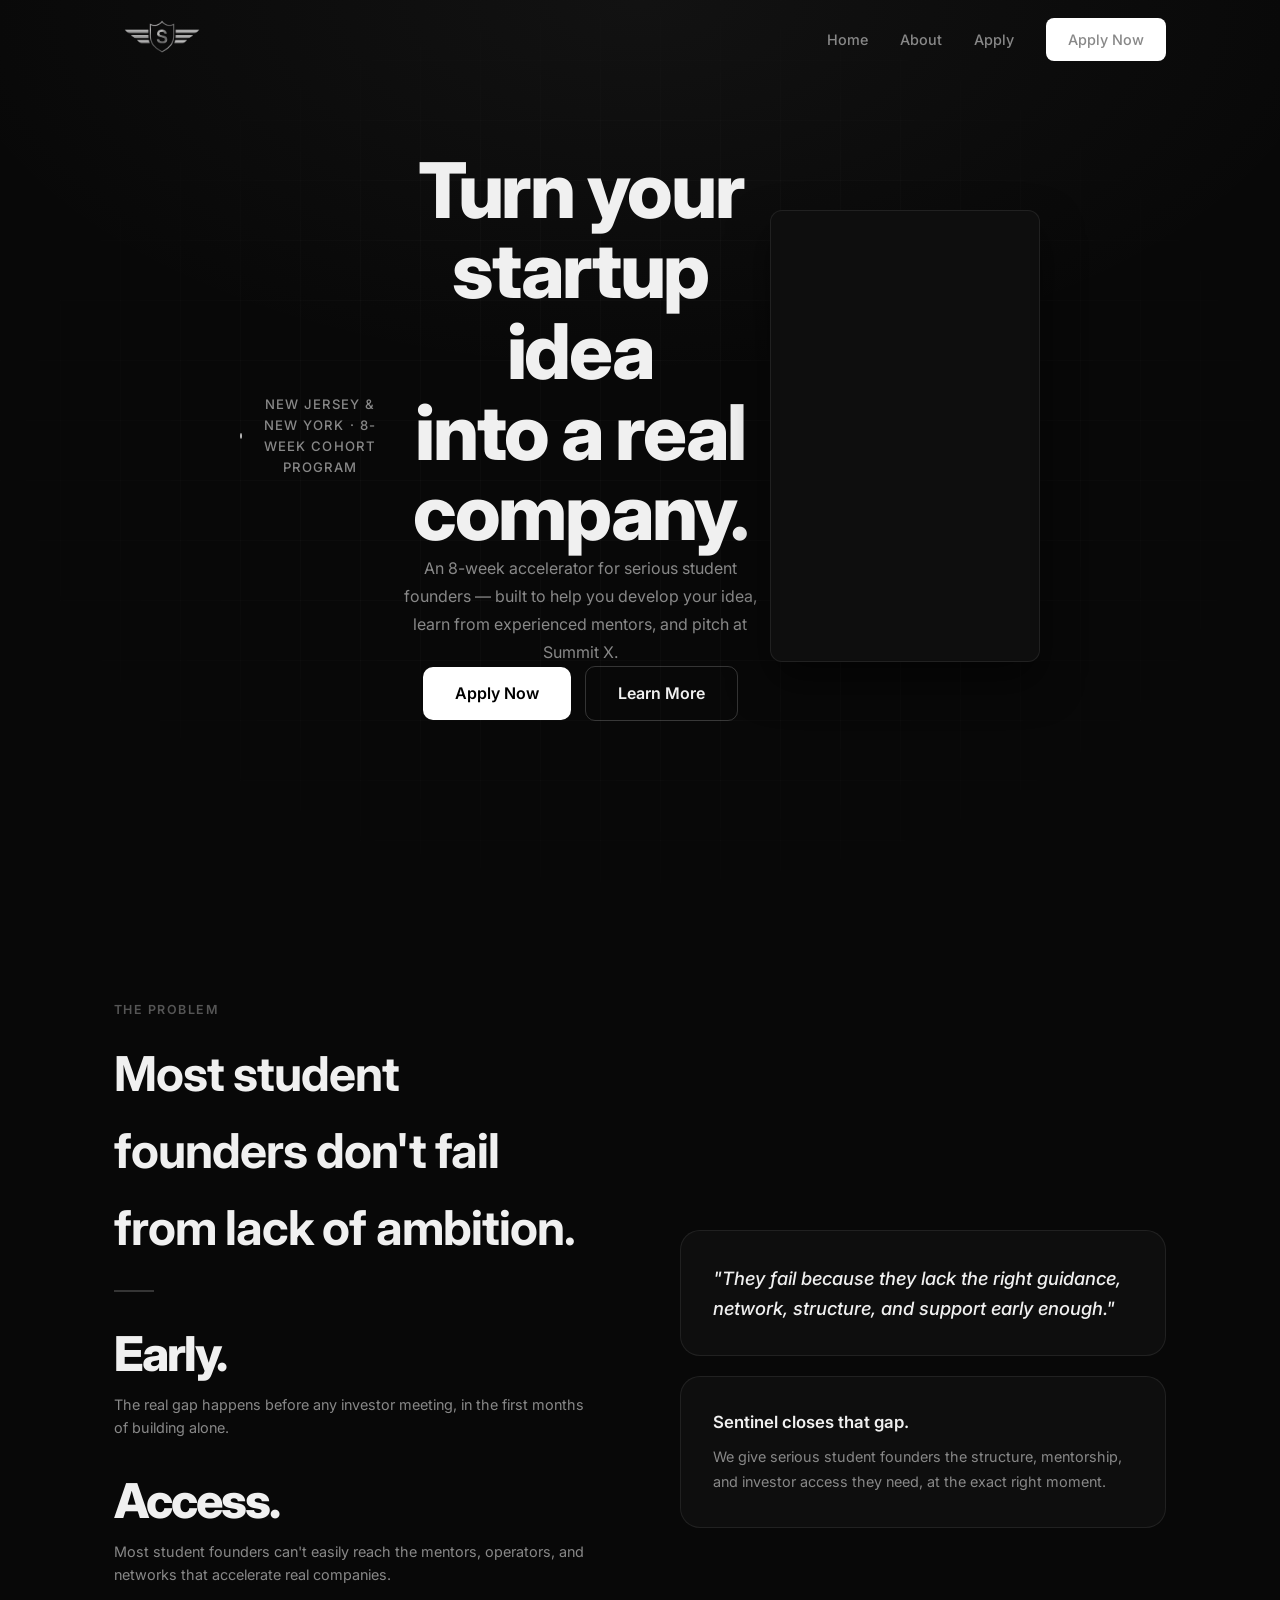
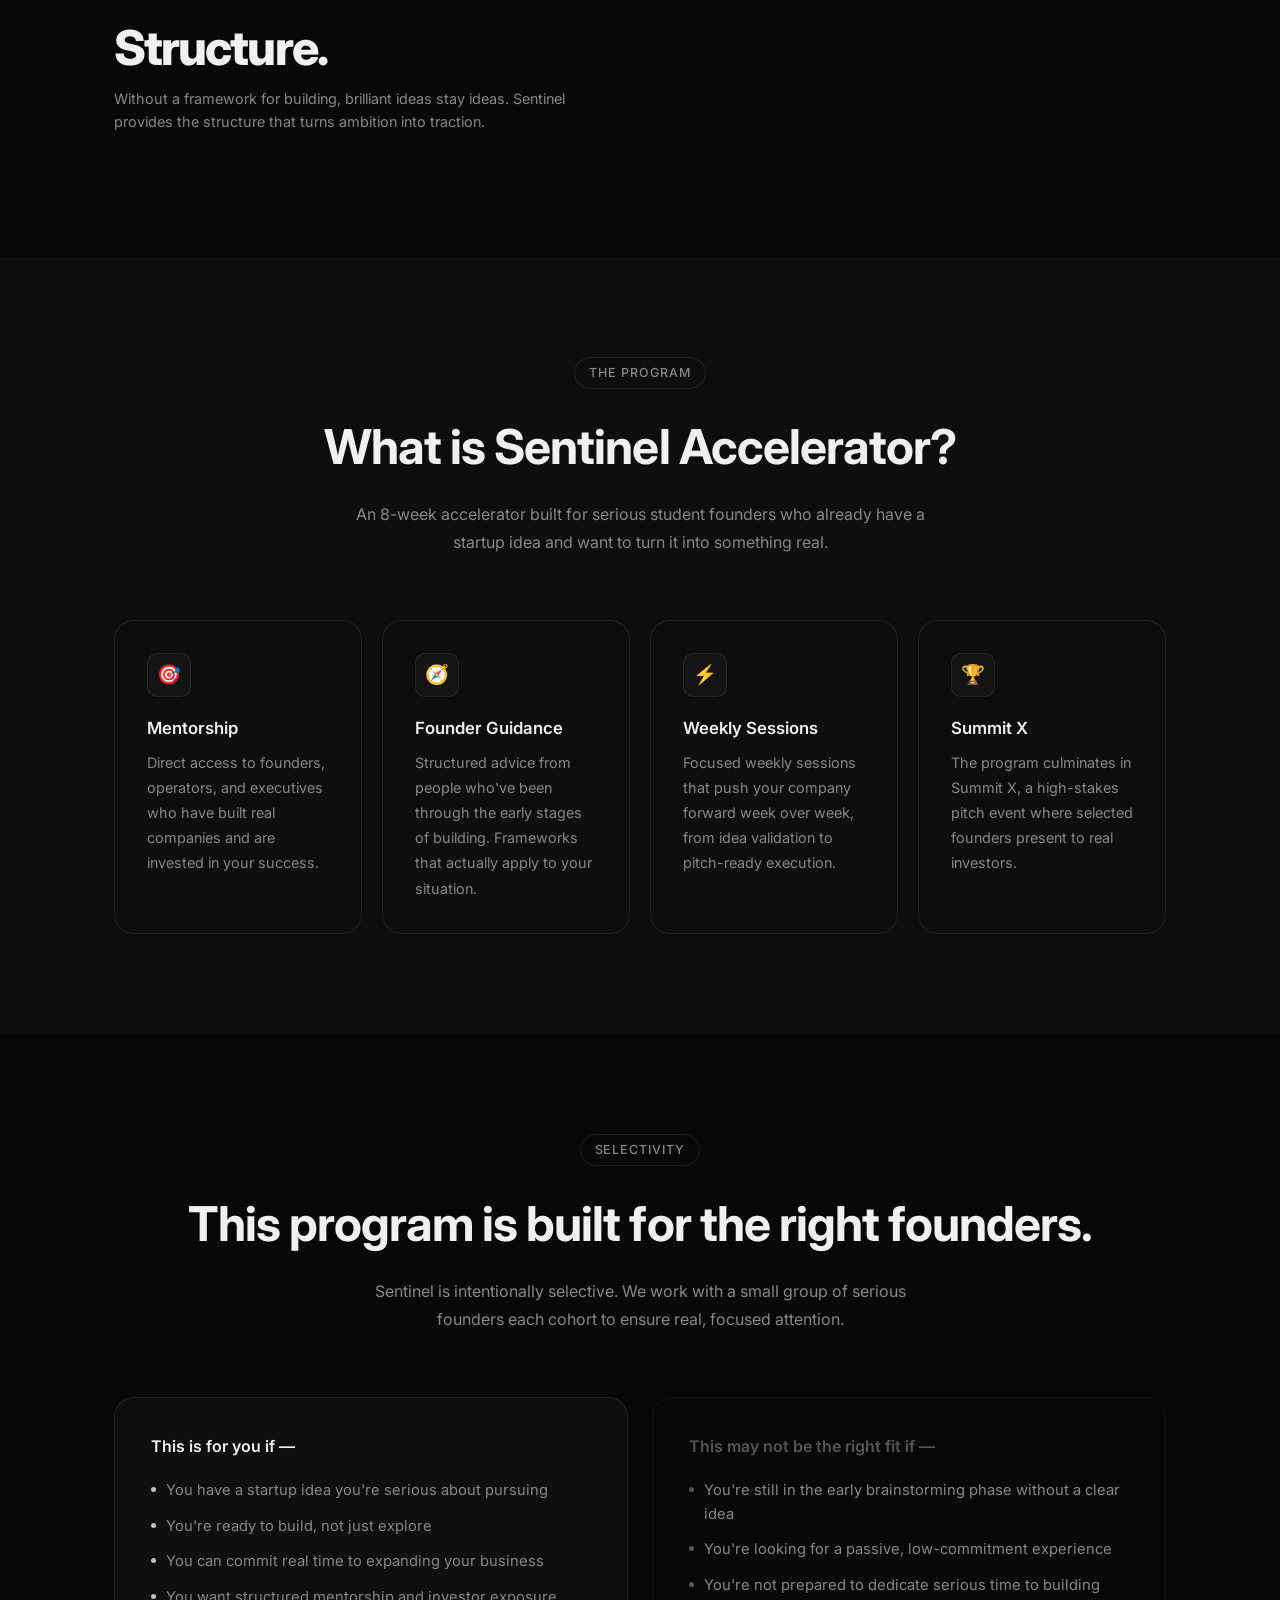
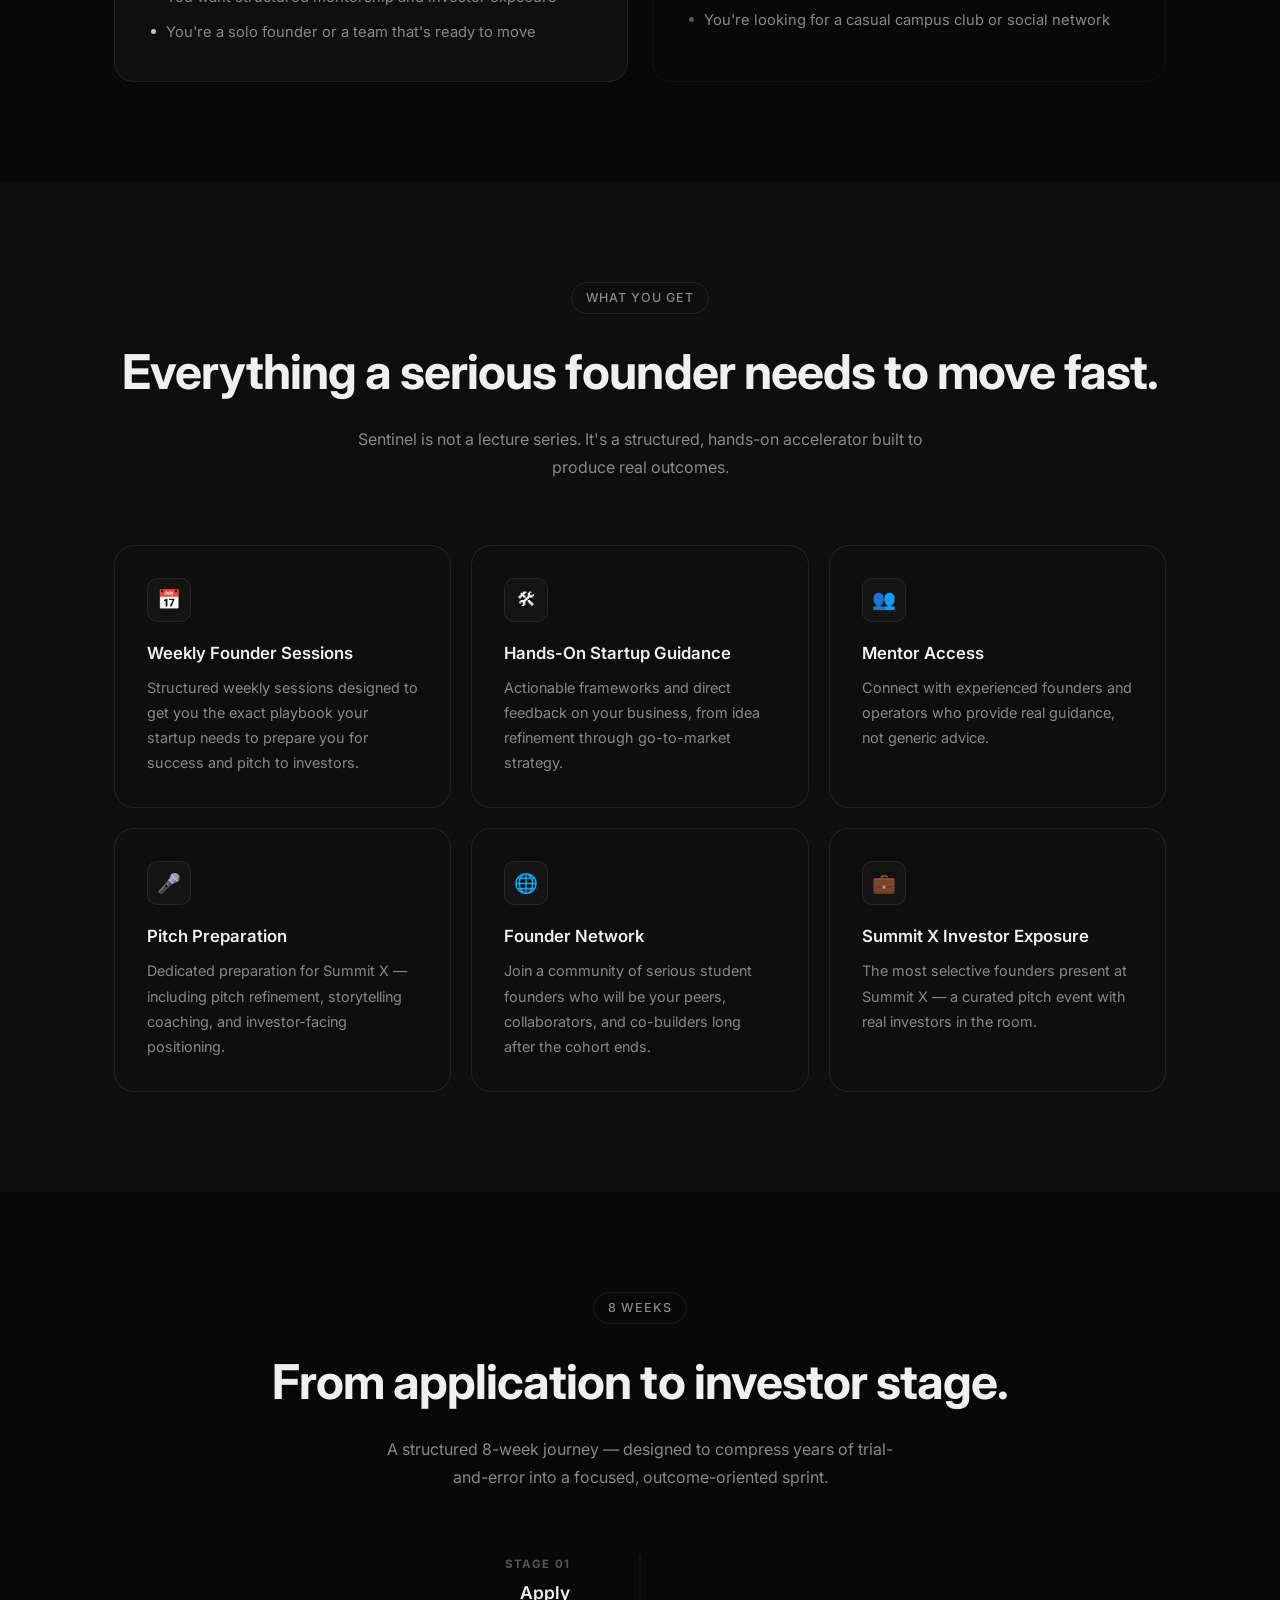
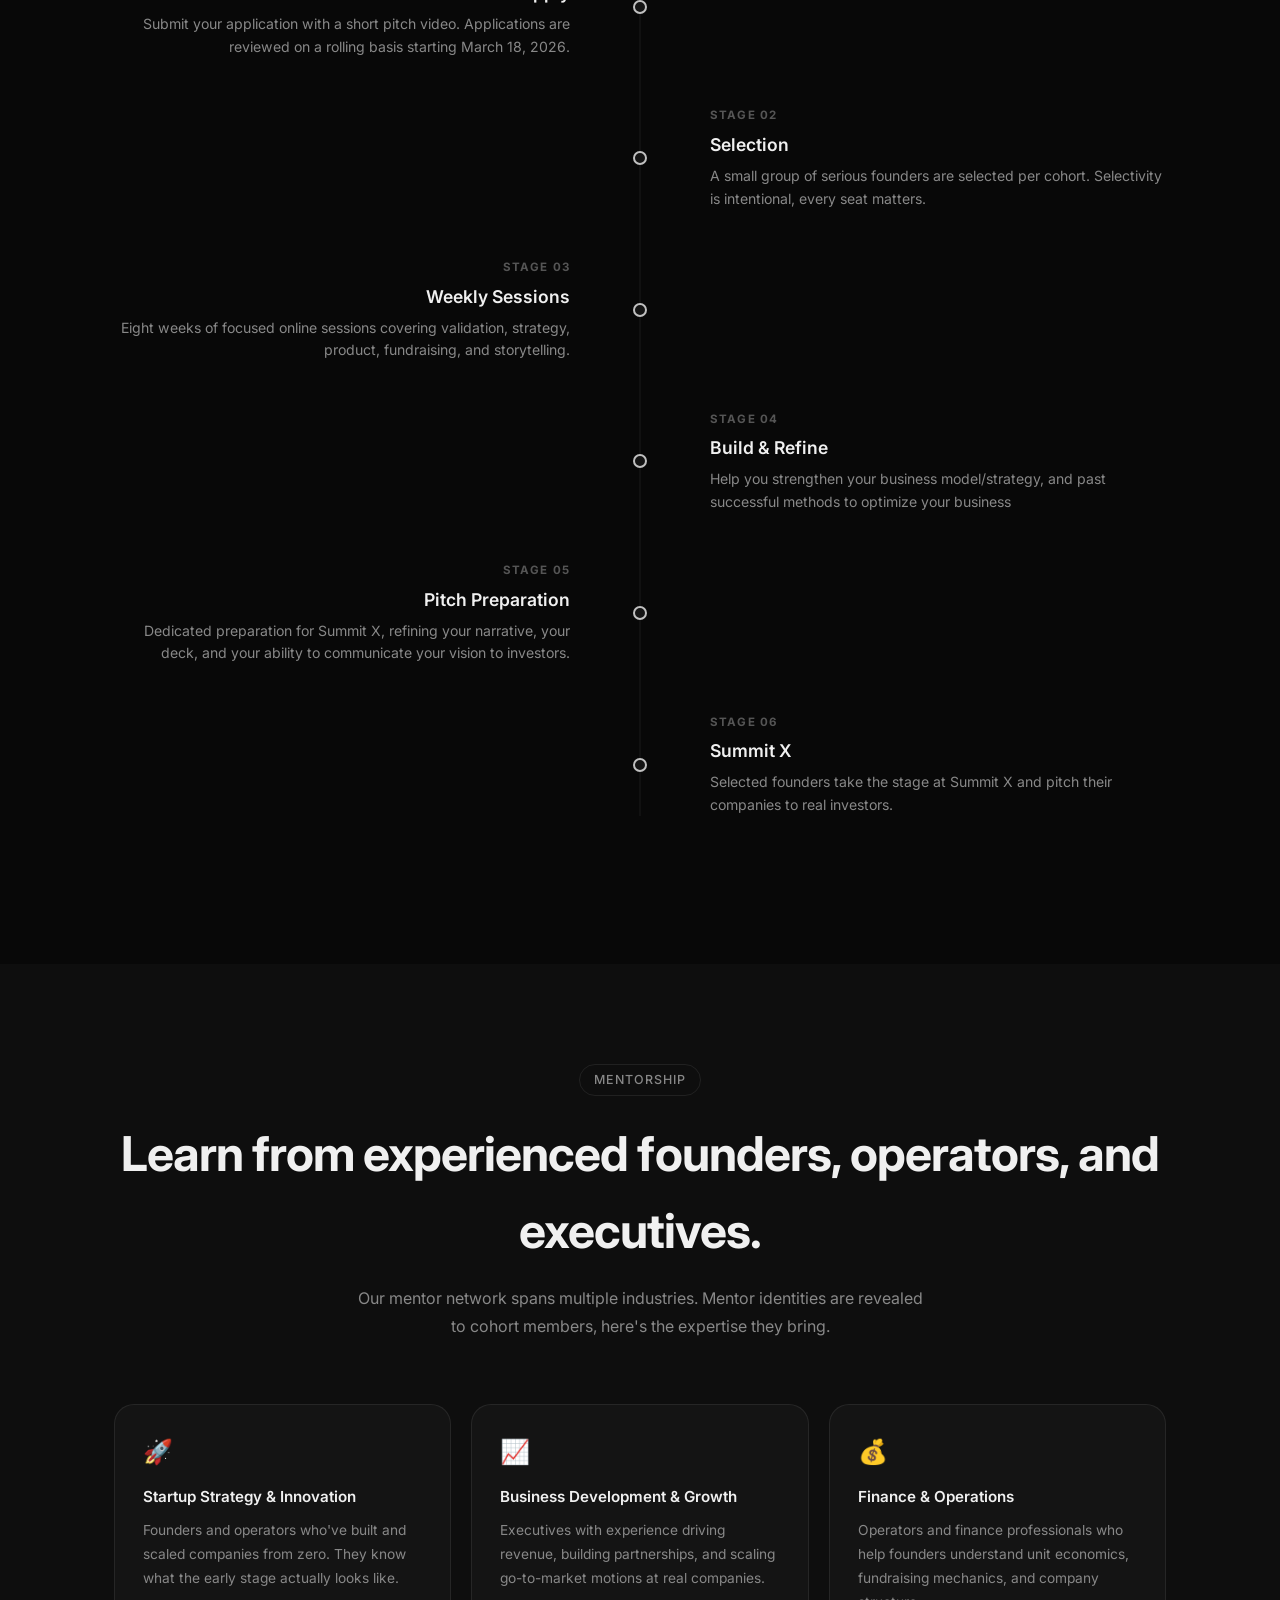
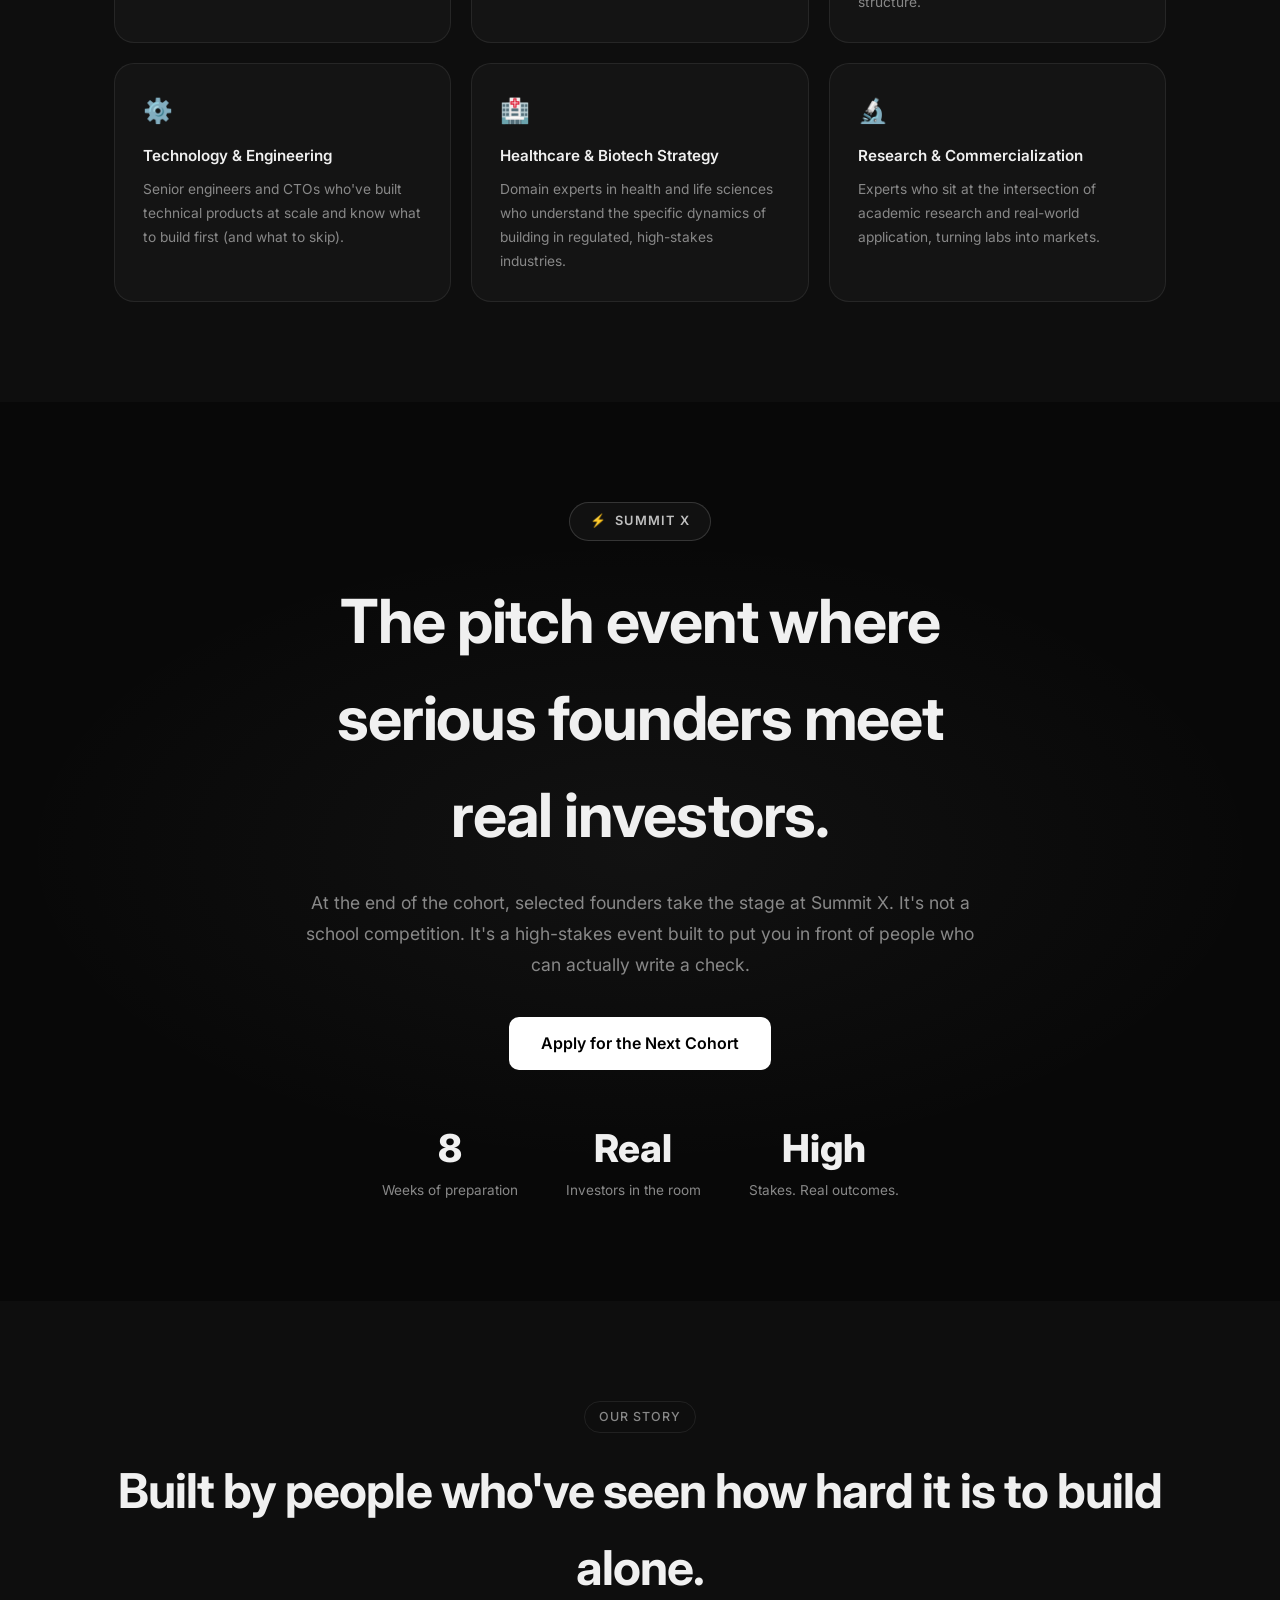
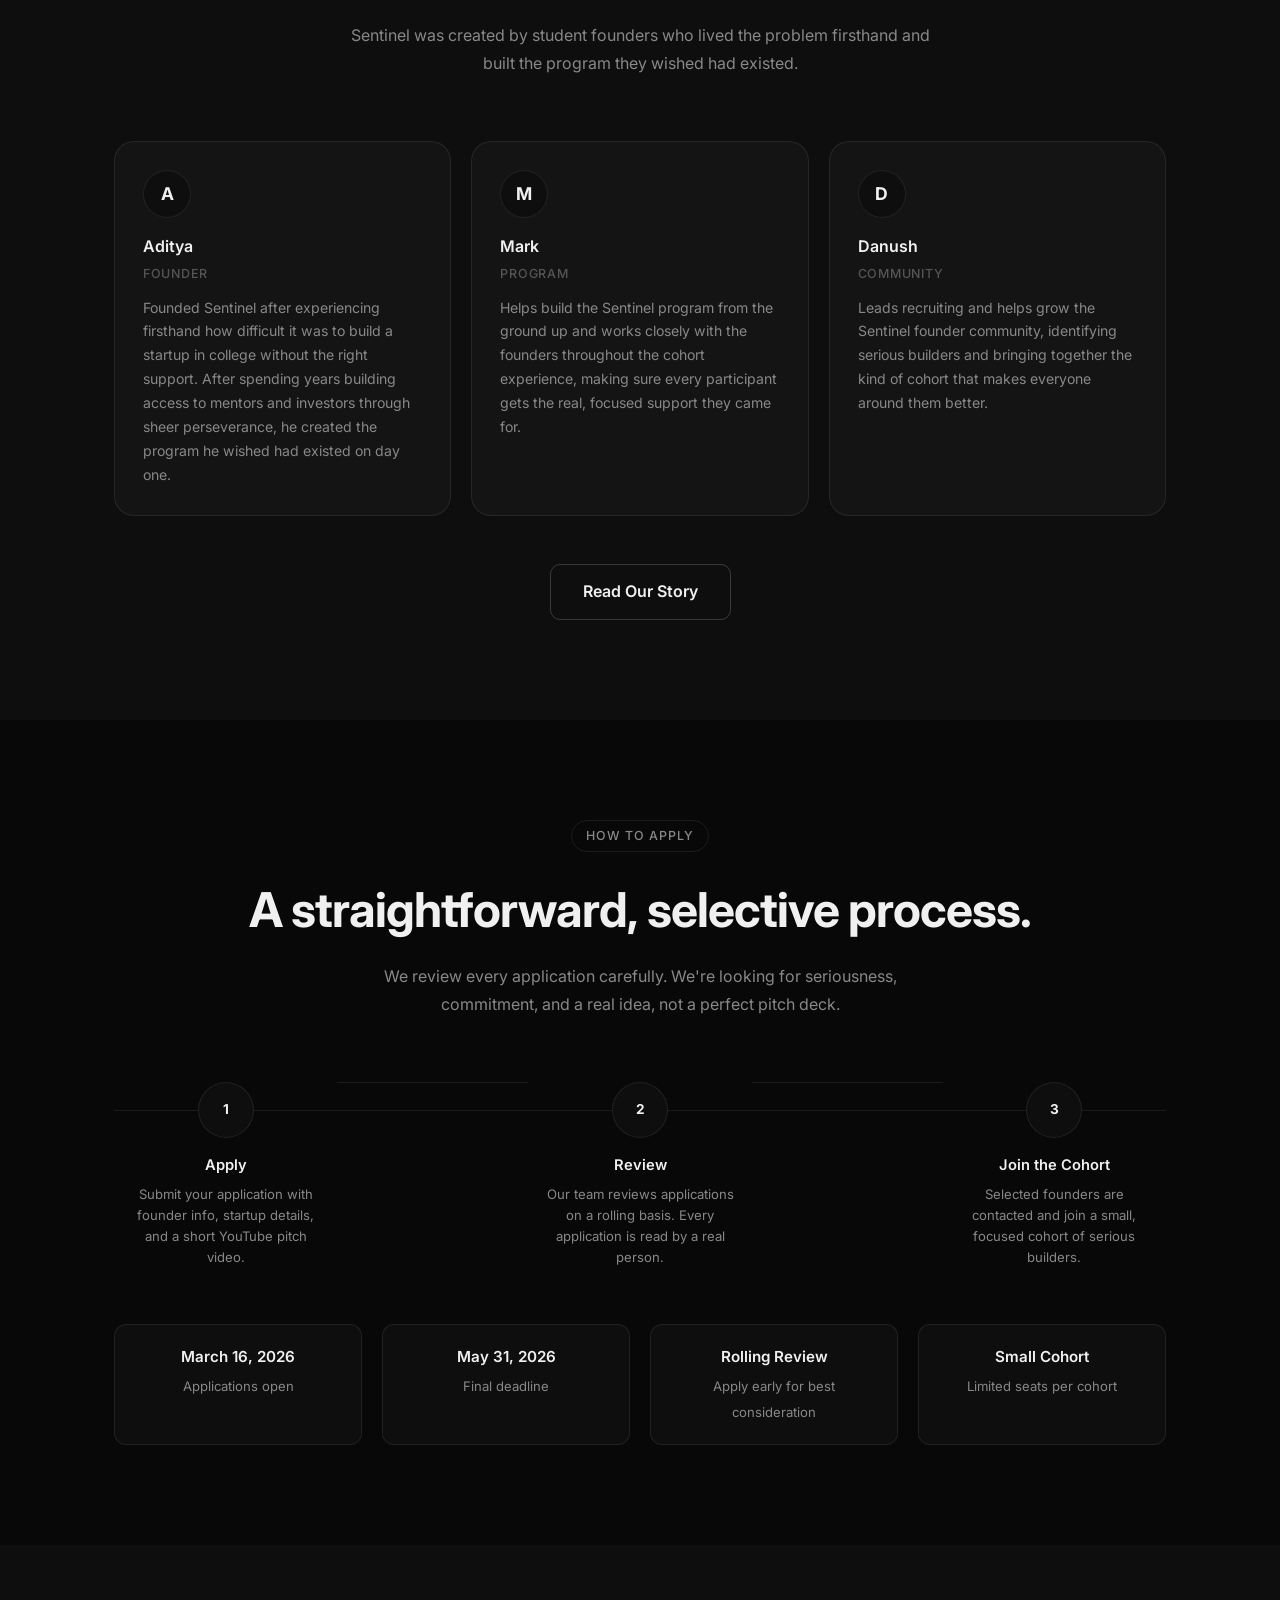
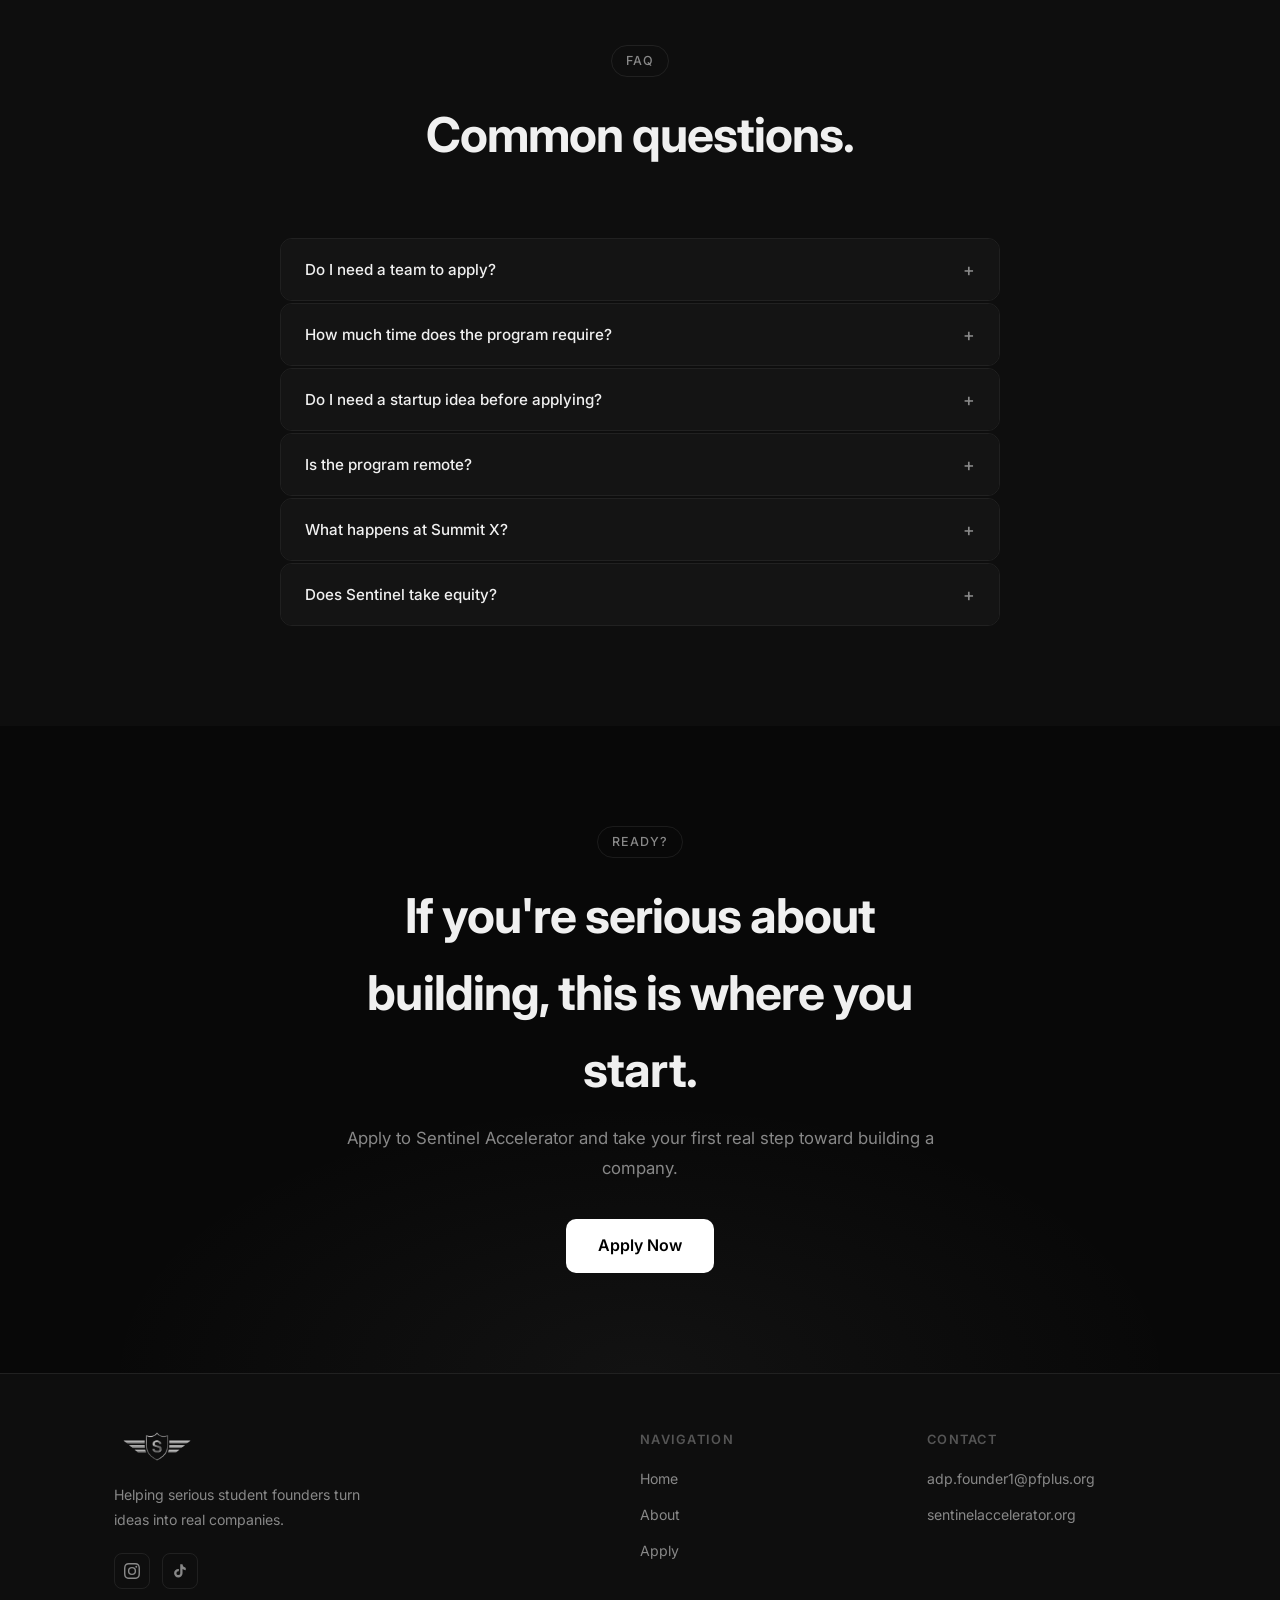
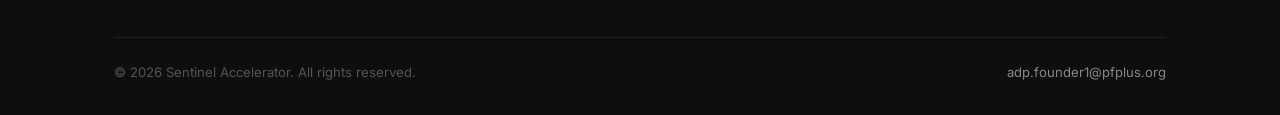
==== index.html @ 1a206626 "3rd attempt to fix the spacing" ====
<!DOCTYPE html>
<html lang="en">

<head>
  <meta charset="UTF-8" />
  <meta name="viewport" content="width=device-width, initial-scale=1.0" />
  <title>Sentinel Accelerator — Turning Student Founders into Real Companies</title>
  <meta name="description"
    content="An 8-week accelerator for serious student founders in New Jersey and New York. Build your startup, get mentorship, and pitch at Summit X." />
  <link rel="stylesheet" href="styles.css" />
  <style>
    /* Hero video placeholder gradient */
    .hero-video-placeholder {
      width: 100%;
      height: 100%;
      background: linear-gradient(135deg, #111 0%, #1a1a1a 50%, #0d0d0d 100%);
      display: flex;
      align-items: center;
      justify-content: center;
    }

    .hero-video-placeholder-text {
      text-align: center;
    }

    .hero-video-placeholder-text span {
      display: block;
      font-size: 0.8rem;
      color: var(--text-dim);
      margin-top: 12px;
      letter-spacing: 0.1em;
      text-transform: uppercase;
    }

    .features-grid {
      display: grid;
      grid-template-columns: repeat(3, 1fr);
      gap: 20px;
    }

    @media (max-width: 768px) {
      .features-grid {
        grid-template-columns: 1fr;
      }

      .process-steps {
        gap: 24px;
      }
    }
  </style>
</head>

<body>

  <!-- NAV -->
  <nav id="navbar">
    <div class="container nav-inner">
      <a href="index.html" class="nav-logo">
        <img src="logo.png" alt="Sentinel Accelerator"
          onerror="this.parentNode.innerHTML='<span style=\'font-weight:800;font-size:1.1rem;letter-spacing:-0.02em\'>SENTINEL</span>'" />
      </a>
      <div class="nav-links" id="nav-links">
        <a href="index.html">Home</a>
        <a href="about.html">About</a>
        <a href="apply.html">Apply</a>
        <a href="apply.html" class="btn btn-primary">Apply Now</a>
      </div>
      <button class="hamburger" id="hamburger" aria-label="Menu">
        <span></span><span></span><span></span>
      </button>
    </div>
  </nav>

  <!-- HERO -->
  <section id="hero">
    <div class="hero-bg"></div>
    <div class="hero-grid"></div>
    <div class="hero-content">
      <div class="hero-eyebrow reveal">
        <div class="hero-dot"></div>
        <span>New Jersey &amp; New York · 8-Week Cohort Program</span>
      <div class="flex flex-col items-center text-center space-y-6">
        <h1 class="reveal reveal-delay-1">
        Turn your startup idea<br />into a real company.
        </h1>
        <p class="reveal reveal-delay-2 max-w-2xl">
          An 8-week accelerator for serious student founders — built to help you develop
          your idea, learn from experienced mentors, and pitch at Summit X.
          </p>
      <div class="hero-btns reveal reveal-delay-3 flex gap-4">
        <a href="apply.html" class="btn btn-primary btn-lg">Apply Now</a>
        <a href="#program" class="btn btn-secondary btn-lg">Learn More</a>
      </div>
      </div>
      <div class="hero-video reveal reveal-delay-4"
        style="position: relative; padding-bottom: 56.25%; height: 0; overflow: hidden; border-radius: 12px; box-shadow: 0 20px 40px rgba(0,0,0,0.5); width: 100%; max-width: 900px; margin: 0 auto;">
        <iframe src="https://www.youtube.com/embed/f5QrVZ1hHr8?rel=0&modestbranding=1" frameborder="0"
          allow="accelerometer; autoplay; clipboard-write; encrypted-media; gyroscope; picture-in-picture"
          allowfullscreen style="position: absolute; top: 0; left: 0; width: 100%; height: 100%;">
        </iframe>
      </div>
    </div>
  </section>

  <!-- PROBLEM -->
  <section id="problem">
    <div class="container">
      <div class="problem-inner">
        <div>
          <div class="section-label reveal">The Problem</div>
          <h2 class="reveal reveal-delay-1">Most student founders don't fail from lack of ambition.</h2>
          <div class="stat-divider reveal reveal-delay-2"></div>
          <div class="problem-stat reveal reveal-delay-2">
            <span class="problem-stat-num">Early.</span>
            <span class="problem-stat-label">The real gap happens before any investor meeting, in the first months of
              building alone.</span>
          </div>
          <div class="problem-stat reveal reveal-delay-3">
            <span class="problem-stat-num">Access.</span>
            <span class="problem-stat-label">Most student founders can't easily reach the mentors, operators, and
              networks that accelerate real companies.</span>
          </div>
          <div class="problem-stat reveal reveal-delay-4">
            <span class="problem-stat-num">Structure.</span>
            <span class="problem-stat-label">Without a framework for building, brilliant ideas stay ideas. Sentinel
              provides the structure that turns ambition into traction.</span>
          </div>
        </div>
        <div class="reveal reveal-delay-2">
          <div class="card" style="margin-bottom: 20px;">
            <p style="font-size: 1.15rem; font-weight: 500; color: var(--text); line-height: 1.65; font-style: italic;">
              "They fail because they lack the right guidance, network, structure, and support early enough."</p>
          </div>
          <div class="card">
            <div class="card-title">Sentinel closes that gap.</div>
            <p class="card-desc">We give serious student founders the structure, mentorship, and investor access they
              need, at the exact right moment.</p>
          </div>
        </div>
      </div>
    </div>
  </section>

  <!-- PROGRAM OVERVIEW -->
  <section id="program">
    <div class="container">
      <div class="section-header">
        <div class="tag reveal">The Program</div>
        <h2 class="reveal reveal-delay-1">What is Sentinel Accelerator?</h2>
        <p class="reveal reveal-delay-2" style="max-width: 600px; margin: 0 auto;">An 8-week accelerator built for
          serious student founders who already have a startup idea and want to turn it into something real.</p>
      </div>
      <div class="grid-4">
        <div class="card reveal reveal-delay-1">
          <div class="card-icon">🎯</div>
          <div class="card-title">Mentorship</div>
          <p class="card-desc">Direct access to founders, operators, and executives who have built real companies and
            are invested in your success.</p>
        </div>
        <div class="card reveal reveal-delay-2">
          <div class="card-icon">🧭</div>
          <div class="card-title">Founder Guidance</div>
          <p class="card-desc">Structured advice from people who've been through the early stages of building.
            Frameworks that actually apply to your situation.</p>
        </div>
        <div class="card reveal reveal-delay-3">
          <div class="card-icon">⚡</div>
          <div class="card-title">Weekly Sessions</div>
          <p class="card-desc">Focused weekly sessions that push your company forward week over week, from idea
            validation to pitch-ready execution.</p>
        </div>
        <div class="card reveal reveal-delay-4">
          <div class="card-icon">🏆</div>
          <div class="card-title">Summit X</div>
          <p class="card-desc">The program culminates in Summit X, a high-stakes pitch event where selected founders
            present to real investors.</p>
        </div>
      </div>
    </div>
  </section>

  <!-- WHO SHOULD APPLY -->
  <section id="who">
    <div class="container">
      <div class="section-header">
        <div class="tag reveal">Selectivity</div>
        <h2 class="reveal reveal-delay-1">This program is built for the right founders.</h2>
        <p class="reveal reveal-delay-2" style="max-width: 560px; margin: 0 auto;">Sentinel is intentionally selective.
          We work with a small group of serious founders each cohort to ensure real, focused attention.</p>
      </div>
      <div class="who-grid">
        <div class="who-card for reveal reveal-delay-1">
          <h3 class="for-label">This is for you if —</h3>
          <ul class="who-list">
            <li>You have a startup idea you're serious about pursuing</li>
            <li>You're ready to build, not just explore</li>
            <li>You can commit real time to expanding your business</li>
            <li>You want structured mentorship and investor exposure</li>
            <li>You're a solo founder or a team that's ready to move</li>
          </ul>
        </div>
        <div class="who-card not reveal reveal-delay-2">
          <h3 class="not-label">This may not be the right fit if —</h3>
          <ul class="who-list">
            <li>You're still in the early brainstorming phase without a clear idea</li>
            <li>You're looking for a passive, low-commitment experience</li>
            <li>You're not prepared to dedicate serious time to building</li>
            <li>You're looking for a casual campus club or social network</li>
          </ul>
        </div>
      </div>
    </div>
  </section>

  <!-- WHAT FOUNDERS GET -->
  <section id="features">
    <div class="container">
      <div class="section-header">
        <div class="tag reveal">What You Get</div>
        <h2 class="reveal reveal-delay-1">Everything a serious founder needs to move fast.</h2>
        <p class="reveal reveal-delay-2" style="max-width: 580px; margin: 0 auto;">Sentinel is not a lecture series.
          It's a structured, hands-on accelerator built to produce real outcomes.</p>
      </div>
      <div class="features-grid">
        <div class="card reveal reveal-delay-1">
          <div class="card-icon">📅</div>
          <div class="card-title">Weekly Founder Sessions</div>
          <p class="card-desc">Structured weekly sessions designed to get you the exact playbook your startup needs to prepare you for success and  
            pitch to investors.</p>
        </div>
        <div class="card reveal reveal-delay-2">
          <div class="card-icon">🛠</div>
          <div class="card-title">Hands-On Startup Guidance</div>
          <p class="card-desc">Actionable frameworks and direct feedback on your business, from idea refinement through
            go-to-market strategy.</p>
        </div>
        <div class="card reveal reveal-delay-3">
          <div class="card-icon">👥</div>
          <div class="card-title">Mentor Access</div>
          <p class="card-desc">Connect with experienced founders and operators who provide real guidance, not generic
            advice.</p>
        </div>
        <div class="card reveal reveal-delay-1">
          <div class="card-icon">🎤</div>
          <div class="card-title">Pitch Preparation</div>
          <p class="card-desc">Dedicated preparation for Summit X — including pitch refinement, storytelling coaching,
            and investor-facing positioning.</p>
        </div>
        <div class="card reveal reveal-delay-2">
          <div class="card-icon">🌐</div>
          <div class="card-title">Founder Network</div>
          <p class="card-desc">Join a community of serious student founders who will be your peers, collaborators, and
            co-builders long after the cohort ends.</p>
        </div>
        <div class="card reveal reveal-delay-3">
          <div class="card-icon">💼</div>
          <div class="card-title">Summit X Investor Exposure</div>
          <p class="card-desc">The most selective founders present at Summit X — a curated pitch event with real
            investors in the room.</p>
        </div>
      </div>
    </div>
  </section>

  <!-- TIMELINE -->
  <section id="timeline">
    <div class="container">
      <div class="section-header">
        <div class="tag reveal">8 Weeks</div>
        <h2 class="reveal reveal-delay-1">From application to investor stage.</h2>
        <p class="reveal reveal-delay-2" style="max-width: 540px; margin: 0 auto;">A structured 8-week journey —
          designed to compress years of trial-and-error into a focused, outcome-oriented sprint.</p>
      </div>
      <div class="timeline">
        <div class="timeline-item">
          <div class="tl-content reveal">
            <div class="tl-num">Stage 01</div>
            <div class="tl-title">Apply</div>
            <div class="tl-desc">Submit your application with a short pitch video. Applications are reviewed on a
              rolling basis starting March 18, 2026.</div>
          </div>
          <div class="tl-dot"></div>
          <div class="tl-empty"></div>
        </div>
        <div class="timeline-item">
          <div class="tl-empty"></div>
          <div class="tl-dot"></div>
          <div class="tl-content reveal">
            <div class="tl-num">Stage 02</div>
            <div class="tl-title">Selection</div>
            <div class="tl-desc">A small group of serious founders are selected per cohort. Selectivity is intentional,
              every seat matters.</div>
          </div>
        </div>
        <div class="timeline-item">
          <div class="tl-content reveal">
            <div class="tl-num">Stage 03</div>
            <div class="tl-title">Weekly Sessions</div>
            <div class="tl-desc">Eight weeks of focused online sessions covering validation, strategy, product,
              fundraising, and storytelling.</div>
          </div>
          <div class="tl-dot"></div>
          <div class="tl-empty"></div>
        </div>
        <div class="timeline-item">
          <div class="tl-empty"></div>
          <div class="tl-dot"></div>
          <div class="tl-content reveal">
            <div class="tl-num">Stage 04</div>
            <div class="tl-title">Build &amp; Refine</div>
            <div class="tl-desc">Help you strengthen your business model/strategy, and past successful methods to optimize your business
              </div>
          </div>
        </div>
        <div class="timeline-item">
          <div class="tl-content reveal">
            <div class="tl-num">Stage 05</div>
            <div class="tl-title">Pitch Preparation</div>
            <div class="tl-desc">Dedicated preparation for Summit X, refining your narrative, your deck, and your
              ability to communicate your vision to investors.</div>
          </div>
          <div class="tl-dot"></div>
          <div class="tl-empty"></div>
        </div>
        <div class="timeline-item">
          <div class="tl-empty"></div>
          <div class="tl-dot"></div>
          <div class="tl-content reveal">
            <div class="tl-num">Stage 06</div>
            <div class="tl-title">Summit X</div>
            <div class="tl-desc">Selected founders take the stage at Summit X and pitch their companies to real
              investors.</div>
          </div>
        </div>
      </div>
    </div>
  </section>

  <!-- MENTORS -->
  <section id="mentors">
    <div class="container">
      <div class="section-header">
        <div class="tag reveal">Mentorship</div>
        <h2 class="reveal reveal-delay-1">Learn from experienced founders, operators, and executives.</h2>
        <p class="reveal reveal-delay-2" style="max-width: 580px; margin: 0 auto;">Our mentor network spans multiple
          industries. Mentor identities are revealed to cohort members, here's the expertise they bring.</p>
      </div>
      <div class="mentor-grid">
        <div class="mentor-card reveal reveal-delay-1">
          <div class="mentor-icon">🚀</div>
          <div class="mentor-area">Startup Strategy &amp; Innovation</div>
          <p class="mentor-desc">Founders and operators who've built and scaled companies from zero. They know what the
            early stage actually looks like.</p>
        </div>
        <div class="mentor-card reveal reveal-delay-2">
          <div class="mentor-icon">📈</div>
          <div class="mentor-area">Business Development &amp; Growth</div>
          <p class="mentor-desc">Executives with experience driving revenue, building partnerships, and scaling
            go-to-market motions at real companies.</p>
        </div>
        <div class="mentor-card reveal reveal-delay-3">
          <div class="mentor-icon">💰</div>
          <div class="mentor-area">Finance &amp; Operations</div>
          <p class="mentor-desc">Operators and finance professionals who help founders understand unit economics,
            fundraising mechanics, and company structure.</p>
        </div>
        <div class="mentor-card reveal reveal-delay-1">
          <div class="mentor-icon">⚙️</div>
          <div class="mentor-area">Technology &amp; Engineering</div>
          <p class="mentor-desc">Senior engineers and CTOs who've built technical products at scale and know what to
            build first (and what to skip).</p>
        </div>
        <div class="mentor-card reveal reveal-delay-2">
          <div class="mentor-icon">🏥</div>
          <div class="mentor-area">Healthcare &amp; Biotech Strategy</div>
          <p class="mentor-desc">Domain experts in health and life sciences who understand the specific dynamics of
            building in regulated, high-stakes industries.</p>
        </div>
        <div class="mentor-card reveal reveal-delay-3">
          <div class="mentor-icon">🔬</div>
          <div class="mentor-area">Research &amp; Commercialization</div>
          <p class="mentor-desc">Experts who sit at the intersection of academic research and real-world application,
            turning labs into markets.</p>
        </div>
      </div>
    </div>
  </section>

  <!-- SUMMIT X -->
  <section id="summit">
    <div class="summit-bg"></div>
    <div class="container">
      <div class="summit-inner">
        <div class="summit-badge reveal">
          <span>⚡</span> Summit X
        </div>
        <h2 class="reveal reveal-delay-1">The pitch event where serious founders meet real investors.</h2>
        <p class="reveal reveal-delay-2" style="font-size: 1.1rem;">At the end of the cohort, selected founders take the
          stage at Summit X. It's not a school competition. It's a high-stakes event built to put you in front of people
          who can actually write a check.</p>
        <div class="hero-btns reveal reveal-delay-3" style="margin-top: 36px;">
          <a href="apply.html" class="btn btn-primary btn-lg">Apply for the Next Cohort</a>
        </div>
        <div class="summit-stats reveal reveal-delay-4">
          <div class="summit-stat">
            <div class="summit-stat-num">8</div>
            <div class="summit-stat-label">Weeks of preparation</div>
          </div>
          <div class="summit-stat">
            <div class="summit-stat-num">Real</div>
            <div class="summit-stat-label">Investors in the room</div>
          </div>
          <div class="summit-stat">
            <div class="summit-stat-num">High</div>
            <div class="summit-stat-label">Stakes. Real outcomes.</div>
          </div>
        </div>
      </div>
    </div>
  </section>

  <!-- FOUNDER STORY PREVIEW -->
  <section id="story">
    <div class="container">
      <div class="section-header">
        <div class="tag reveal">Our Story</div>
        <h2 class="reveal reveal-delay-1">Built by people who've seen how hard it is to build alone.</h2>
        <p class="reveal reveal-delay-2" style="max-width: 580px; margin: 0 auto;">Sentinel was created by student
          founders who lived the problem firsthand and built the program they wished had existed.</p>
      </div>
      <div class="story-cards">
        <div class="story-card reveal reveal-delay-1">
          <div class="story-initial">A</div>
          <div class="story-name">Aditya</div>
          <div class="story-role">Founder</div>
          <p class="story-text">Founded Sentinel after experiencing firsthand how difficult it was to build a startup in
            college without the right support. After spending years building access to mentors and investors through
            sheer perseverance, he created the program he wished had existed on day one.</p>
        </div>
        <div class="story-card reveal reveal-delay-2">
          <div class="story-initial">M</div>
          <div class="story-name">Mark</div>
          <div class="story-role">Program</div>
          <p class="story-text">Helps build the Sentinel program from the ground up and works closely with the founders
            throughout the cohort experience, making sure every participant gets the real, focused support they came
            for.</p>
        </div>
        <div class="story-card reveal reveal-delay-3">
          <div class="story-initial">D</div>
          <div class="story-name">Danush</div>
          <div class="story-role">Community</div>
          <p class="story-text">Leads recruiting and helps grow the Sentinel founder community, identifying serious
            builders and bringing together the kind of cohort that makes everyone around them better.</p>
        </div>
      </div>
      <div class="story-cta reveal reveal-delay-4">
        <a href="about.html" class="btn btn-secondary btn-lg">Read Our Story</a>
      </div>
    </div>
  </section>

  <!-- APPLICATION PROCESS -->
  <section id="process">
    <div class="container">
      <div class="section-header">
        <div class="tag reveal">How to Apply</div>
        <h2 class="reveal reveal-delay-1">A straightforward, selective process.</h2>
        <p class="reveal reveal-delay-2" style="max-width: 540px; margin: 0 auto;">We review every application
          carefully. We're looking for seriousness, commitment, and a real idea, not a perfect pitch deck.</p>
      </div>
      <div class="process-steps reveal reveal-delay-2">
        <div class="process-step">
          <div class="process-num">1</div>
          <div class="process-step-title">Apply</div>
          <div class="process-step-desc">Submit your application with founder info, startup details, and a short YouTube
            pitch video.</div>
        </div>
        <div class="progress-line"></div>
        <div class="process-step">
          <div class="process-num">2</div>
          <div class="process-step-title">Review</div>
          <div class="process-step-desc">Our team reviews applications on a rolling basis. Every application is read by
            a real person.</div>
        </div>
        <div class="progress-line"></div>
        <div class="process-step">
          <div class="process-num">3</div>
          <div class="process-step-title">Join the Cohort</div>
          <div class="process-step-desc">Selected founders are contacted and join a small, focused cohort of serious
            builders.</div>
        </div>
      </div>
      <div class="process-meta">
        <div class="process-meta-item reveal reveal-delay-1">
          <strong>March 16, 2026</strong>
          <span>Applications open</span>
        </div>
        <div class="process-meta-item reveal reveal-delay-2">
          <strong>May 31, 2026</strong>
          <span>Final deadline</span>
        </div>
        <div class="process-meta-item reveal reveal-delay-3">
          <strong>Rolling Review</strong>
          <span>Apply early for best consideration</span>
        </div>
        <div class="process-meta-item reveal reveal-delay-4">
          <strong>Small Cohort</strong>
          <span>Limited seats per cohort</span>
        </div>
      </div>
    </div>
  </section>

  <!-- FAQ -->
  <section id="faq">
    <div class="container">
      <div class="section-header">
        <div class="tag reveal">FAQ</div>
        <h2 class="reveal reveal-delay-1">Common questions.</h2>
      </div>
      <div class="faq-list">
        <div class="faq-item reveal">
          <button class="faq-q">Do I need a team to apply?<span class="faq-icon">+</span></button>
          <div class="faq-a">
            <p>No. Solo founders are welcome, though teams are encouraged. What matters most is your seriousness and
              commitment to your idea.</p>
          </div>
        </div>
        <div class="faq-item reveal reveal-delay-1">
          <button class="faq-q">How much time does the program require?<span class="faq-icon">+</span></button>
          <div class="faq-a">
            <p>Commit to expanding your business, including weekly sessions and dedicated founder work time. This is a
              meaningful commitment, and that's intentional.</p>
          </div>
        </div>
        <div class="faq-item reveal reveal-delay-2">
          <button class="faq-q">Do I need a startup idea before applying?<span class="faq-icon">+</span></button>
          <div class="faq-a">
            <p>Yes. Applicants must already have a startup idea and submit a short pitch video (under 3 minutes) as part
              of the application. We're not an ideation program, we help you build.</p>
          </div>
        </div>
        <div class="faq-item reveal reveal-delay-3">
          <button class="faq-q">Is the program remote?<span class="faq-icon">+</span></button>
          <div class="faq-a">
            <p>Yes. Weekly sessions are held online, making the program accessible to student founders across New
              Jersey, New York, and beyond.</p>
          </div>
        </div>
        <div class="faq-item reveal reveal-delay-4">
          <button class="faq-q">What happens at Summit X?<span class="faq-icon">+</span></button>
          <div class="faq-a">
            <p>At the end of the cohort, selected founders pitch their startups to real investors at Summit X, a
              curated, high-stakes pitch event designed to create real investor connections for serious founders.</p>
          </div>
        </div>
        <div class="faq-item reveal reveal-delay-5">
          <button class="faq-q">Does Sentinel take equity?<span class="faq-icon">+</span></button>
          <div class="faq-a">
            <p>Yes. Sentinel takes a small equity stake in companies that complete the program. This aligns our
              incentives with your success, we're invested in you building something real, not just graduating from a
              program.</p>
          </div>
        </div>
      </div>
    </div>
  </section>

  <!-- FINAL CTA -->
  <section id="final-cta">
    <div class="final-cta-bg"></div>
    <div class="container">
      <div class="final-cta-inner">
        <div class="tag reveal">Ready?</div>
        <h2 class="reveal reveal-delay-1">If you're serious about building, this is where you start.</h2>
        <p class="reveal reveal-delay-2">Apply to Sentinel Accelerator and take your first real step toward building a
          company.</p>
        <div class="reveal reveal-delay-3">
          <a href="apply.html" class="btn btn-primary btn-lg">Apply Now</a>
        </div>
      </div>
    </div>
  </section>

  <!-- FOOTER -->
  <footer>
    <div class="container">
      <div class="footer-top">
        <div class="footer-brand">
          <img src="logo.png" alt="Sentinel Accelerator"
            onerror="this.parentNode.innerHTML='<span style=\'font-weight:800;font-size:1.05rem;letter-spacing:-0.02em;display:block;margin-bottom:12px\'>SENTINEL</span>'" />
          <p class="footer-mission">Helping serious student founders turn ideas into real companies.</p>
          <div class="footer-social">
            <a href="https://instagram.com" target="_blank" class="social-link" aria-label="Instagram">
              <svg width="16" height="16" viewBox="0 0 24 24" fill="currentColor">
                <path
                  d="M12 2.163c3.204 0 3.584.012 4.85.07 3.252.148 4.771 1.691 4.919 4.919.058 1.265.069 1.645.069 4.849 0 3.205-.012 3.584-.069 4.849-.149 3.225-1.664 4.771-4.919 4.919-1.266.058-1.644.07-4.85.07-3.204 0-3.584-.012-4.849-.07-3.26-.149-4.771-1.699-4.919-4.92-.058-1.265-.07-1.644-.07-4.849 0-3.204.013-3.583.07-4.849.149-3.227 1.664-4.771 4.919-4.919 1.266-.057 1.645-.069 4.849-.069zM12 0C8.741 0 8.333.014 7.053.072 2.695.272.273 2.69.073 7.052.014 8.333 0 8.741 0 12c0 3.259.014 3.668.072 4.948.2 4.358 2.618 6.78 6.98 6.98C8.333 23.986 8.741 24 12 24c3.259 0 3.668-.014 4.948-.072 4.354-.2 6.782-2.618 6.979-6.98.059-1.28.073-1.689.073-4.948 0-3.259-.014-3.667-.072-4.947-.196-4.354-2.617-6.78-6.979-6.98C15.668.014 15.259 0 12 0zm0 5.838a6.162 6.162 0 100 12.324 6.162 6.162 0 000-12.324zM12 16a4 4 0 110-8 4 4 0 010 8zm6.406-11.845a1.44 1.44 0 100 2.881 1.44 1.44 0 000-2.881z" />
              </svg>
            </a>
            <a href="https://tiktok.com" target="_blank" class="social-link" aria-label="TikTok">
              <svg width="16" height="16" viewBox="0 0 24 24" fill="currentColor">
                <path
                  d="M19.59 6.69a4.83 4.83 0 01-3.77-4.25V2h-3.45v13.67a2.89 2.89 0 01-2.88 2.5 2.89 2.89 0 01-2.89-2.89 2.89 2.89 0 012.89-2.89c.28 0 .54.04.79.1V9.01a6.33 6.33 0 00-.79-.05 6.34 6.34 0 00-6.34 6.34 6.34 6.34 0 006.34 6.34 6.34 6.34 0 006.33-6.34V9.17a8.18 8.18 0 004.79 1.53V7.26a4.85 4.85 0 01-1.02-.57z" />
              </svg>
            </a>
          </div>
        </div>
        <div class="footer-col">
          <h4>Navigation</h4>
          <ul>
            <li><a href="index.html">Home</a></li>
            <li><a href="about.html">About</a></li>
            <li><a href="apply.html">Apply</a></li>
          </ul>
        </div>
        <div class="footer-col">
          <h4>Contact</h4>
          <ul>
            <li><a href="mailto:adp.founder1@pfplus.org">adp.founder1@pfplus.org</a></li>
            <li><a href="https://sentinelaccelerator.org" target="_blank">sentinelaccelerator.org</a></li>
          </ul>
        </div>
      </div>
      <div class="footer-bottom">
        <span>© 2026 Sentinel Accelerator. All rights reserved.</span>
        <a href="mailto:adp.founder1@pfplus.org">adp.founder1@pfplus.org</a>
      </div>
    </div>
  </footer>

  <script>
    // Navbar scroll effect
    const navbar = document.getElementById('navbar');
    window.addEventListener('scroll', () => {
      navbar.classList.toggle('scrolled', window.scrollY > 20);
    });

    // Hamburger menu
    const hamburger = document.getElementById('hamburger');
    const navLinks = document.getElementById('nav-links');
    hamburger.addEventListener('click', () => {
      navLinks.classList.toggle('open');
    });
    navLinks.querySelectorAll('a').forEach(link => {
      link.addEventListener('click', () => navLinks.classList.remove('open'));
    });

    // Scroll reveal
    const reveals = document.querySelectorAll('.reveal');
    const observer = new IntersectionObserver((entries) => {
      entries.forEach(entry => {
        if (entry.isIntersecting) {
          entry.target.classList.add('visible');
        }
      });
    }, { threshold: 0.12, rootMargin: '0px 0px -40px 0px' });
    reveals.forEach(el => observer.observe(el));

    // Hero section - immediately visible
    document.querySelectorAll('#hero .reveal').forEach(el => {
      setTimeout(() => el.classList.add('visible'), 100);
    });

    // FAQ accordion
    document.querySelectorAll('.faq-q').forEach(btn => {
      btn.addEventListener('click', () => {
        const item = btn.closest('.faq-item');
        const isOpen = item.classList.contains('open');
        document.querySelectorAll('.faq-item').forEach(i => i.classList.remove('open'));
        if (!isOpen) item.classList.add('open');
      });
    });
  </script>
</body>

</html>
---- styles.css ----
@import url('https://fonts.googleapis.com/css2?family=Inter:wght@300;400;500;600;700;800;900&display=swap');

*,
*::before,
*::after {
  box-sizing: border-box;
  margin: 0;
  padding: 0;
}

:root {
  --bg: #080808;
  --bg2: #0e0e0e;
  --bg3: #141414;
  --border: rgba(255, 255, 255, 0.08);
  --border-hover: rgba(255, 255, 255, 0.18);
  --text: #f0f0f0;
  --text-muted: #888;
  --text-dim: #555;
  --accent: #c0c0c0;
  --accent2: #e8e8e8;
  --silver: rgba(192, 192, 192, 0.15);
  --glow: rgba(200, 200, 200, 0.06);
  --radius: 12px;
  --radius-lg: 20px;
}

html {
  scroll-behavior: smooth;
}

body {
  font-family: 'Inter', sans-serif;
  background: var(--bg);
  color: var(--text);
  line-height: 1.6;
  overflow-x: hidden;
}

h1 {
  font-size: clamp(2.4rem, 6vw, 5rem);
  font-weight: 800;
  line-height: 1.05;
  letter-spacing: -0.03em;
}

h2 {
  font-size: clamp(1.8rem, 4vw, 3rem);
  font-weight: 700;
  letter-spacing: -0.02em;
}

h3 {
  font-size: clamp(1.1rem, 2.5vw, 1.5rem);
  font-weight: 600;
}

p {
  color: var(--text-muted);
  font-size: 1rem;
  line-height: 1.75;
}

a {
  text-decoration: none;
  color: inherit;
}

.container {
  max-width: 1100px;
  margin: 0 auto;
  padding: 0 24px;
}

section {
  padding: 100px 0;
}

/* NAV */
nav {
  position: fixed;
  top: 0;
  left: 0;
  right: 0;
  z-index: 1000;
  padding: 18px 0;
  transition: all 0.3s ease;
}

nav.scrolled {
  background: rgba(8, 8, 8, 0.85);
  backdrop-filter: blur(20px);
  -webkit-backdrop-filter: blur(20px);
  border-bottom: 1px solid var(--border);
}

.nav-inner {
  display: flex;
  align-items: center;
  justify-content: space-between;
}

.nav-logo img {
  height: 36px;
}

.nav-links {
  display: flex;
  align-items: center;
  gap: 32px;
}

.nav-links a {
  color: var(--text-muted);
  font-size: 0.9rem;
  font-weight: 500;
  transition: color 0.2s;
}

.nav-links a:hover {
  color: var(--text);
}

.btn {
  display: inline-flex;
  align-items: center;
  gap: 8px;
  padding: 10px 22px;
  border-radius: 8px;
  font-size: 0.9rem;
  font-weight: 600;
  cursor: pointer;
  transition: all 0.25s ease;
  border: none;
  font-family: inherit;
}

.btn-primary {
  background: #fff;
  color: #000;
}

.btn-primary:hover {
  background: var(--accent2);
  box-shadow: 0 0 24px rgba(255, 255, 255, 0.2);
  transform: translateY(-1px);
}

.btn-secondary {
  background: transparent;
  color: var(--text);
  border: 1px solid var(--border-hover);
}

.btn-secondary:hover {
  border-color: rgba(255, 255, 255, 0.4);
  box-shadow: 0 0 16px var(--glow);
  transform: translateY(-1px);
}

.btn-lg {
  padding: 14px 32px;
  font-size: 1rem;
  border-radius: 10px;
}

.hamburger {
  display: none;
  flex-direction: column;
  gap: 5px;
  cursor: pointer;
  background: none;
  border: none;
  padding: 4px;
}

.hamburger span {
  display: block;
  width: 22px;
  height: 2px;
  background: var(--text);
  border-radius: 2px;
  transition: all 0.3s;
}

.tag {
  display: inline-block;
  padding: 5px 14px;
  border-radius: 100px;
  border: 1px solid var(--border);
  color: var(--text-muted);
  font-size: 0.78rem;
  font-weight: 500;
  letter-spacing: 0.08em;
  text-transform: uppercase;
  margin-bottom: 20px;
}

.section-label {
  color: var(--text-dim);
  font-size: 0.78rem;
  font-weight: 600;
  letter-spacing: 0.12em;
  text-transform: uppercase;
  margin-bottom: 16px;
}

.gradient-text {
  background: linear-gradient(135deg, #fff 0%, #aaa 100%);
  -webkit-background-clip: text;
  -webkit-text-fill-color: transparent;
  background-clip: text;
}

.card {
  background: var(--bg2);
  border: 1px solid var(--border);
  border-radius: var(--radius-lg);
  padding: 32px;
  transition: all 0.3s ease;
}

.card:hover {
  border-color: var(--border-hover);
  transform: translateY(-4px);
  box-shadow: 0 8px 32px rgba(0, 0, 0, 0.4), 0 0 0 1px rgba(255, 255, 255, 0.05);
}

.card-icon {
  width: 44px;
  height: 44px;
  border-radius: 10px;
  background: var(--bg3);
  border: 1px solid var(--border);
  display: flex;
  align-items: center;
  justify-content: center;
  margin-bottom: 18px;
  font-size: 1.2rem;
}

.card-title {
  font-size: 1.05rem;
  font-weight: 600;
  color: var(--text);
  margin-bottom: 8px;
}

.card-desc {
  font-size: 0.9rem;
  color: var(--text-muted);
}

.grid-2 {
  display: grid;
  grid-template-columns: repeat(2, 1fr);
  gap: 20px;
}

.grid-3 {
  display: grid;
  grid-template-columns: repeat(3, 1fr);
  gap: 20px;
}

.grid-4 {
  display: grid;
  grid-template-columns: repeat(4, 1fr);
  gap: 20px;
}

/* HERO */
#hero {
  min-height: 100vh;
  display: flex;
  flex-direction: column;
  justify-content: center;
  align-items: center;
  text-align: center;
  padding-top: 100px;
  position: relative;
  overflow: hidden;
}

.hero-bg {
  position: absolute;
  inset: 0;
  background: radial-gradient(ellipse 80% 60% at 50% 0%, rgba(180, 180, 180, 0.06) 0%, transparent 70%);
  pointer-events: none;
}

.hero-grid {
  position: absolute;
  inset: 0;
  background-image: linear-gradient(rgba(255, 255, 255, 0.02) 1px, transparent 1px), linear-gradient(90deg, rgba(255, 255, 255, 0.02) 1px, transparent 1px);
  background-size: 60px 60px;
  pointer-events: none;
  mask-image: radial-gradient(ellipse at center, black 40%, transparent 80%);
}

.hero-content {
  position: relative;
  z-index: 2;
  max-width: 800px;
}

.hero-eyebrow {
  display: flex;
  align-items: center;
  justify-content: center;
  gap: 8px;
  margin-bottom: 28px;
}

.hero-dot {
  width: 6px;
  height: 6px;
  border-radius: 50%;
  background: var(--accent);
}

.hero-eyebrow span {
  font-size: 0.82rem;
  font-weight: 500;
  color: var(--text-muted);
  letter-spacing: 0.08em;
  text-transform: uppercase;
}

.hero h1 {
  margin-bottom: 24px;
}

.hero p {
  font-size: 1.15rem;
  max-width: 600px;
  margin: 0 auto 40px;
}

.hero-btns {
  display: flex;
  align-items: center;
  justify-content: center;
  gap: 14px;
  flex-wrap: wrap;
}

.hero-video {
  margin-top: 72px;
  position: relative;
  width: 100%;
  max-width: 760px;
  border-radius: var(--radius-lg);
  overflow: hidden;
  border: 1px solid var(--border);
  background: var(--bg2);
  aspect-ratio: 16/9;
  cursor: pointer;
}

.hero-video-overlay {
  position: absolute;
  inset: 0;
  display: flex;
  align-items: center;
  justify-content: center;
  background: linear-gradient(to top, rgba(0, 0, 0, 0.5) 0%, transparent 60%);
  transition: background 0.3s;
}

.hero-video:hover .hero-video-overlay {
  background: linear-gradient(to top, rgba(0, 0, 0, 0.3) 0%, transparent 60%);
}

.play-btn {
  width: 72px;
  height: 72px;
  border-radius: 50%;
  background: rgba(255, 255, 255, 0.12);
  backdrop-filter: blur(8px);
  border: 1px solid rgba(255, 255, 255, 0.2);
  display: flex;
  align-items: center;
  justify-content: center;
  transition: all 0.3s;
}

.play-btn:hover {
  background: rgba(255, 255, 255, 0.2);
  transform: scale(1.08);
  box-shadow: 0 0 32px rgba(255, 255, 255, 0.15);
}

.play-btn svg {
  margin-left: 4px;
}

.video-modal {
  display: none;
  position: fixed;
  inset: 0;
  background: rgba(0, 0, 0, 0.92);
  z-index: 9999;
  align-items: center;
  justify-content: center;
  padding: 24px;
}

.video-modal.open {
  display: flex;
}

.video-modal-inner {
  position: relative;
  width: 100%;
  max-width: 900px;
  aspect-ratio: 16/9;
}

.video-modal-inner iframe {
  width: 100%;
  height: 100%;
  border: none;
  border-radius: var(--radius-lg);
}

.video-close {
  position: absolute;
  top: -44px;
  right: 0;
  background: none;
  border: none;
  color: #fff;
  font-size: 1.5rem;
  cursor: pointer;
  opacity: 0.7;
  transition: opacity 0.2s;
}

.video-close:hover {
  opacity: 1;
}

/* PROBLEM */
#problem {
  background: var(--bg);
}

.problem-inner {
  display: grid;
  grid-template-columns: 1fr 1fr;
  gap: 80px;
  align-items: center;
}

.problem-stat {
  display: flex;
  flex-direction: column;
  margin-bottom: 24px;
}

.problem-stat-num {
  font-size: 3rem;
  font-weight: 800;
  color: var(--text);
  letter-spacing: -0.04em;
}

.problem-stat-label {
  font-size: 0.9rem;
  color: var(--text-muted);
}

.stat-divider {
  width: 40px;
  height: 2px;
  background: var(--border-hover);
  margin: 24px 0;
}

/* PROGRAM */
#program {
  background: var(--bg2);
}

.section-header {
  text-align: center;
  margin-bottom: 64px;
}

.section-header h2 {
  margin-bottom: 14px;
}

/* WHO */
#who {
  background: var(--bg);
}

.who-grid {
  display: grid;
  grid-template-columns: 1fr 1fr;
  gap: 24px;
  margin-top: 48px;
}

.who-card {
  border-radius: var(--radius-lg);
  padding: 36px;
}

.who-card.for {
  background: rgba(255, 255, 255, 0.03);
  border: 1px solid var(--border);
}

.who-card.not {
  background: transparent;
  border: 1px solid rgba(255, 255, 255, 0.04);
}

.who-card h3 {
  margin-bottom: 20px;
  font-size: 1rem;
  font-weight: 600;
}

.who-card h3.for-label {
  color: var(--text);
}

.who-card h3.not-label {
  color: var(--text-dim);
}

.who-list {
  list-style: none;
  display: flex;
  flex-direction: column;
  gap: 12px;
}

.who-list li {
  display: flex;
  align-items: flex-start;
  gap: 10px;
  font-size: 0.92rem;
  color: var(--text-muted);
}

.who-list li::before {
  content: '';
  width: 5px;
  height: 5px;
  border-radius: 50%;
  margin-top: 8px;
  flex-shrink: 0;
}

.who-card.for .who-list li::before {
  background: var(--accent);
}

.who-card.not .who-list li::before {
  background: var(--text-dim);
}

/* FEATURES */
#features {
  background: var(--bg2);
}

.features-grid {
  display: grid;
  grid-template-columns: repeat(3, 1fr);
  gap: 20px;
}

/* TIMELINE */
#timeline {
  background: var(--bg);
}

.timeline {
  position: relative;
  margin-top: 64px;
}

.timeline::before {
  content: '';
  position: absolute;
  left: 50%;
  top: 0;
  bottom: 0;
  width: 1px;
  background: var(--border);
  transform: translateX(-50%);
}

.timeline-item {
  display: grid;
  grid-template-columns: 1fr 60px 1fr;
  gap: 0;
  margin-bottom: 48px;
  align-items: center;
}

.timeline-item:nth-child(odd) .tl-content {
  grid-column: 1;
  text-align: right;
  padding-right: 40px;
}

.timeline-item:nth-child(odd) .tl-empty {
  grid-column: 3;
}

.timeline-item:nth-child(even) .tl-content {
  grid-column: 3;
  text-align: left;
  padding-left: 40px;
}

.timeline-item:nth-child(even) .tl-empty {
  grid-column: 1;
}

.tl-dot {
  grid-column: 2;
  width: 14px;
  height: 14px;
  border-radius: 50%;
  background: var(--bg3);
  border: 2px solid var(--accent);
  margin: 0 auto;
  position: relative;
  z-index: 1;
}

.tl-num {
  font-size: 0.72rem;
  font-weight: 700;
  color: var(--text-dim);
  letter-spacing: 0.1em;
  text-transform: uppercase;
  margin-bottom: 6px;
}

.tl-title {
  font-size: 1.1rem;
  font-weight: 600;
  color: var(--text);
  margin-bottom: 6px;
}

.tl-desc {
  font-size: 0.88rem;
  color: var(--text-muted);
}

/* MENTORS */
#mentors {
  background: var(--bg2);
}

.mentor-grid {
  display: grid;
  grid-template-columns: repeat(3, 1fr);
  gap: 20px;
  margin-top: 48px;
}

.mentor-card {
  background: var(--bg3);
  border: 1px solid var(--border);
  border-radius: var(--radius-lg);
  padding: 28px;
  transition: all 0.3s;
}

.mentor-card:hover {
  border-color: var(--border-hover);
  transform: translateY(-3px);
}

.mentor-icon {
  font-size: 1.5rem;
  margin-bottom: 14px;
}

.mentor-area {
  font-size: 0.95rem;
  font-weight: 600;
  color: var(--text);
  margin-bottom: 8px;
}

.mentor-desc {
  font-size: 0.86rem;
  color: var(--text-muted);
}

/* SUMMIT X */
#summit {
  background: var(--bg);
  position: relative;
  overflow: hidden;
  text-align: center;
}

.summit-bg {
  position: absolute;
  inset: 0;
  background: radial-gradient(ellipse 70% 50% at 50% 50%, rgba(200, 200, 200, 0.05) 0%, transparent 70%);
  pointer-events: none;
}

.summit-inner {
  position: relative;
  z-index: 1;
  max-width: 700px;
  margin: 0 auto;
}

.summit-inner h2 {
  font-size: clamp(2rem, 5vw, 3.8rem);
  margin-bottom: 24px;
}

.summit-badge {
  display: inline-flex;
  align-items: center;
  gap: 8px;
  padding: 8px 20px;
  border-radius: 100px;
  border: 1px solid rgba(255, 255, 255, 0.15);
  background: rgba(255, 255, 255, 0.04);
  color: var(--accent);
  font-size: 0.8rem;
  font-weight: 600;
  letter-spacing: 0.1em;
  text-transform: uppercase;
  margin-bottom: 32px;
}

.summit-stats {
  display: flex;
  align-items: center;
  justify-content: center;
  gap: 48px;
  margin-top: 48px;
  flex-wrap: wrap;
}

.summit-stat {
  text-align: center;
}

.summit-stat-num {
  font-size: 2.4rem;
  font-weight: 800;
  color: var(--text);
}

.summit-stat-label {
  font-size: 0.85rem;
  color: var(--text-muted);
}

/* STORY */
#story {
  background: var(--bg2);
}

.story-cards {
  display: grid;
  grid-template-columns: repeat(3, 1fr);
  gap: 20px;
  margin-top: 48px;
}

.story-card {
  background: var(--bg3);
  border: 1px solid var(--border);
  border-radius: var(--radius-lg);
  padding: 28px;
  transition: all 0.3s;
}

.story-card:hover {
  border-color: var(--border-hover);
  transform: translateY(-3px);
}

.story-initial {
  width: 48px;
  height: 48px;
  border-radius: 50%;
  background: var(--bg2);
  border: 1px solid var(--border);
  display: flex;
  align-items: center;
  justify-content: center;
  font-size: 1.1rem;
  font-weight: 700;
  color: var(--text);
  margin-bottom: 16px;
}

.story-name {
  font-size: 1rem;
  font-weight: 600;
  color: var(--text);
  margin-bottom: 4px;
}

.story-role {
  font-size: 0.78rem;
  color: var(--text-dim);
  font-weight: 500;
  letter-spacing: 0.06em;
  text-transform: uppercase;
  margin-bottom: 12px;
}

.story-text {
  font-size: 0.88rem;
  color: var(--text-muted);
  line-height: 1.7;
}

.story-cta {
  margin-top: 48px;
  text-align: center;
}

/* PROCESS */
#process {
  background: var(--bg);
}

.process-steps {
  display: flex;
  gap: 0;
  margin-top: 48px;
  position: relative;
}

.process-steps::before {
  content: '';
  position: absolute;
  top: 28px;
  left: 0;
  right: 0;
  height: 1px;
  background: var(--border);
  z-index: 0;
}

.process-step {
  flex: 1;
  text-align: center;
  position: relative;
  z-index: 1;
  padding: 0 16px;
}

.process-num {
  width: 56px;
  height: 56px;
  border-radius: 50%;
  background: var(--bg2);
  border: 1px solid var(--border);
  display: flex;
  align-items: center;
  justify-content: center;
  font-size: 0.85rem;
  font-weight: 700;
  color: var(--text);
  margin: 0 auto 16px;
}

.process-step-title {
  font-size: 0.92rem;
  font-weight: 600;
  color: var(--text);
  margin-bottom: 6px;
}

.process-step-desc {
  font-size: 0.82rem;
  color: var(--text-muted);
}

.process-meta {
  margin-top: 56px;
  display: grid;
  grid-template-columns: repeat(4, 1fr);
  gap: 20px;
}

.process-meta-item {
  background: var(--bg2);
  border: 1px solid var(--border);
  border-radius: var(--radius);
  padding: 20px;
  text-align: center;
}

.process-meta-item strong {
  display: block;
  font-size: 0.95rem;
  font-weight: 600;
  color: var(--text);
  margin-bottom: 4px;
}

.process-meta-item span {
  font-size: 0.82rem;
  color: var(--text-muted);
}

/* FAQ */
#faq {
  background: var(--bg2);
}

.faq-list {
  max-width: 720px;
  margin: 48px auto 0;
  display: flex;
  flex-direction: column;
  gap: 2px;
}

.faq-item {
  border: 1px solid var(--border);
  border-radius: var(--radius);
  overflow: hidden;
}

.faq-q {
  width: 100%;
  background: var(--bg3);
  border: none;
  padding: 20px 24px;
  display: flex;
  align-items: center;
  justify-content: space-between;
  cursor: pointer;
  text-align: left;
  font-family: inherit;
  font-size: 0.95rem;
  font-weight: 500;
  color: var(--text);
  transition: background 0.2s;
  gap: 12px;
}

.faq-q:hover {
  background: rgba(255, 255, 255, 0.03);
}

.faq-icon {
  font-size: 1.1rem;
  color: var(--text-muted);
  flex-shrink: 0;
  transition: transform 0.3s;
}

.faq-item.open .faq-icon {
  transform: rotate(45deg);
}

.faq-a {
  max-height: 0;
  overflow: hidden;
  transition: max-height 0.35s ease, padding 0.2s;
}

.faq-item.open .faq-a {
  max-height: 200px;
}

.faq-a p {
  padding: 16px 24px 20px;
  font-size: 0.9rem;
  color: var(--text-muted);
  background: var(--bg2);
}

/* FINAL CTA */
#final-cta {
  text-align: center;
  background: var(--bg);
  position: relative;
  overflow: hidden;
}

.final-cta-bg {
  position: absolute;
  inset: 0;
  background: radial-gradient(ellipse 60% 60% at 50% 100%, rgba(180, 180, 180, 0.06) 0%, transparent 70%);
}

.final-cta-inner {
  position: relative;
  z-index: 1;
  max-width: 640px;
  margin: 0 auto;
}

.final-cta-inner h2 {
  margin-bottom: 16px;
}

.final-cta-inner p {
  margin-bottom: 36px;
  font-size: 1.05rem;
}

/* FOOTER */
footer {
  background: var(--bg2);
  border-top: 1px solid var(--border);
  padding: 56px 0 32px;
}

.footer-top {
  display: grid;
  grid-template-columns: 2fr 1fr 1fr;
  gap: 48px;
  margin-bottom: 48px;
}

.footer-brand img {
  height: 32px;
  margin-bottom: 14px;
}

.footer-mission {
  font-size: 0.88rem;
  color: var(--text-muted);
  max-width: 280px;
  margin-bottom: 20px;
}

.footer-social {
  display: flex;
  gap: 12px;
}

.social-link {
  width: 36px;
  height: 36px;
  border-radius: 8px;
  border: 1px solid var(--border);
  display: flex;
  align-items: center;
  justify-content: center;
  color: var(--text-muted);
  font-size: 0.85rem;
  transition: all 0.2s;
}

.social-link:hover {
  border-color: var(--border-hover);
  color: var(--text);
}

.footer-col h4 {
  font-size: 0.8rem;
  font-weight: 600;
  color: var(--text-dim);
  text-transform: uppercase;
  letter-spacing: 0.1em;
  margin-bottom: 16px;
}

.footer-col ul {
  list-style: none;
  display: flex;
  flex-direction: column;
  gap: 10px;
}

.footer-col ul li a {
  font-size: 0.88rem;
  color: var(--text-muted);
  transition: color 0.2s;
}

.footer-col ul li a:hover {
  color: var(--text);
}

.footer-bottom {
  border-top: 1px solid var(--border);
  padding-top: 24px;
  display: flex;
  align-items: center;
  justify-content: space-between;
}

.footer-bottom span {
  font-size: 0.82rem;
  color: var(--text-dim);
}

.footer-bottom a {
  font-size: 0.82rem;
  color: var(--text-muted);
  transition: color 0.2s;
}

.footer-bottom a:hover {
  color: var(--text);
}

/* ANIMATIONS */
.reveal {
  opacity: 0;
  transform: translateY(30px);
  transition: opacity 0.7s ease, transform 0.7s ease;
}

.reveal.visible {
  opacity: 1;
  transform: translateY(0);
}

.reveal-delay-1 {
  transition-delay: 0.1s;
}

.reveal-delay-2 {
  transition-delay: 0.2s;
}

.reveal-delay-3 {
  transition-delay: 0.3s;
}

.reveal-delay-4 {
  transition-delay: 0.4s;
}

.reveal-delay-5 {
  transition-delay: 0.5s;
}

.reveal-delay-6 {
  transition-delay: 0.6s;
}

/* APPLY PAGE */
.apply-hero {
  padding: 140px 0 60px;
  text-align: center;
}

.apply-hero h1 {
  margin-bottom: 16px;
}

.apply-hero p {
  font-size: 1.05rem;
  max-width: 560px;
  margin: 0 auto 40px;
}

.apply-meta {
  display: flex;
  flex-wrap: wrap;
  gap: 10px;
  justify-content: center;
  margin-top: 32px;
}

.apply-meta-tag {
  padding: 7px 16px;
  border-radius: 100px;
  border: 1px solid var(--border);
  color: var(--text-muted);
  font-size: 0.82rem;
}

.apply-form-section {
  padding: 0 0 100px;
}

.form-wrap {
  max-width: 680px;
  margin: 0 auto;
}

.progress-bar {
  display: flex;
  align-items: center;
  gap: 0;
  margin-bottom: 48px;
}

.progress-step {
  display: flex;
  align-items: center;
  flex: 1;
}

.progress-dot {
  width: 32px;
  height: 32px;
  border-radius: 50%;
  border: 2px solid var(--border);
  background: var(--bg2);
  display: flex;
  align-items: center;
  justify-content: center;
  font-size: 0.72rem;
  font-weight: 700;
  color: var(--text-muted);
  flex-shrink: 0;
  transition: all 0.3s;
  position: relative;
  z-index: 1;
}

.progress-dot.active {
  border-color: #fff;
  background: #fff;
  color: #000;
}

.progress-dot.done {
  border-color: var(--accent);
  background: var(--accent);
  color: #000;
}

.progress-line {
  flex: 1;
  height: 1px;
  background: var(--border);
  transition: background 0.3s;
}

.progress-line.done {
  background: var(--accent);
}

.step-panel {
  display: none;
}

.step-panel.active {
  display: block;
  animation: fadeUp 0.4s ease;
}

@keyframes fadeUp {
  from {
    opacity: 0;
    transform: translateY(16px);
  }

  to {
    opacity: 1;
    transform: translateY(0);
  }
}

.step-title {
  font-size: 1.3rem;
  font-weight: 700;
  color: var(--text);
  margin-bottom: 6px;
}

.step-subtitle {
  font-size: 0.9rem;
  color: var(--text-muted);
  margin-bottom: 32px;
}

.form-group {
  margin-bottom: 20px;
}

.form-group>label {
  display: block;
  font-size: 0.85rem;
  font-weight: 500;
  color: var(--text-muted);
  margin-bottom: 8px;
}

.form-group input:not([type=checkbox]):not([type=radio]),
.form-group select,
.form-group textarea {
  width: 100%;
  background: var(--bg3);
  border: 1px solid var(--border);
  border-radius: 8px;
  padding: 12px 16px;
  color: var(--text);
  font-family: inherit;
  font-size: 0.92rem;
  outline: none;
  transition: border-color 0.2s;
}

.form-group input:not([type=checkbox]):not([type=radio]):focus,
.form-group select:focus,
.form-group textarea:focus {
  border-color: rgba(255, 255, 255, 0.3);
}

.form-group textarea {
  resize: vertical;
  min-height: 100px;
}

.form-group select {
  appearance: none;
  -webkit-appearance: none;
  cursor: pointer;
}

.form-grid {
  display: grid;
  grid-template-columns: 1fr 1fr;
  gap: 16px;
}

.form-row {
  display: flex;
  gap: 14px;
  margin-top: 24px;
}

.radio-group {
  display: flex;
  gap: 12px;
}

.radio-opt {
  flex: 1;
  border: 1px solid var(--border);
  border-radius: 8px;
  padding: 12px 16px;
  cursor: pointer;
  transition: all 0.2s;
  display: flex;
  align-items: center;
  gap: 10px;
  font-size: 0.9rem;
  color: var(--text-muted);
}

.radio-opt input[type=radio] {
  accent-color: #fff;
  width: auto;
  flex-shrink: 0;
}

.radio-opt:has(input:checked) {
  border-color: rgba(255, 255, 255, 0.3);
  color: var(--text);
}

.equity-notice {
  background: var(--bg3);
  border: 1px solid var(--border);
  border-radius: var(--radius);
  padding: 20px 24px;
  margin-bottom: 28px;
}

.equity-notice p {
  font-size: 0.88rem;
  color: var(--text-muted);
}

.equity-notice strong {
  color: var(--text);
}

/* CHECKBOX FIX — explicit override so width:100% does not apply to checkboxes */
.checkbox-group {
  display: flex;
  align-items: flex-start;
  gap: 12px;
}

.checkbox-group input[type=checkbox] {
  width: 16px !important;
  height: 16px !important;
  min-width: 16px;
  flex-shrink: 0;
  margin-top: 3px;
  accent-color: #fff;
  cursor: pointer;
}

.checkbox-group label {
  font-size: 0.88rem;
  color: var(--text-muted);
  cursor: pointer;
  line-height: 1.6;
}

.submit-success {
  display: none;
  text-align: center;
  padding: 60px 24px;
}

.submit-success.shown {
  display: block;
  animation: fadeUp 0.5s ease;
}

.success-icon {
  width: 64px;
  height: 64px;
  border-radius: 50%;
  border: 1px solid var(--border);
  background: var(--bg2);
  display: flex;
  align-items: center;
  justify-content: center;
  margin: 0 auto 24px;
  font-size: 1.5rem;
}

.success-title {
  font-size: 1.8rem;
  font-weight: 700;
  margin-bottom: 12px;
}

.success-text {
  font-size: 0.95rem;
  color: var(--text-muted);
  max-width: 480px;
  margin: 0 auto 32px;
}

.success-social {
  display: flex;
  gap: 12px;
  justify-content: center;
}

/* ABOUT PAGE */
.about-hero {
  padding: 140px 0 80px;
}

.about-hero h1 {
  margin-bottom: 20px;
}

.about-hero p {
  font-size: 1.1rem;
  max-width: 600px;
}

.mission-grid {
  display: grid;
  grid-template-columns: 1fr 1fr;
  gap: 48px;
  align-items: start;
}

.mission-text h2 {
  margin-bottom: 20px;
}

.mission-pull {
  font-size: 1.35rem;
  font-weight: 600;
  color: var(--text);
  line-height: 1.5;
  border-left: 2px solid var(--accent);
  padding-left: 24px;
  margin-top: 32px;
}

.story-section {
  background: var(--bg2);
}

.story-container {
  max-width: 720px;
}

.story-quote {
  font-size: 1.25rem;
  font-weight: 500;
  color: var(--text);
  line-height: 1.65;
  margin-bottom: 28px;
  font-style: italic;
}

.team-grid {
  display: grid;
  grid-template-columns: repeat(3, 1fr);
  gap: 24px;
  margin-top: 48px;
}

.team-card {
  background: var(--bg3);
  border: 1px solid var(--border);
  border-radius: var(--radius-lg);
  padding: 32px;
  transition: all 0.3s;
}

.team-card:hover {
  border-color: var(--border-hover);
  transform: translateY(-4px);
}

.team-initial {
  width: 56px;
  height: 56px;
  border-radius: 50%;
  background: var(--bg2);
  border: 1px solid var(--border);
  display: flex;
  align-items: center;
  justify-content: center;
  font-size: 1.2rem;
  font-weight: 700;
  color: var(--text);
  margin-bottom: 16px;
}

.team-name {
  font-size: 1.05rem;
  font-weight: 700;
  color: var(--text);
  margin-bottom: 4px;
}

.team-role {
  font-size: 0.78rem;
  color: var(--text-dim);
  font-weight: 500;
  letter-spacing: 0.08em;
  text-transform: uppercase;
  margin-bottom: 14px;
}

.team-bio {
  font-size: 0.88rem;
  color: var(--text-muted);
  line-height: 1.7;
}

.beliefs-grid {
  display: grid;
  grid-template-columns: repeat(2, 1fr);
  gap: 20px;
  margin-top: 48px;
}

.belief-item {
  background: var(--bg2);
  border: 1px solid var(--border);
  border-radius: var(--radius-lg);
  padding: 28px;
  transition: all 0.3s;
}

.belief-item:hover {
  border-color: var(--border-hover);
}

.belief-num {
  font-size: 0.75rem;
  font-weight: 700;
  color: var(--text-dim);
  letter-spacing: 0.12em;
  text-transform: uppercase;
  margin-bottom: 10px;
}

.belief-title {
  font-size: 1rem;
  font-weight: 600;
  color: var(--text);
  margin-bottom: 8px;
}

.belief-desc {
  font-size: 0.88rem;
  color: var(--text-muted);
}

.about-cta {
  text-align: center;
  background: var(--bg2);
}

.about-cta h2 {
  margin-bottom: 16px;
}

.about-cta p {
  margin-bottom: 32px;
}

/* MOBILE */
@media (max-width: 768px) {
  h1 {
    font-size: 2.2rem;
  }

  h2 {
    font-size: 1.7rem;
  }

  section {
    padding: 72px 0;
  }

  .nav-links {
    display: none;
    position: fixed;
    top: 0;
    left: 0;
    right: 0;
    bottom: 0;
    background: var(--bg);
    flex-direction: column;
    justify-content: center;
    align-items: center;
    gap: 32px;
    z-index: 999;
  }

  .nav-links.open {
    display: flex;
  }

  .nav-links a {
    font-size: 1.2rem;
  }

  .hamburger {
    display: flex;
  }

  .grid-2,
  .grid-3,
  .grid-4,
  .features-grid {
    grid-template-columns: 1fr;
  }

  .problem-inner {
    grid-template-columns: 1fr;
    gap: 40px;
  }

  .who-grid {
    grid-template-columns: 1fr;
  }

  .timeline::before {
    left: 20px;
  }

  .timeline-item {
    grid-template-columns: 40px 1fr;
  }

  .timeline-item:nth-child(odd) .tl-content,
  .timeline-item:nth-child(even) .tl-content {
    grid-column: 2;
    text-align: left;
    padding: 0 0 0 16px;
  }

  .timeline-item .tl-dot {
    grid-column: 1;
  }

  .timeline-item .tl-empty {
    display: none;
  }

  .mentor-grid,
  .story-cards,
  .team-grid {
    grid-template-columns: 1fr;
  }

  .process-steps {
    flex-direction: column;
  }

  .process-steps::before {
    display: none;
  }

  .process-meta {
    grid-template-columns: 1fr 1fr;
  }

  .footer-top {
    grid-template-columns: 1fr;
    gap: 32px;
  }

  .footer-bottom {
    flex-direction: column;
    gap: 8px;
    text-align: center;
  }

  .form-grid {
    grid-template-columns: 1fr;
  }

  .mission-grid,
  .beliefs-grid {
    grid-template-columns: 1fr;
  }

  .hero-btns {
    flex-direction: column;
  }

  .summit-stats {
    gap: 28px;
  }

  .radio-group {
    flex-direction: column;
  }
}
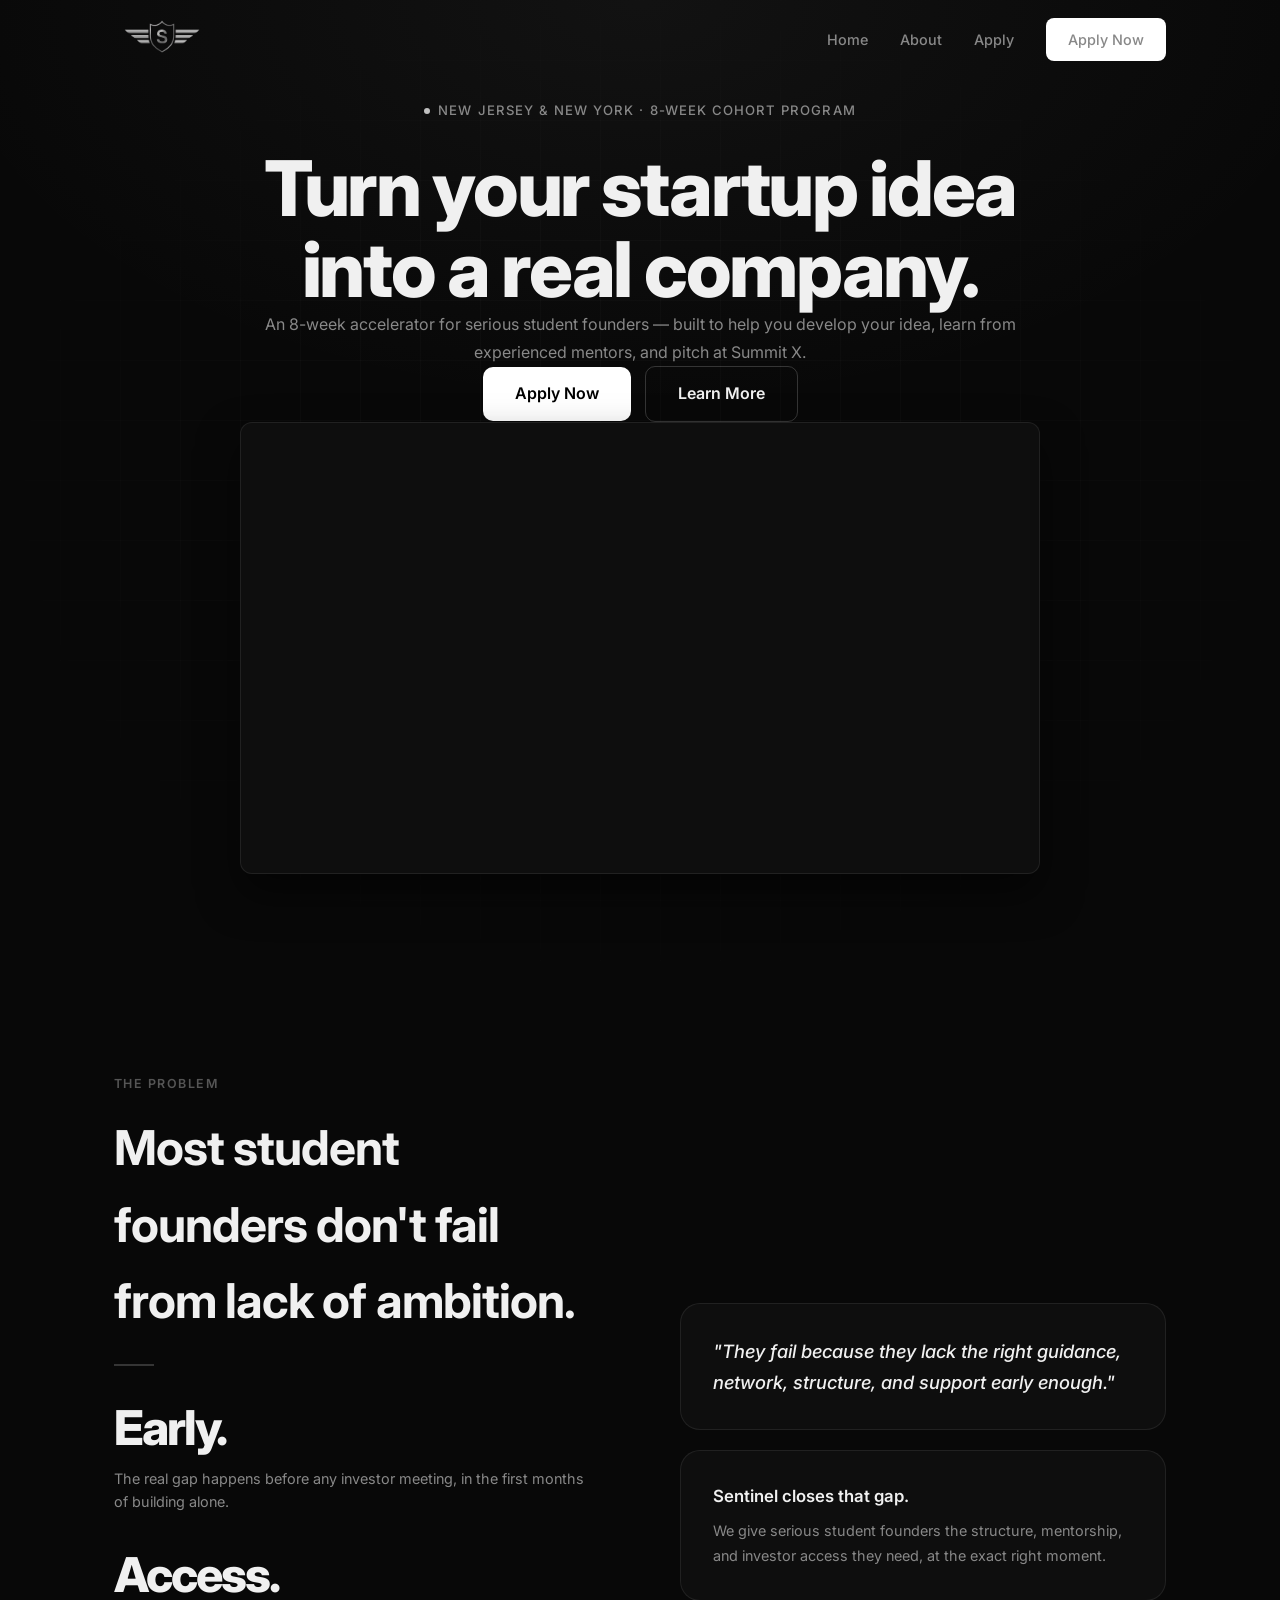
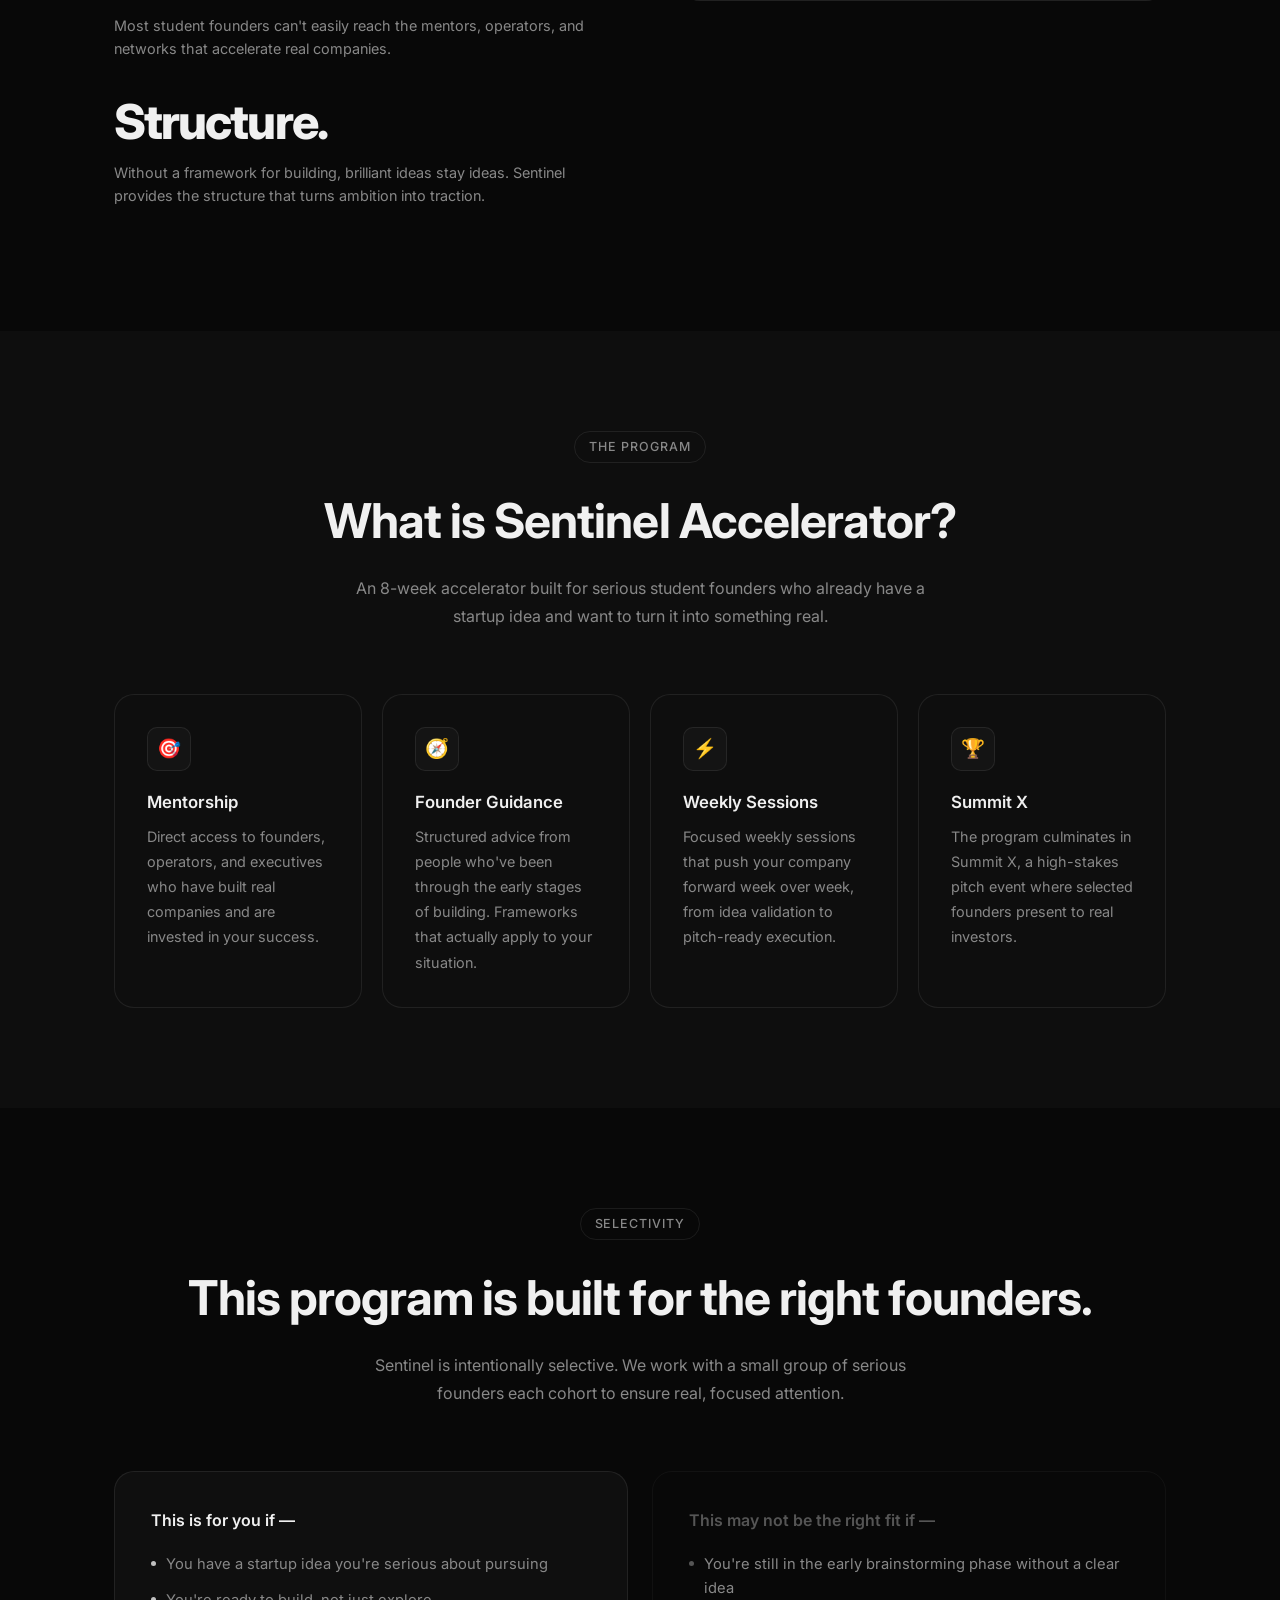
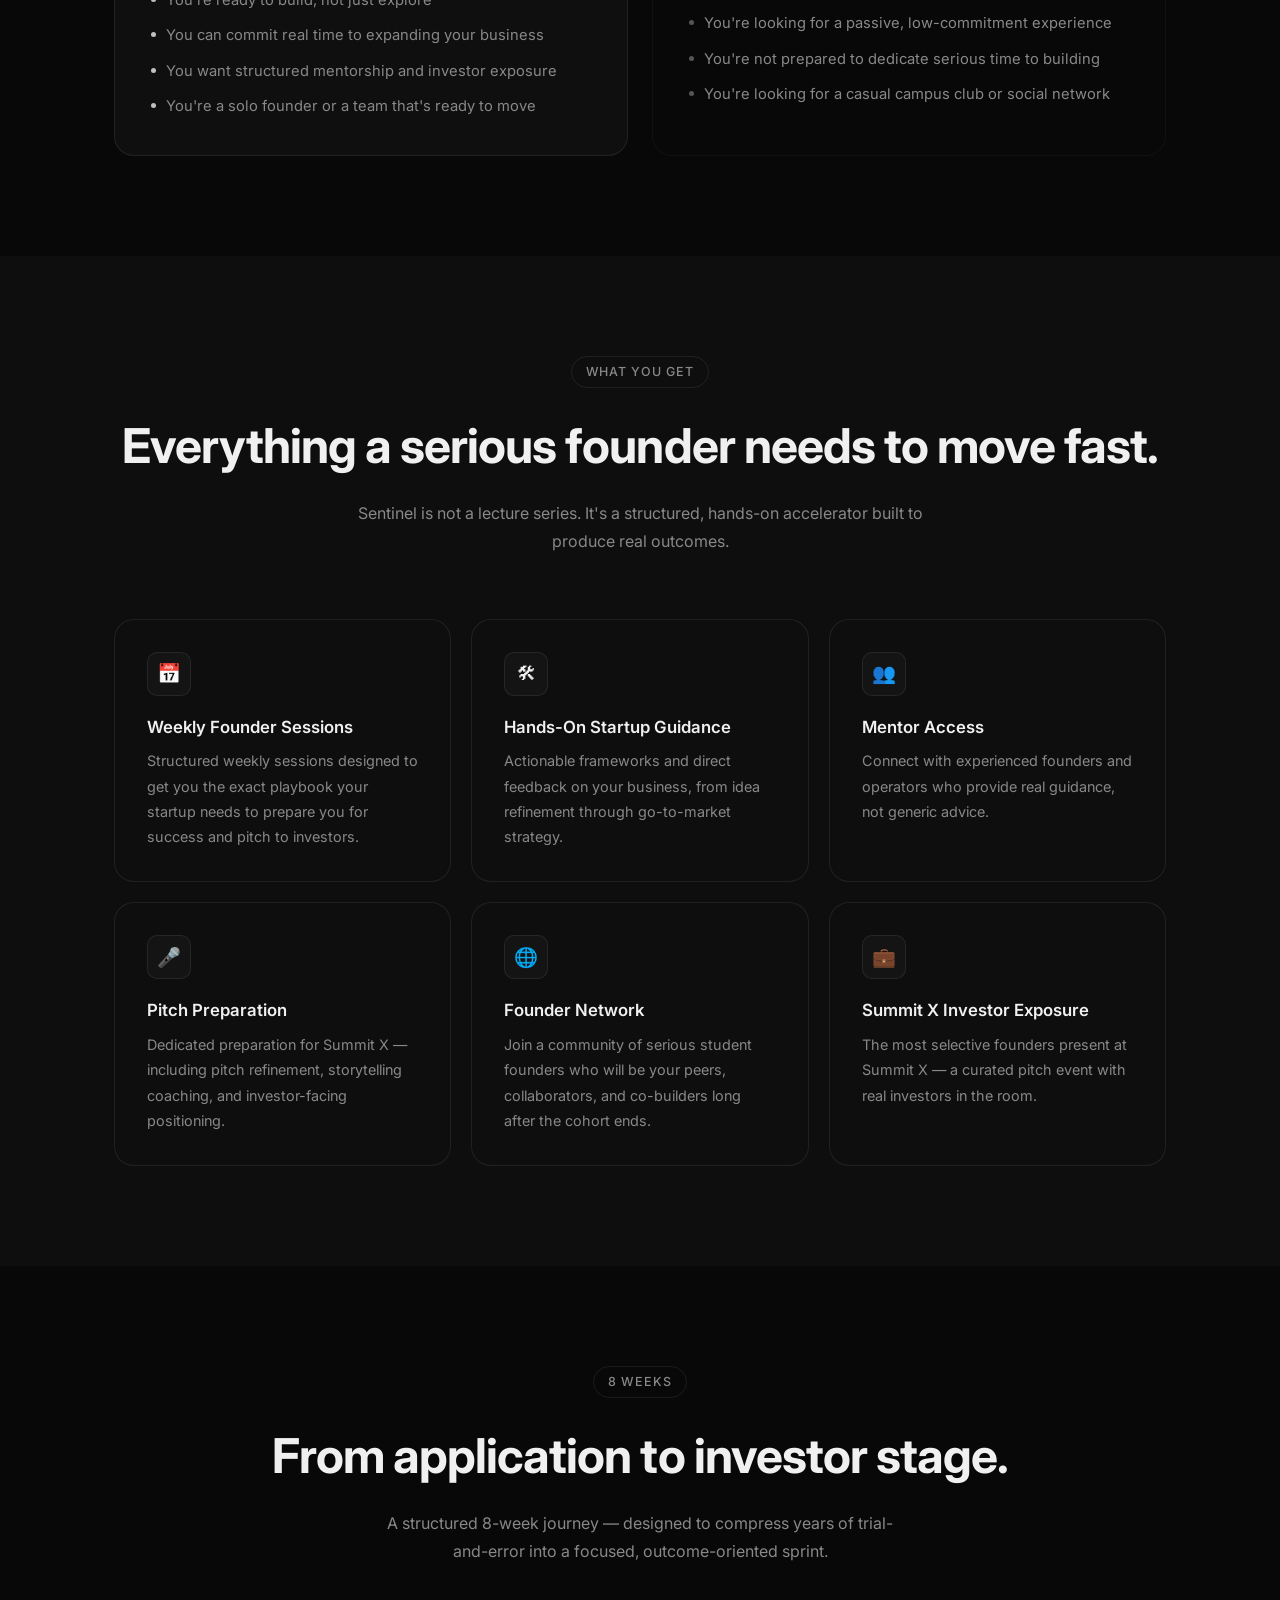
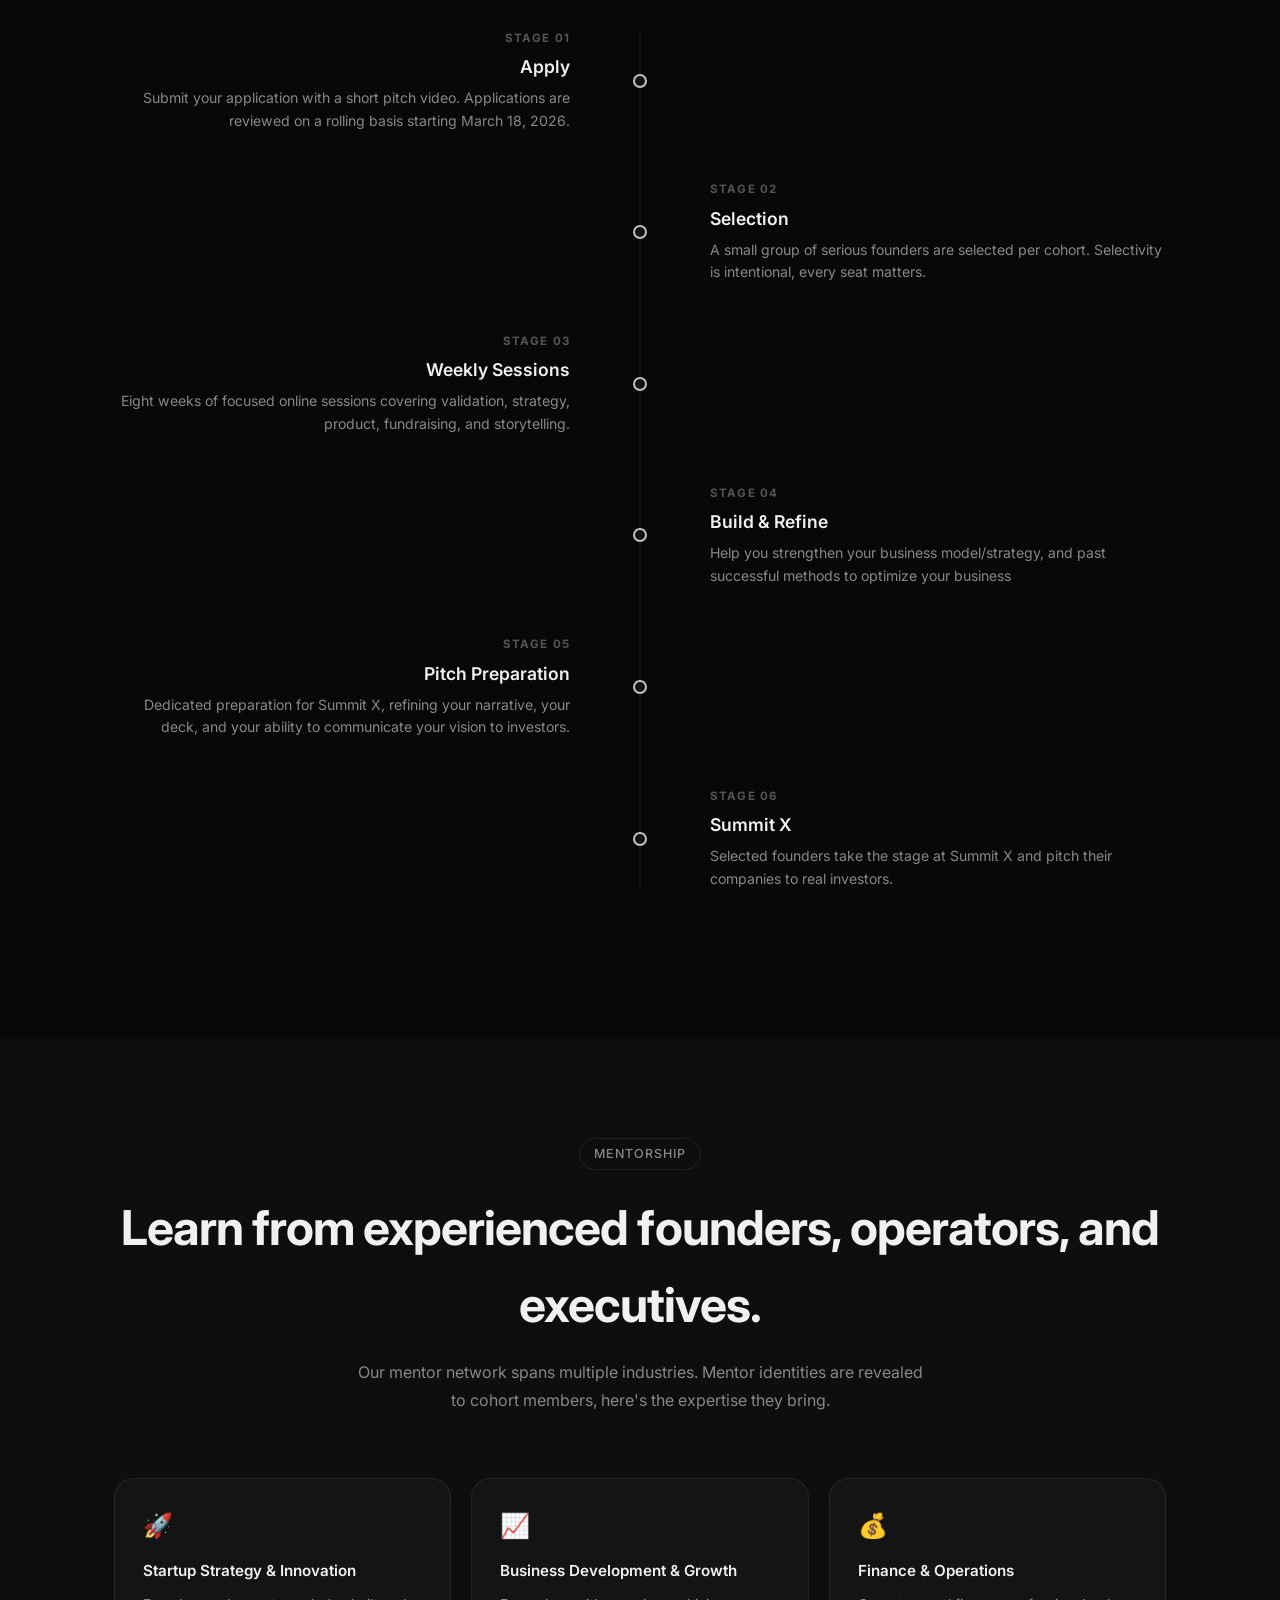
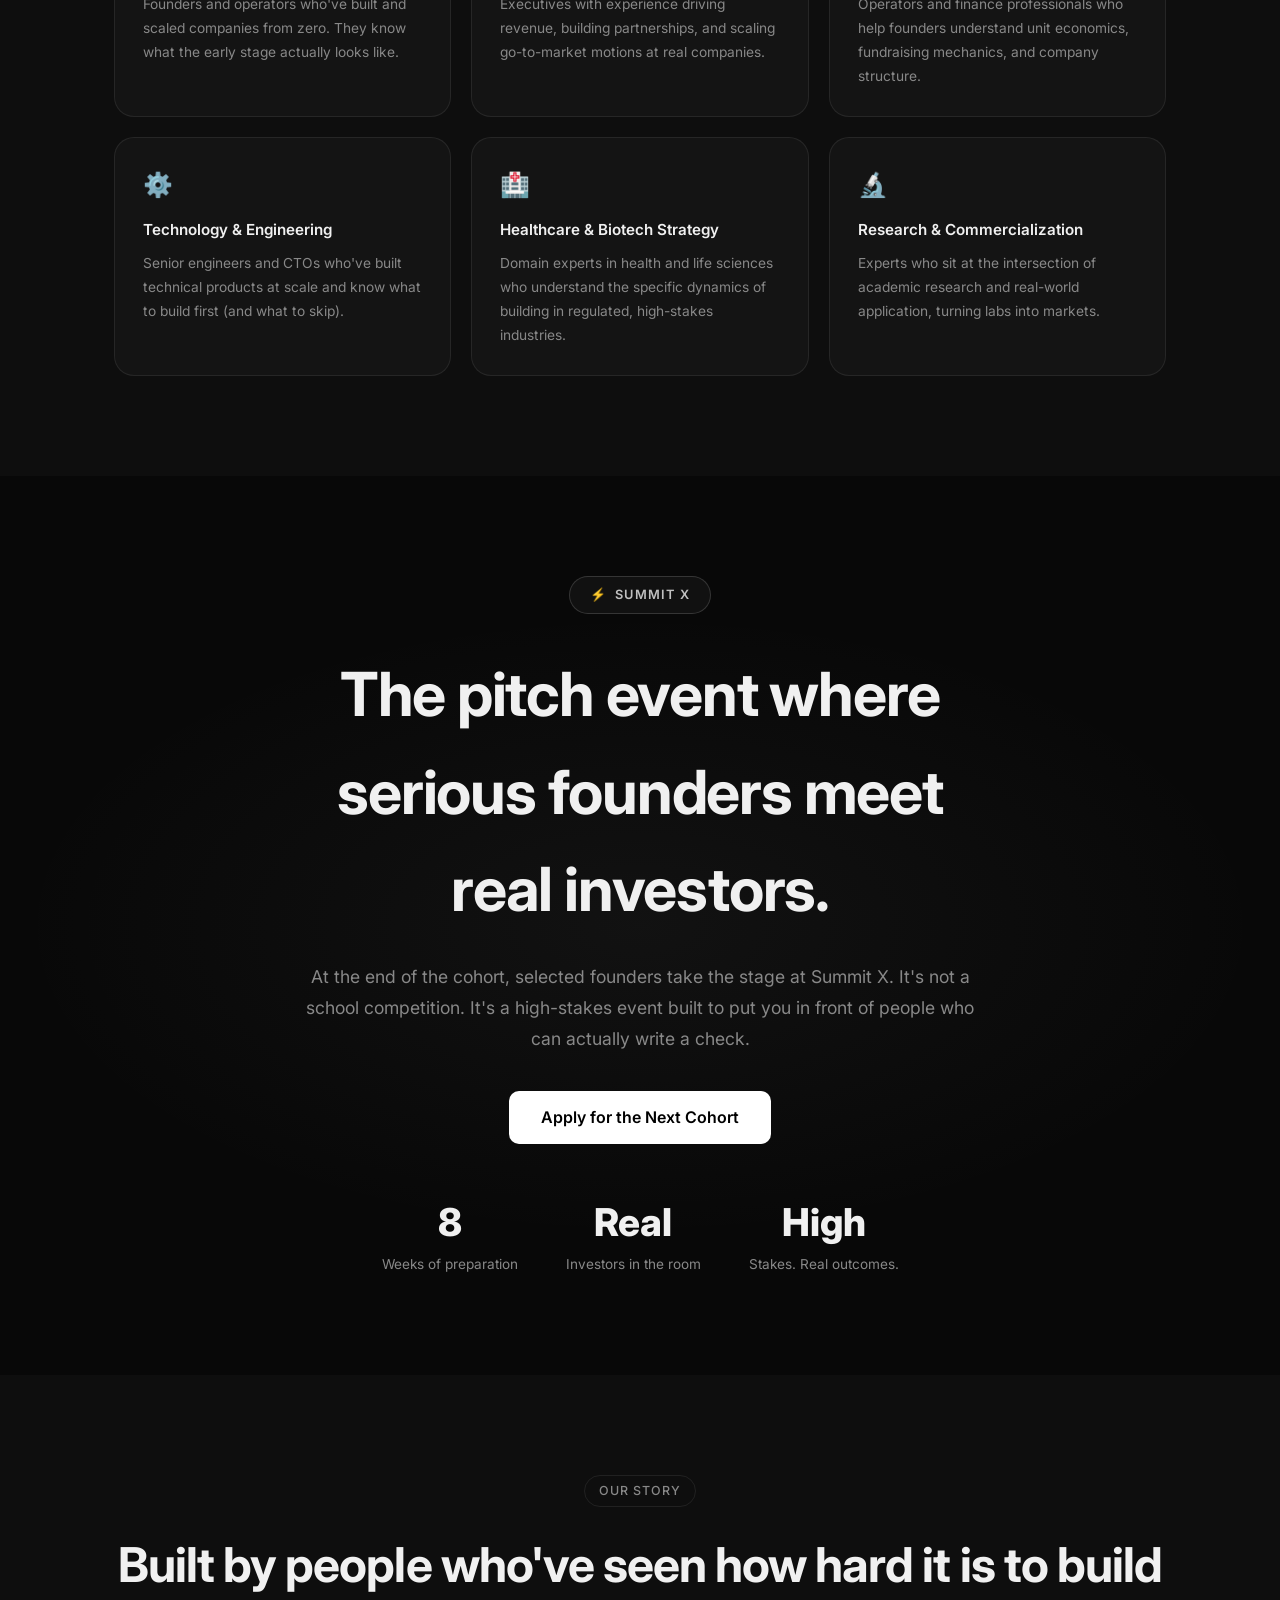
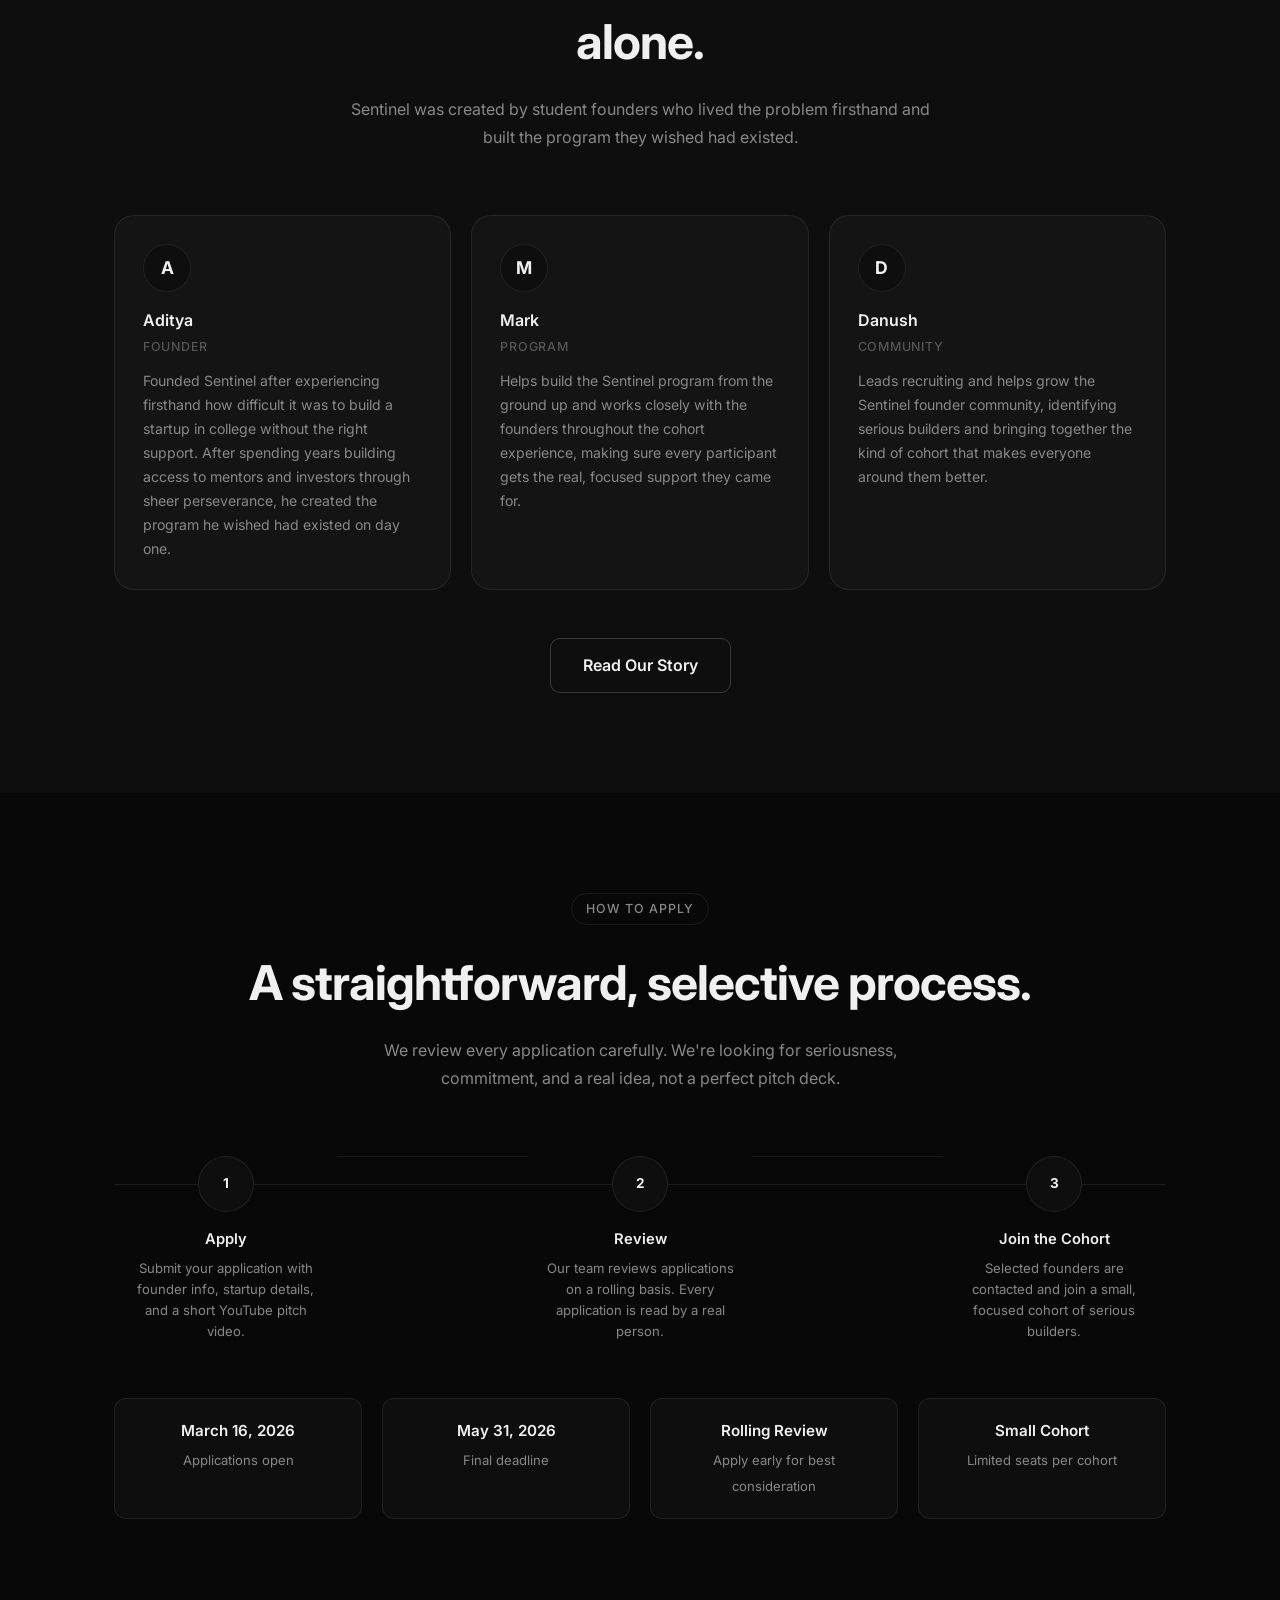
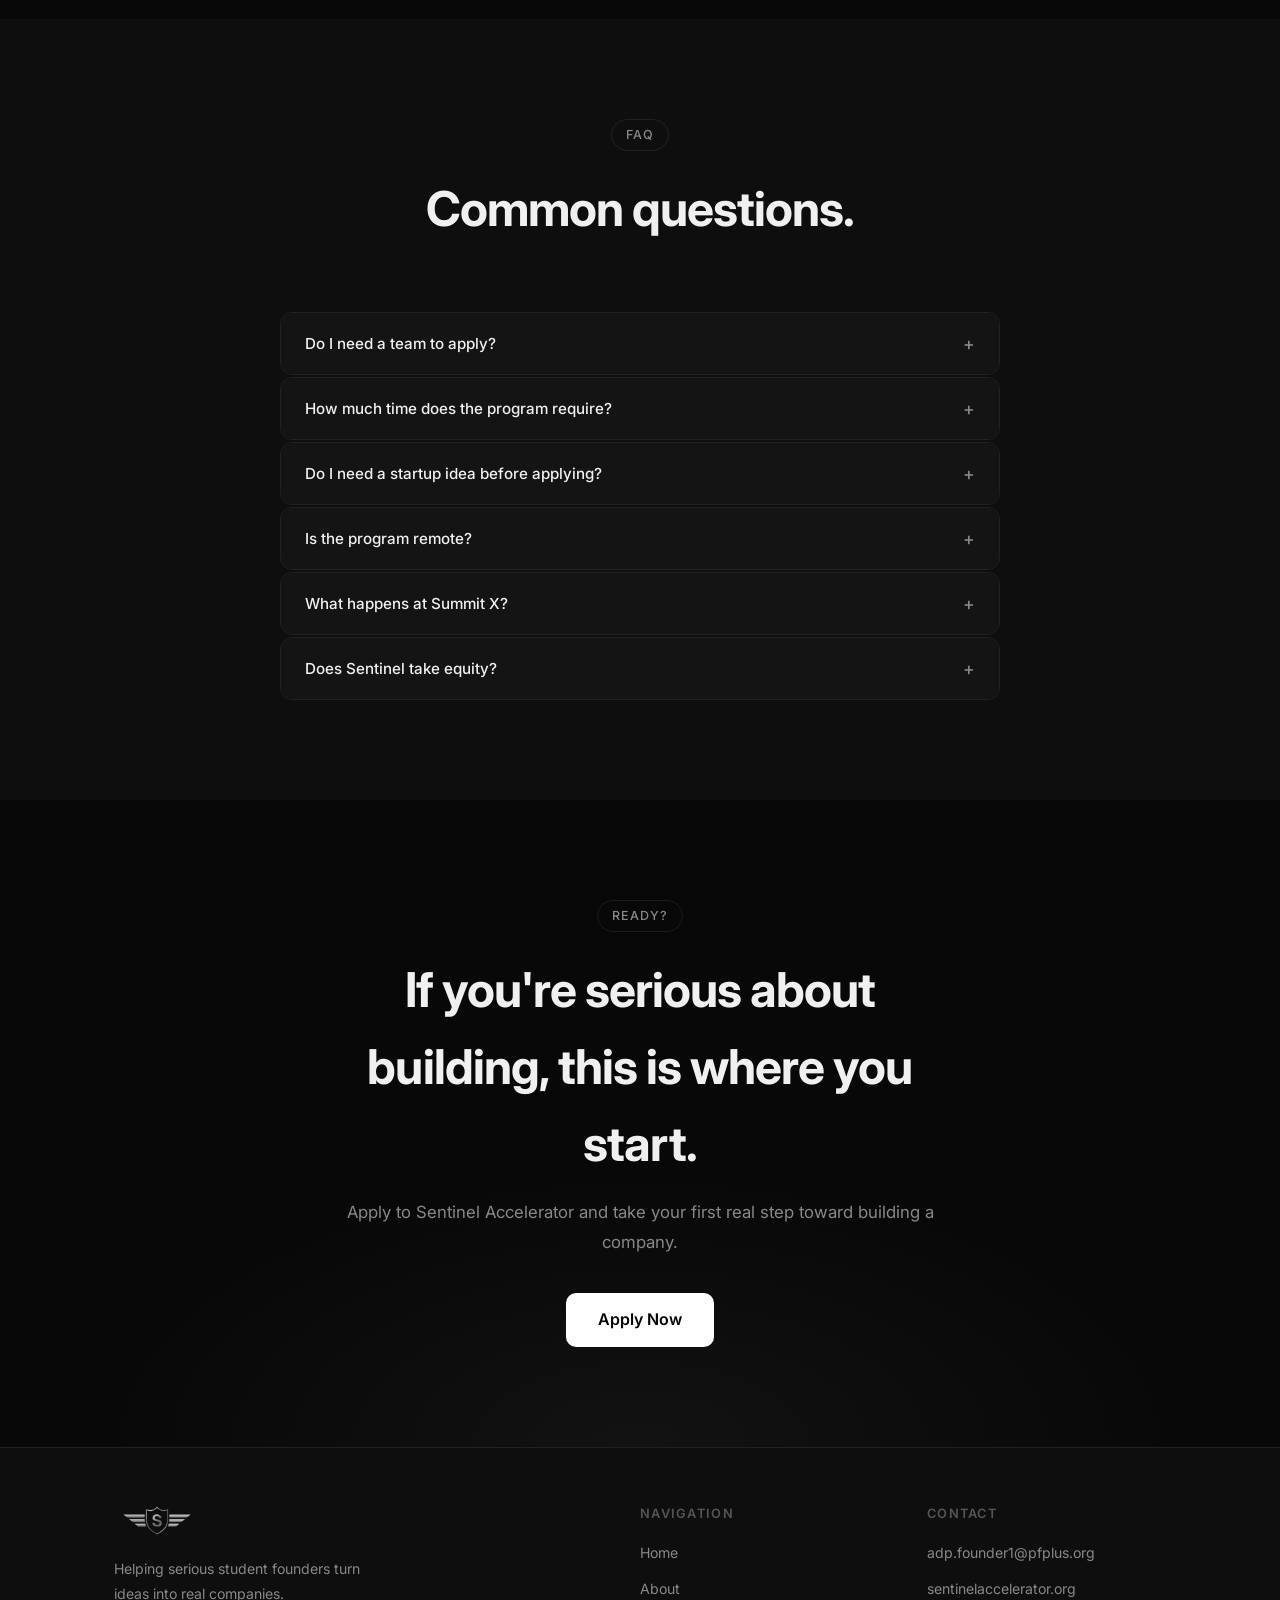
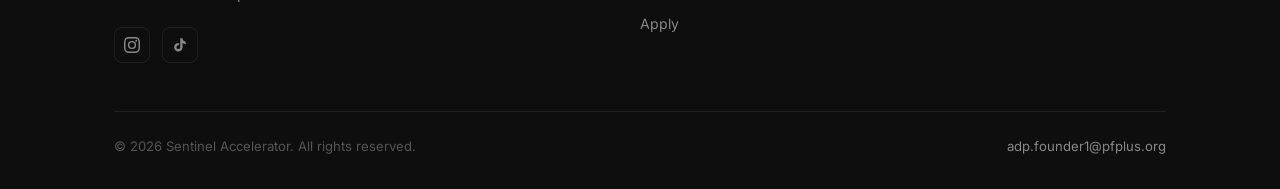
==== commit 91a7794a: "trying to undo the code" ====
--- a/index.html
+++ b/index.html
@@ -79,19 +79,16 @@
       <div class="hero-eyebrow reveal">
         <div class="hero-dot"></div>
         <span>New Jersey &amp; New York · 8-Week Cohort Program</span>
-      <div class="flex flex-col items-center text-center space-y-6">
-        <h1 class="reveal reveal-delay-1">
-        Turn your startup idea<br />into a real company.
-        </h1>
-        <p class="reveal reveal-delay-2 max-w-2xl">
-          An 8-week accelerator for serious student founders — built to help you develop
-          your idea, learn from experienced mentors, and pitch at Summit X.
-          </p>
-      <div class="hero-btns reveal reveal-delay-3 flex gap-4">
-        <a href="apply.html" class="btn btn-primary btn-lg">Apply Now</a>
-        <a href="#program" class="btn btn-secondary btn-lg">Learn More</a>
-      </div>
-      </div>
+      </div> 
+      <div class="flex flex-col space-y-6"> 
+        <h1 class="reveal reveal-delay-1">Turn your startup idea<br />
+          into a real company.</h1> 
+        <p class="reveal reveal-delay-2">An 8-week accelerator for serious
+          student founders — built to help you develop your idea, learn from 
+          experienced mentors, and pitch at Summit X.</p> </div> 
+      <div class="hero-btns reveal reveal-delay-3"> 
+        <a href="apply.html" class="btn btn-primary btn-lg">Apply Now</a> 
+        <a href="#program" class="btn btn-secondary btn-lg">Learn More</a> </div>
       <div class="hero-video reveal reveal-delay-4"
         style="position: relative; padding-bottom: 56.25%; height: 0; overflow: hidden; border-radius: 12px; box-shadow: 0 20px 40px rgba(0,0,0,0.5); width: 100%; max-width: 900px; margin: 0 auto;">
         <iframe src="https://www.youtube.com/embed/f5QrVZ1hHr8?rel=0&modestbranding=1" frameborder="0"
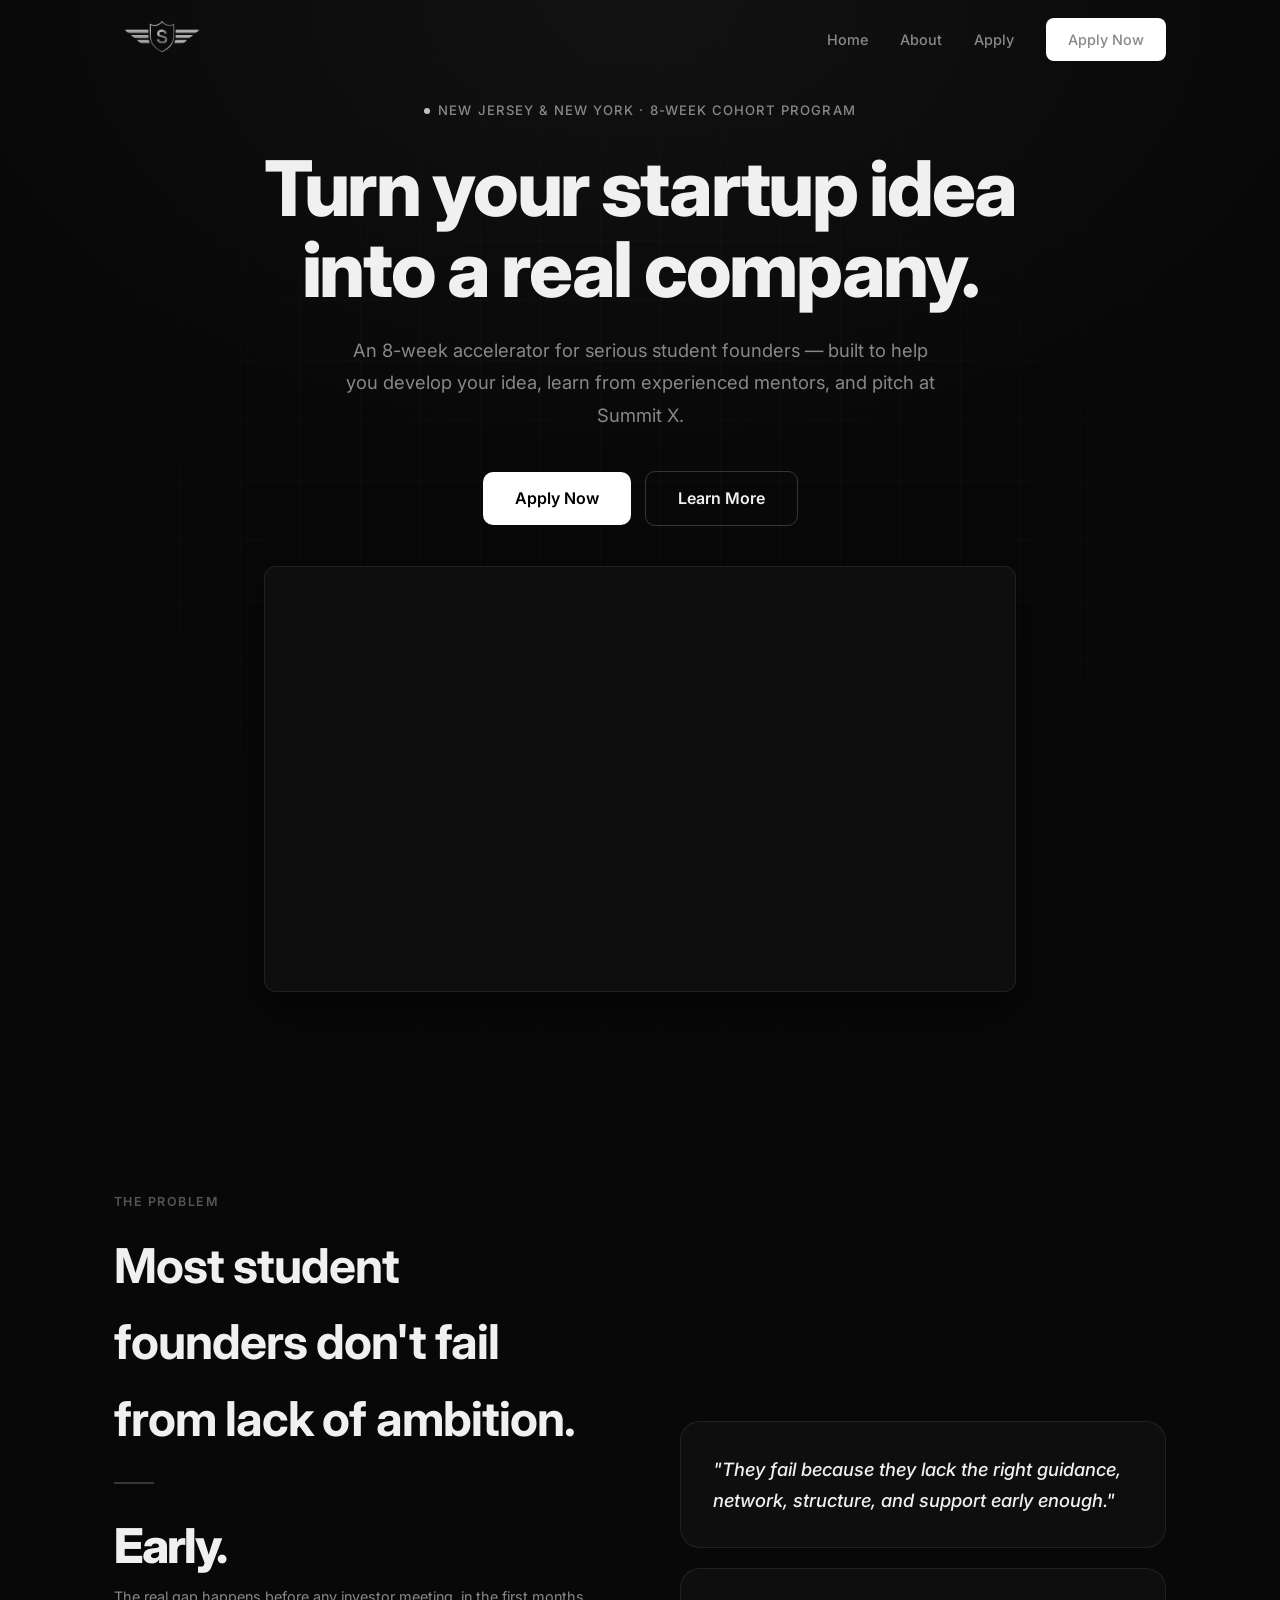
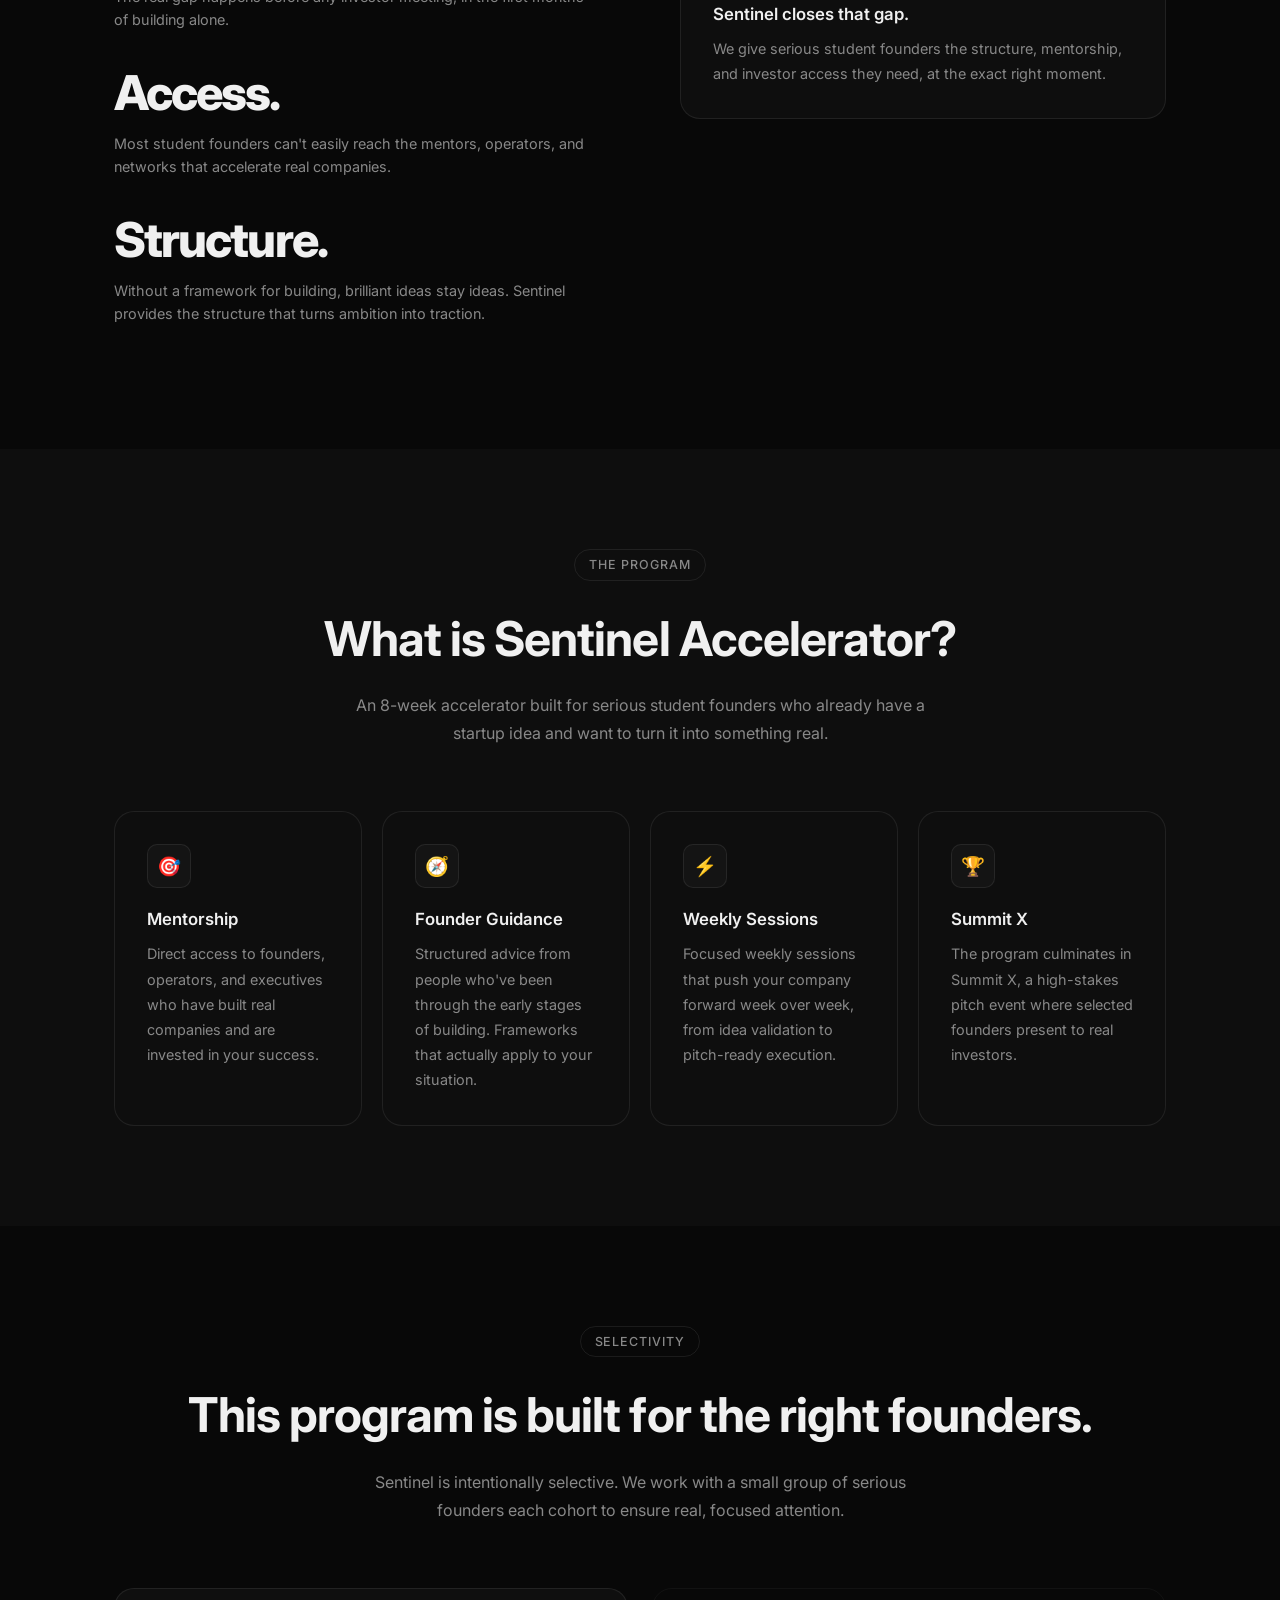
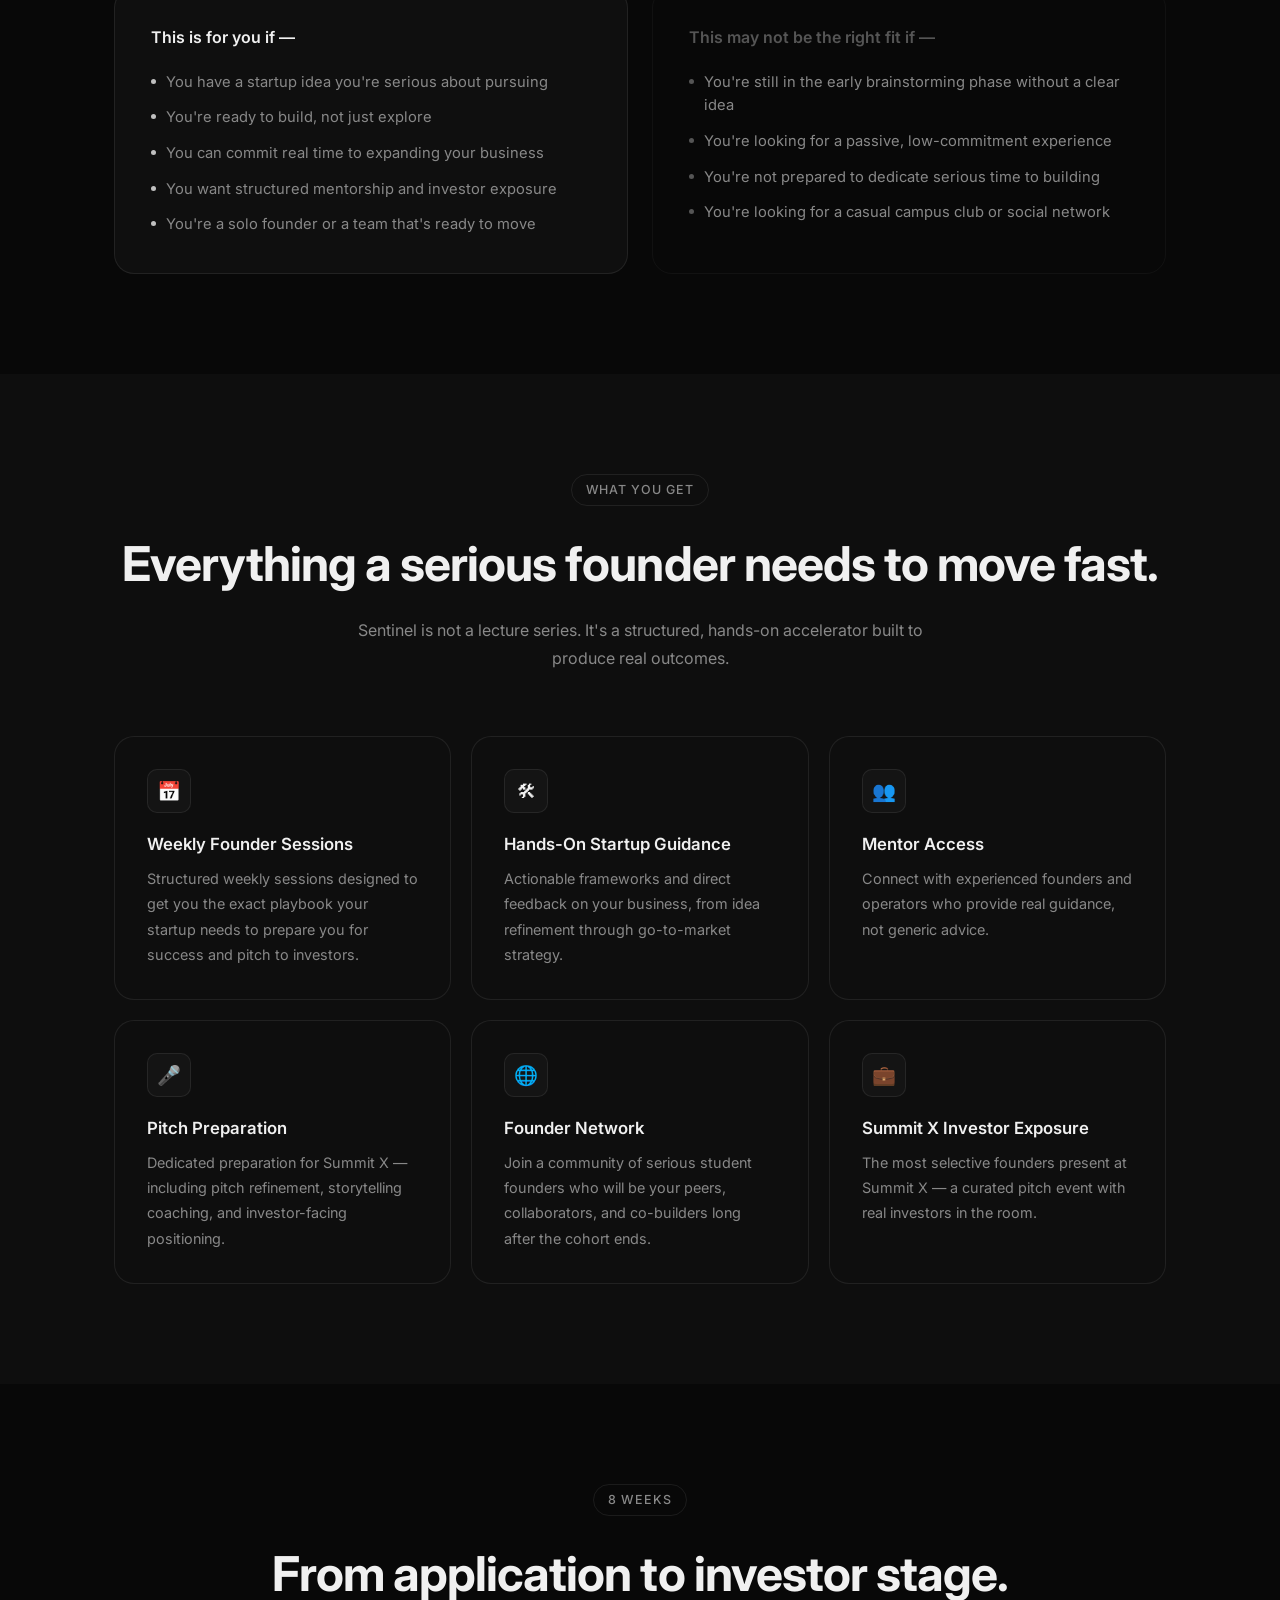
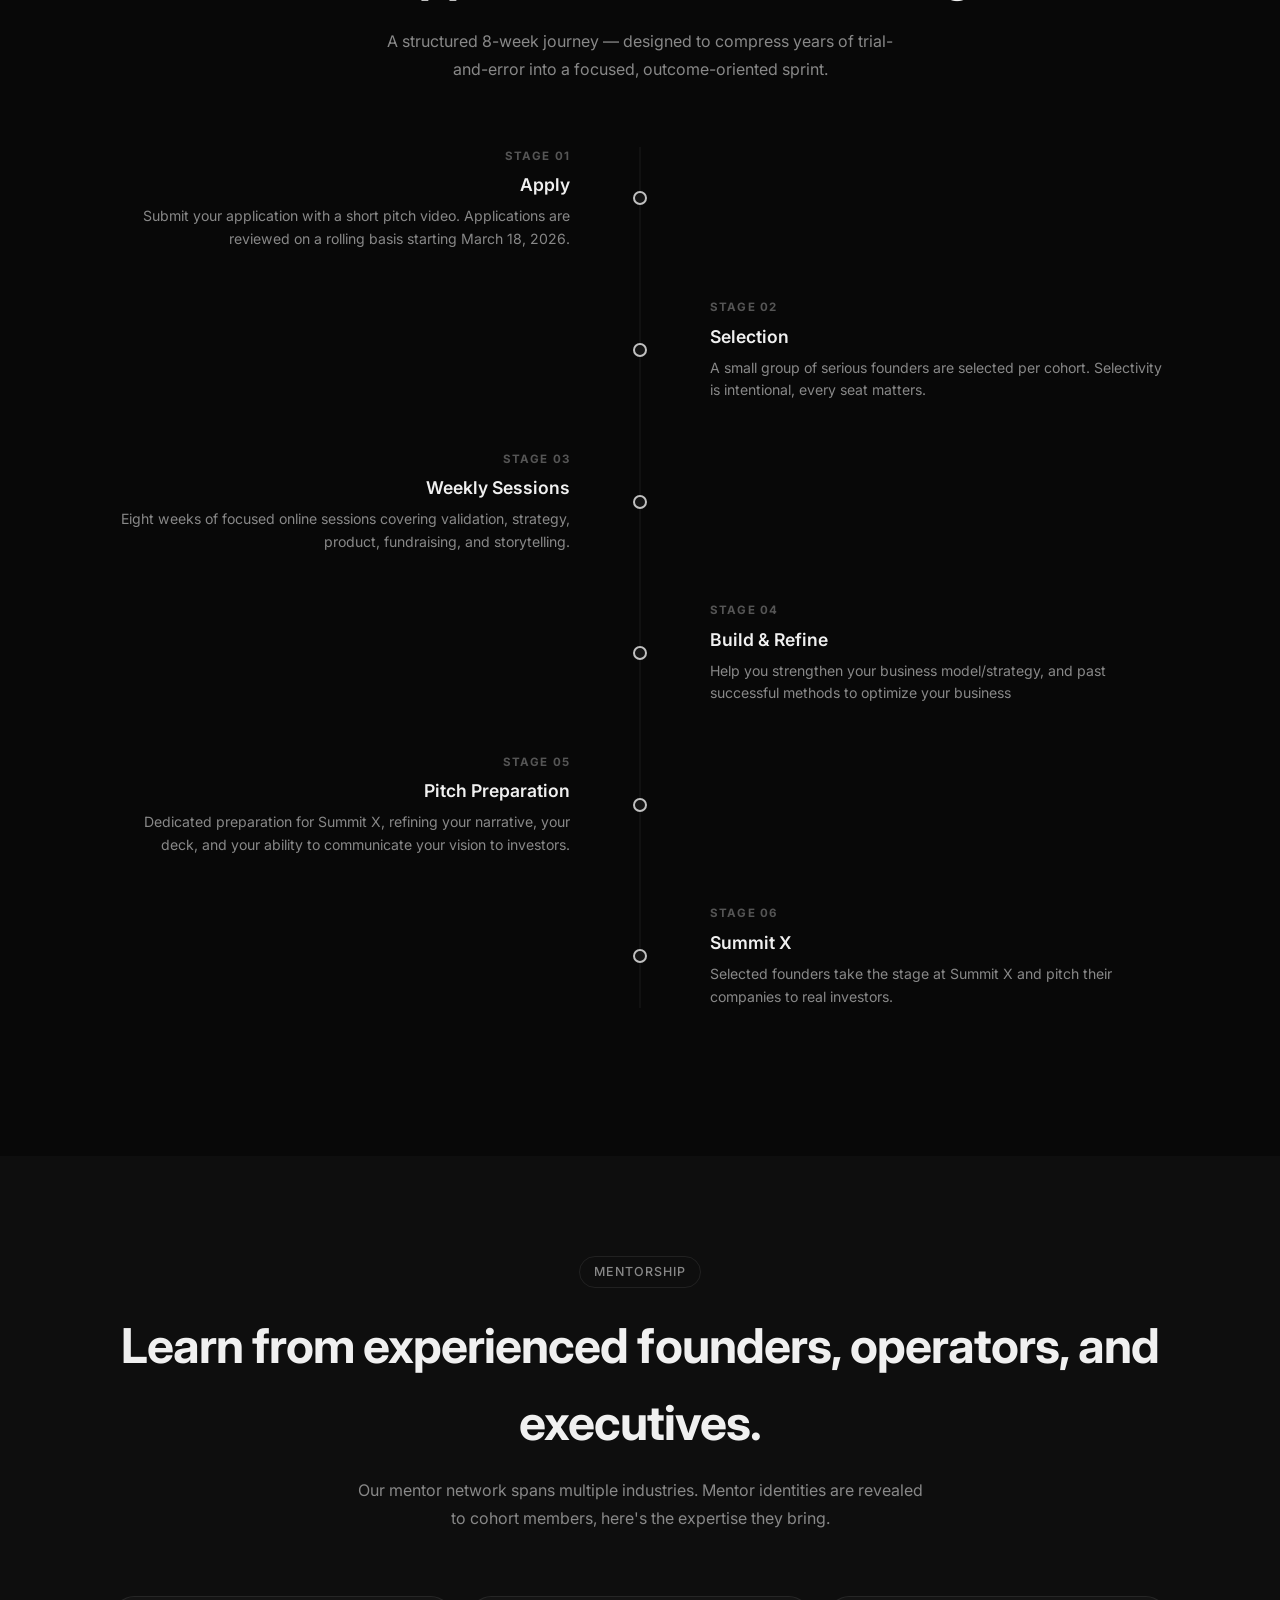
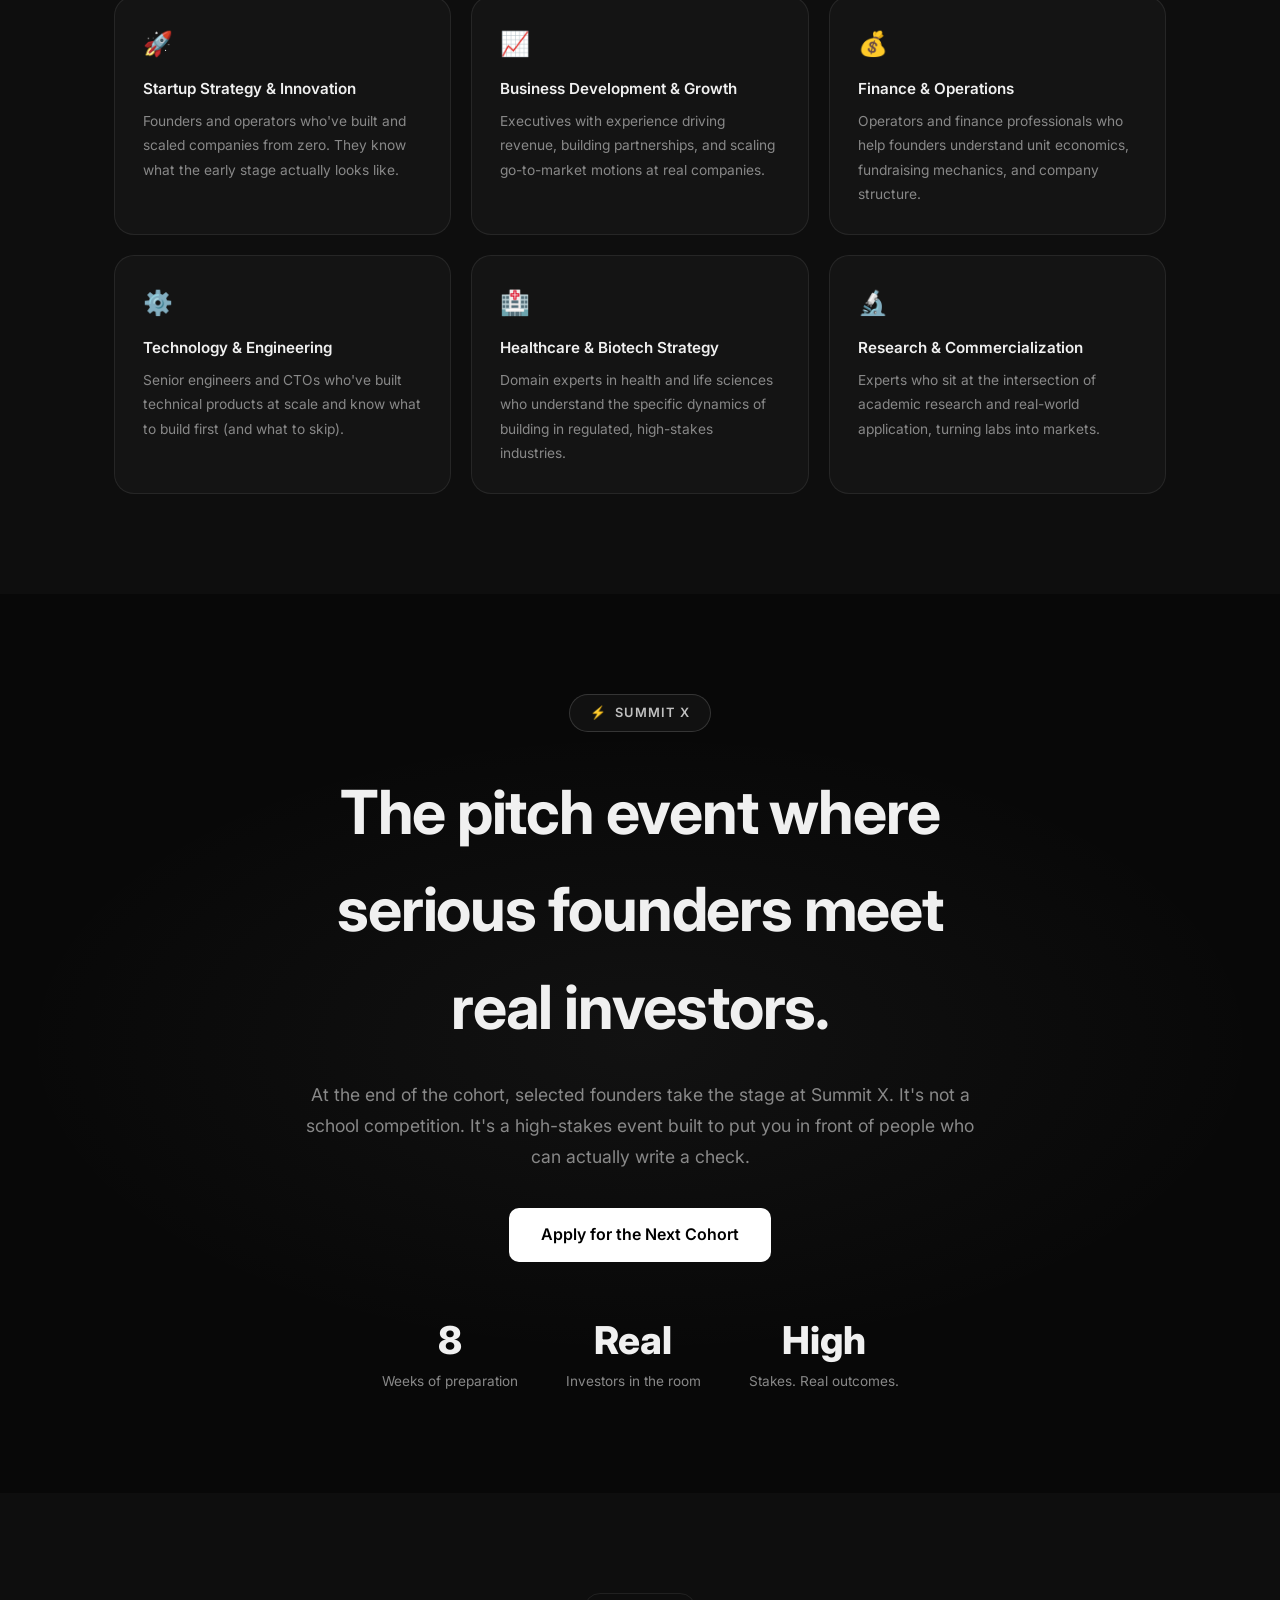
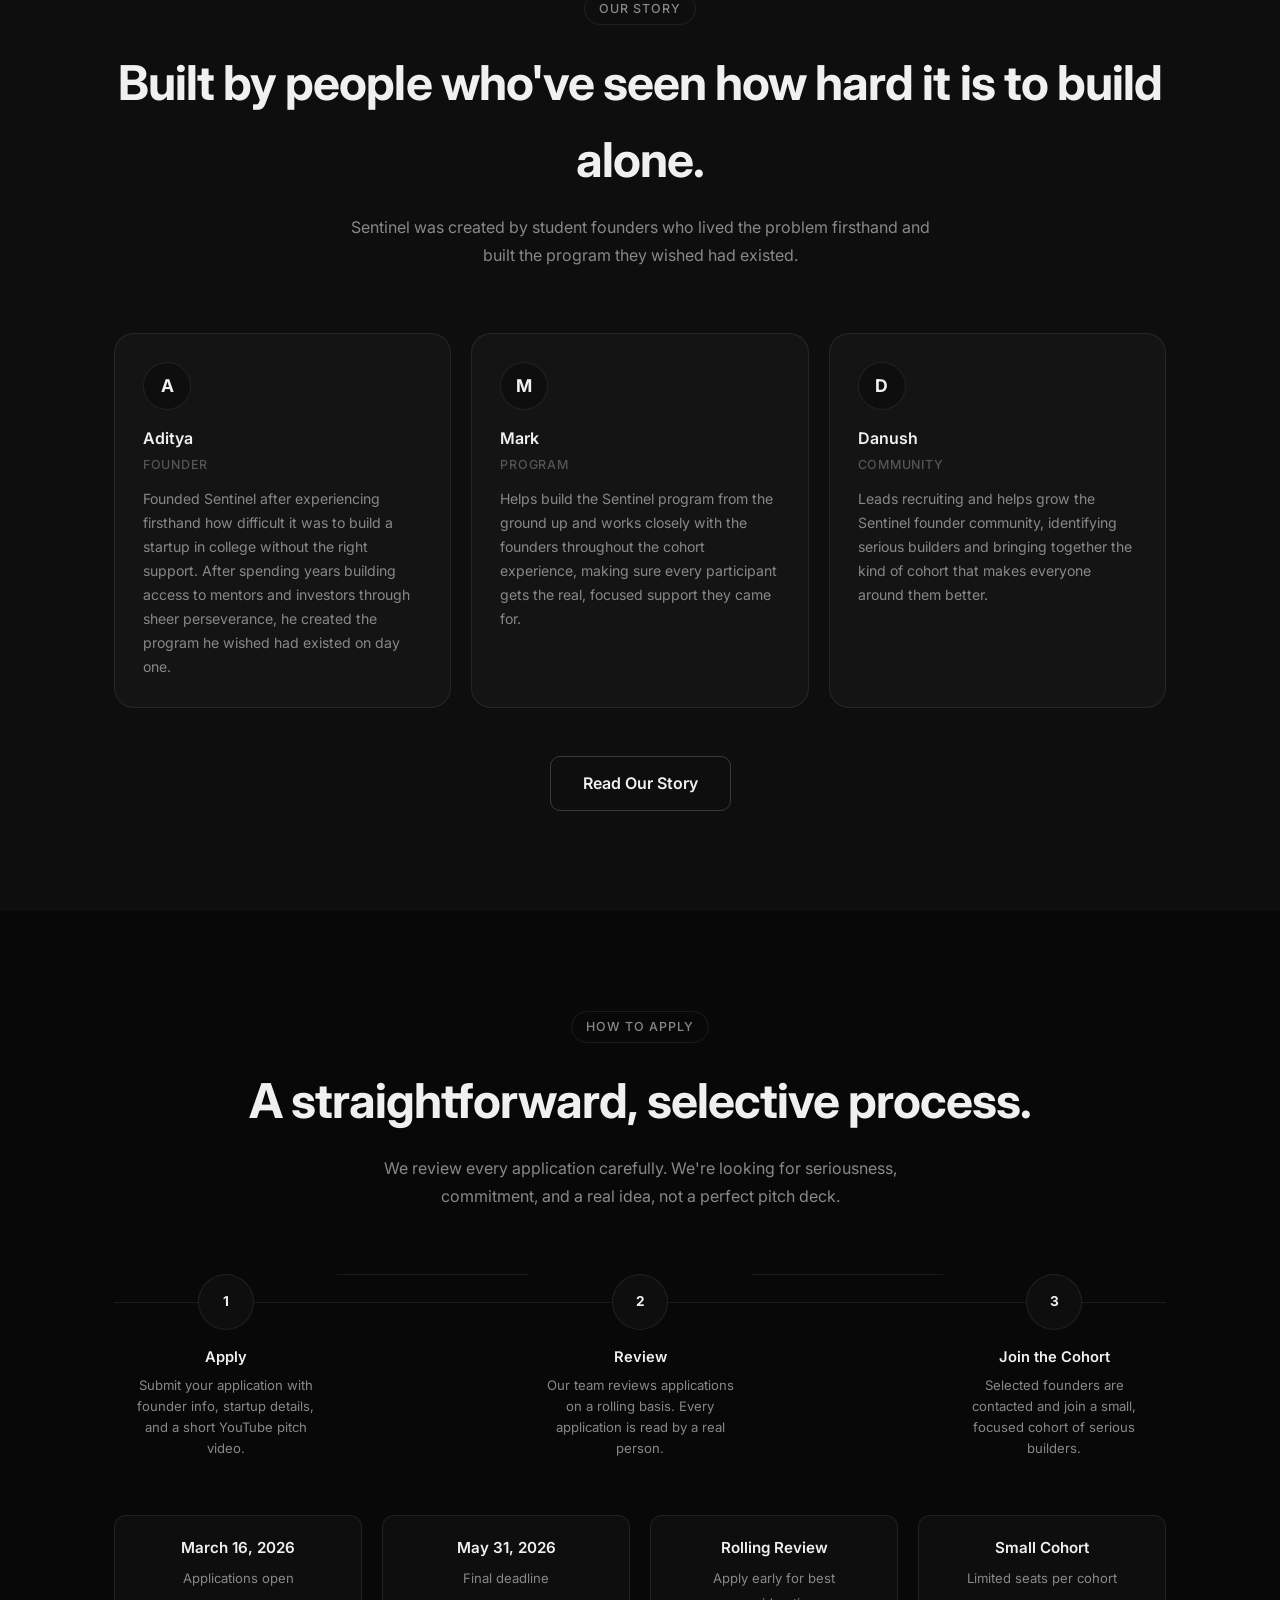
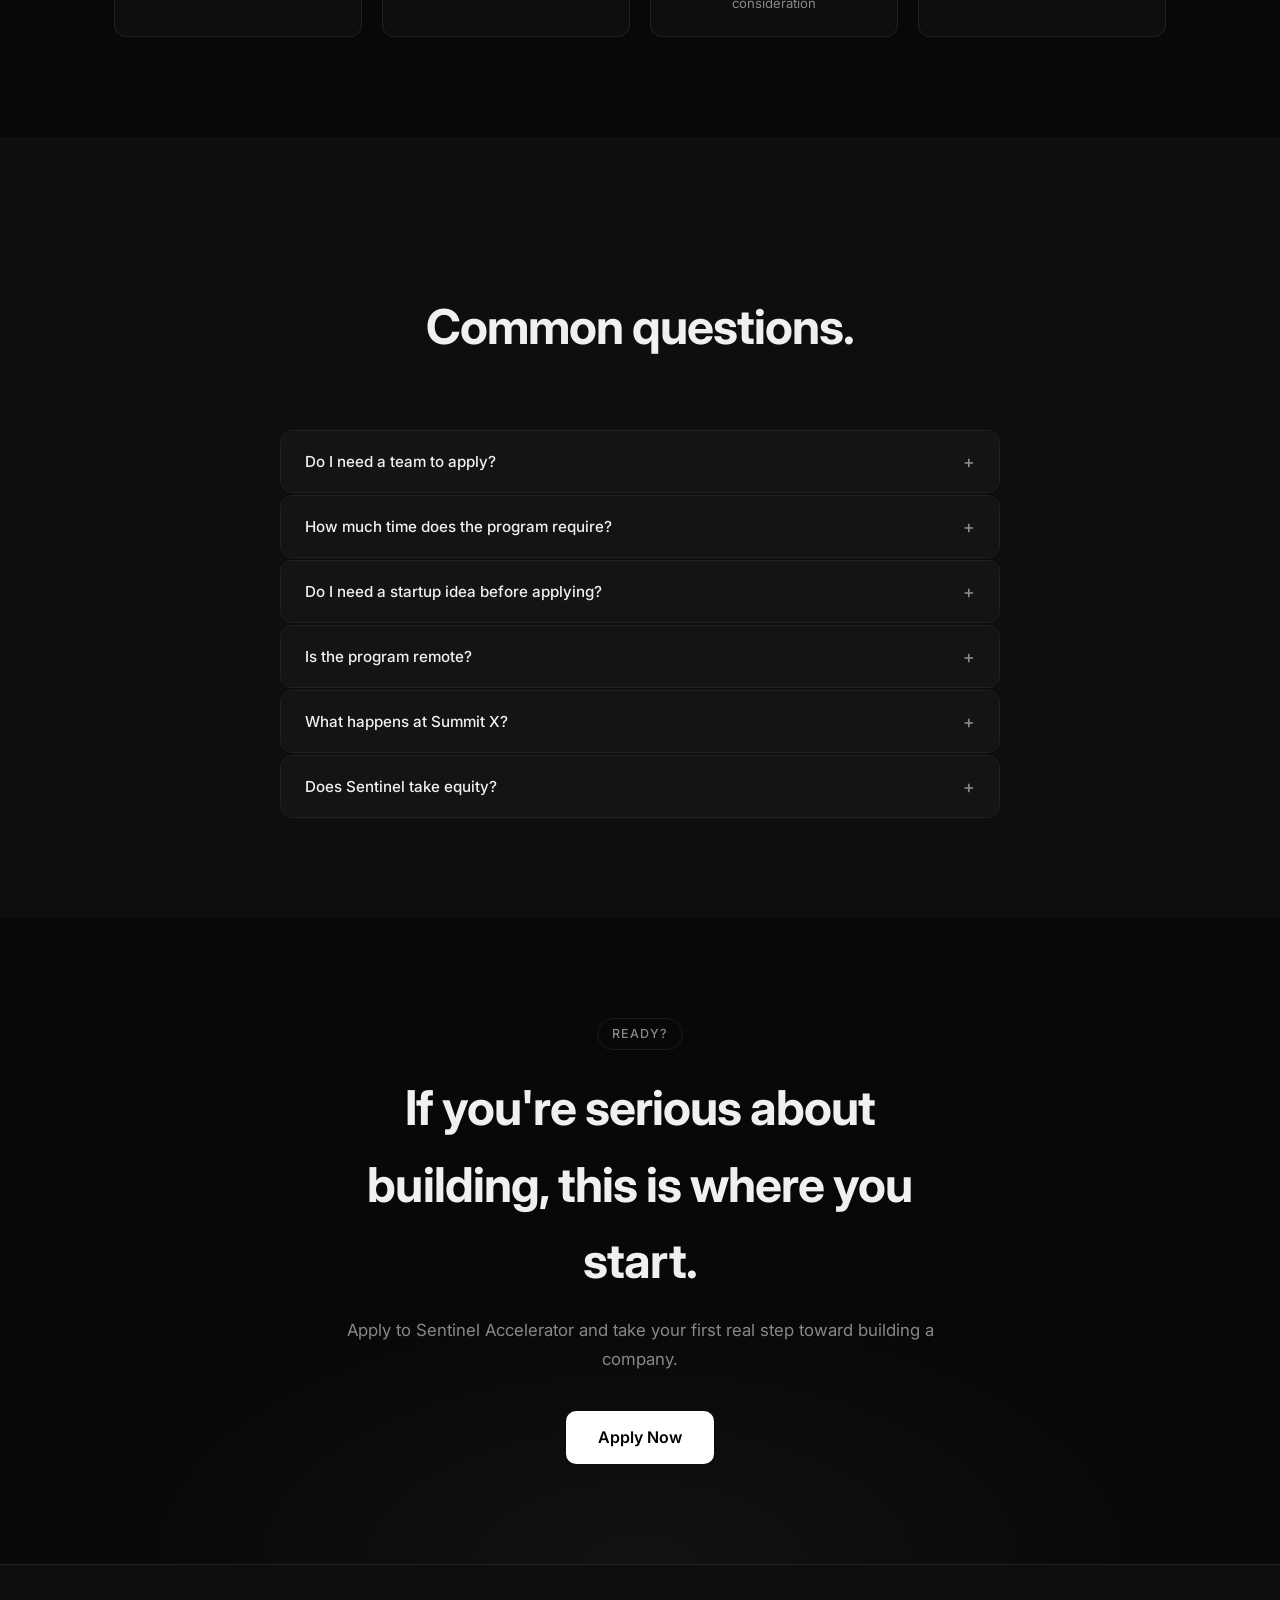
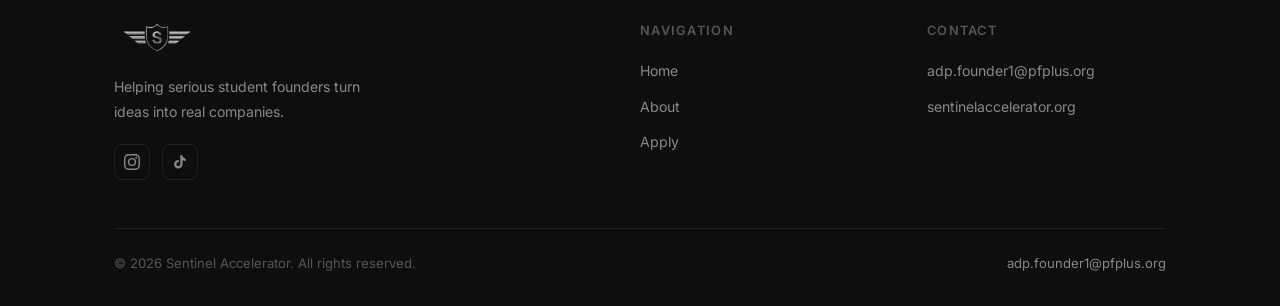
==== commit bd187234: "adding gap above and below the apply now button" ====
--- a/index.html
+++ b/index.html
@@ -86,7 +86,7 @@
         <p class="reveal reveal-delay-2">An 8-week accelerator for serious
           student founders — built to help you develop your idea, learn from 
           experienced mentors, and pitch at Summit X.</p> </div> 
-      <div class="hero-btns reveal reveal-delay-3"> 
+      <div class="hero-btns reveal reveal-delay-3" style="margin: 40px 0;"> 
         <a href="apply.html" class="btn btn-primary btn-lg">Apply Now</a> 
         <a href="#program" class="btn btn-secondary btn-lg">Learn More</a> </div>
       <div class="hero-video reveal reveal-delay-4"
--- a/styles.css
+++ b/styles.css
@@ -327,11 +327,11 @@
   text-transform: uppercase;
 }
 
-.hero h1 {
+#hero h1 {
   margin-bottom: 24px;
 }
 
-.hero p {
+#hero p {
   font-size: 1.15rem;
   max-width: 600px;
   margin: 0 auto 40px;
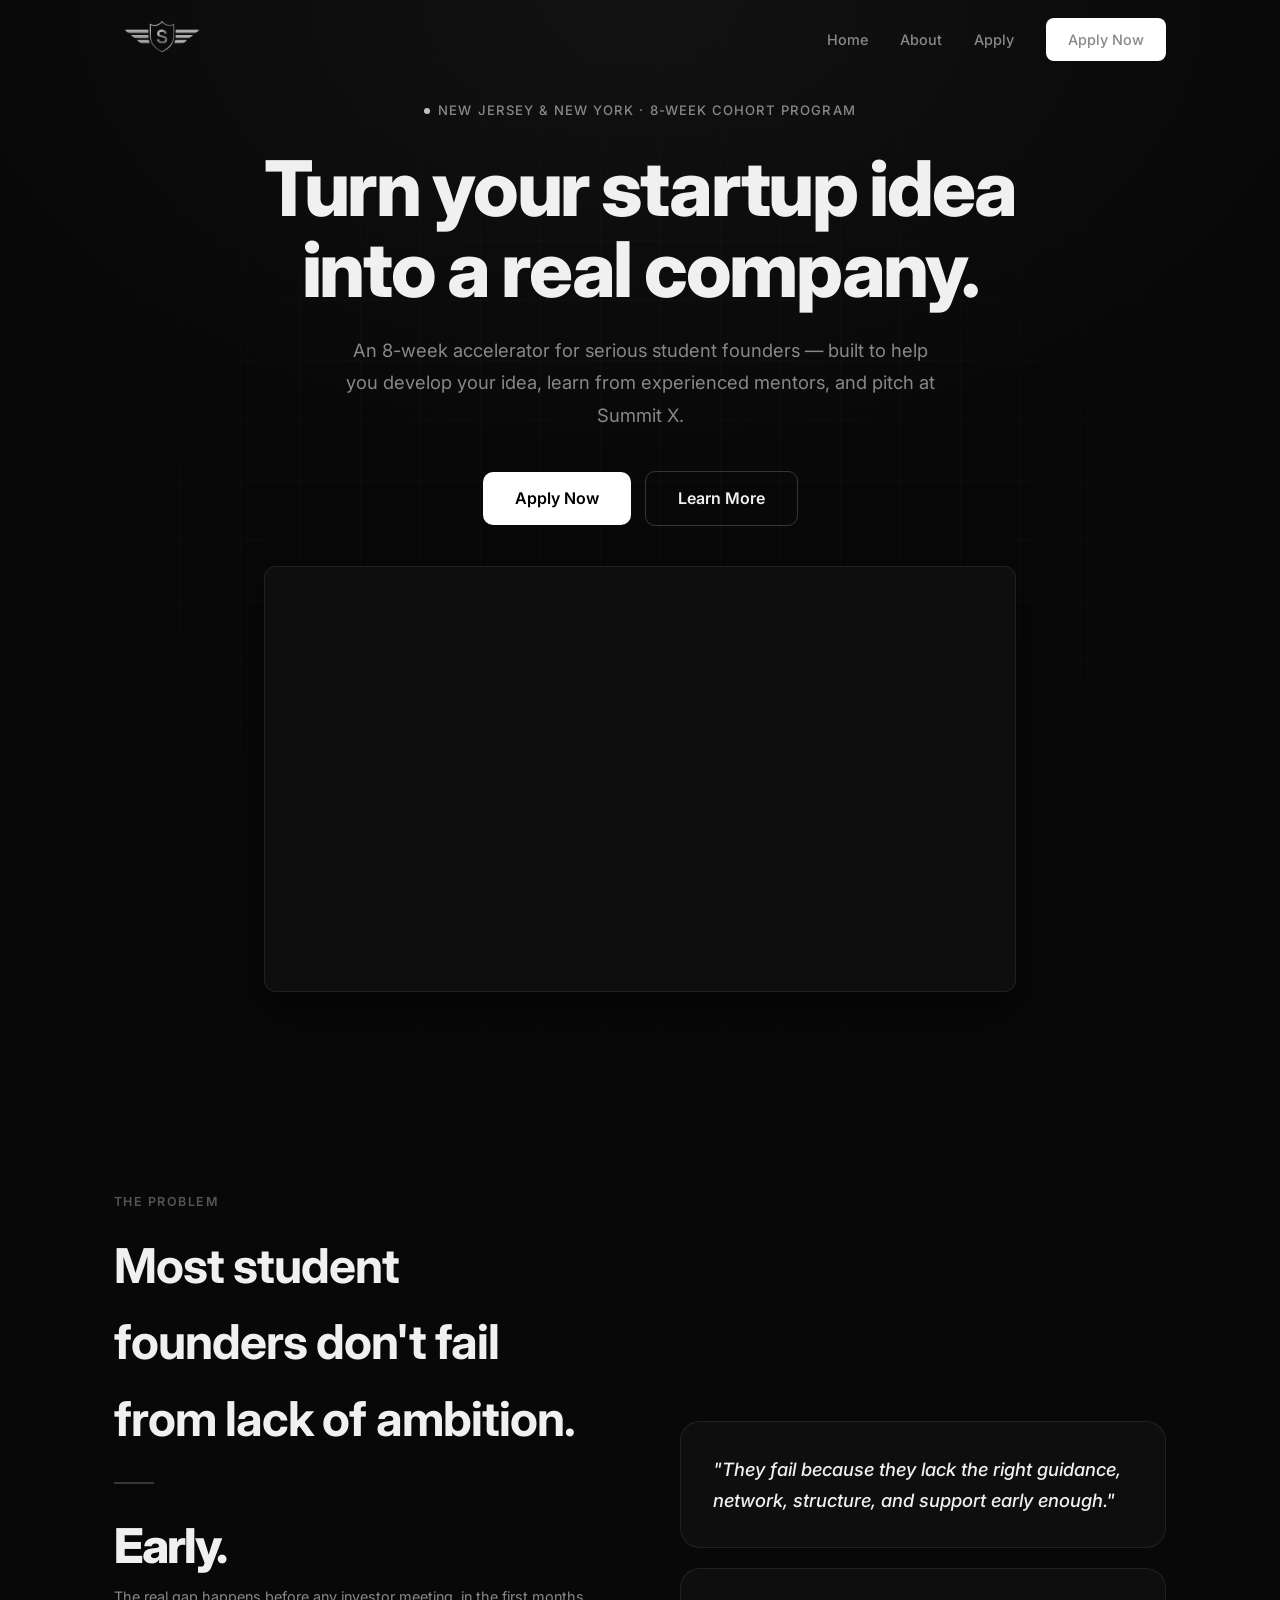
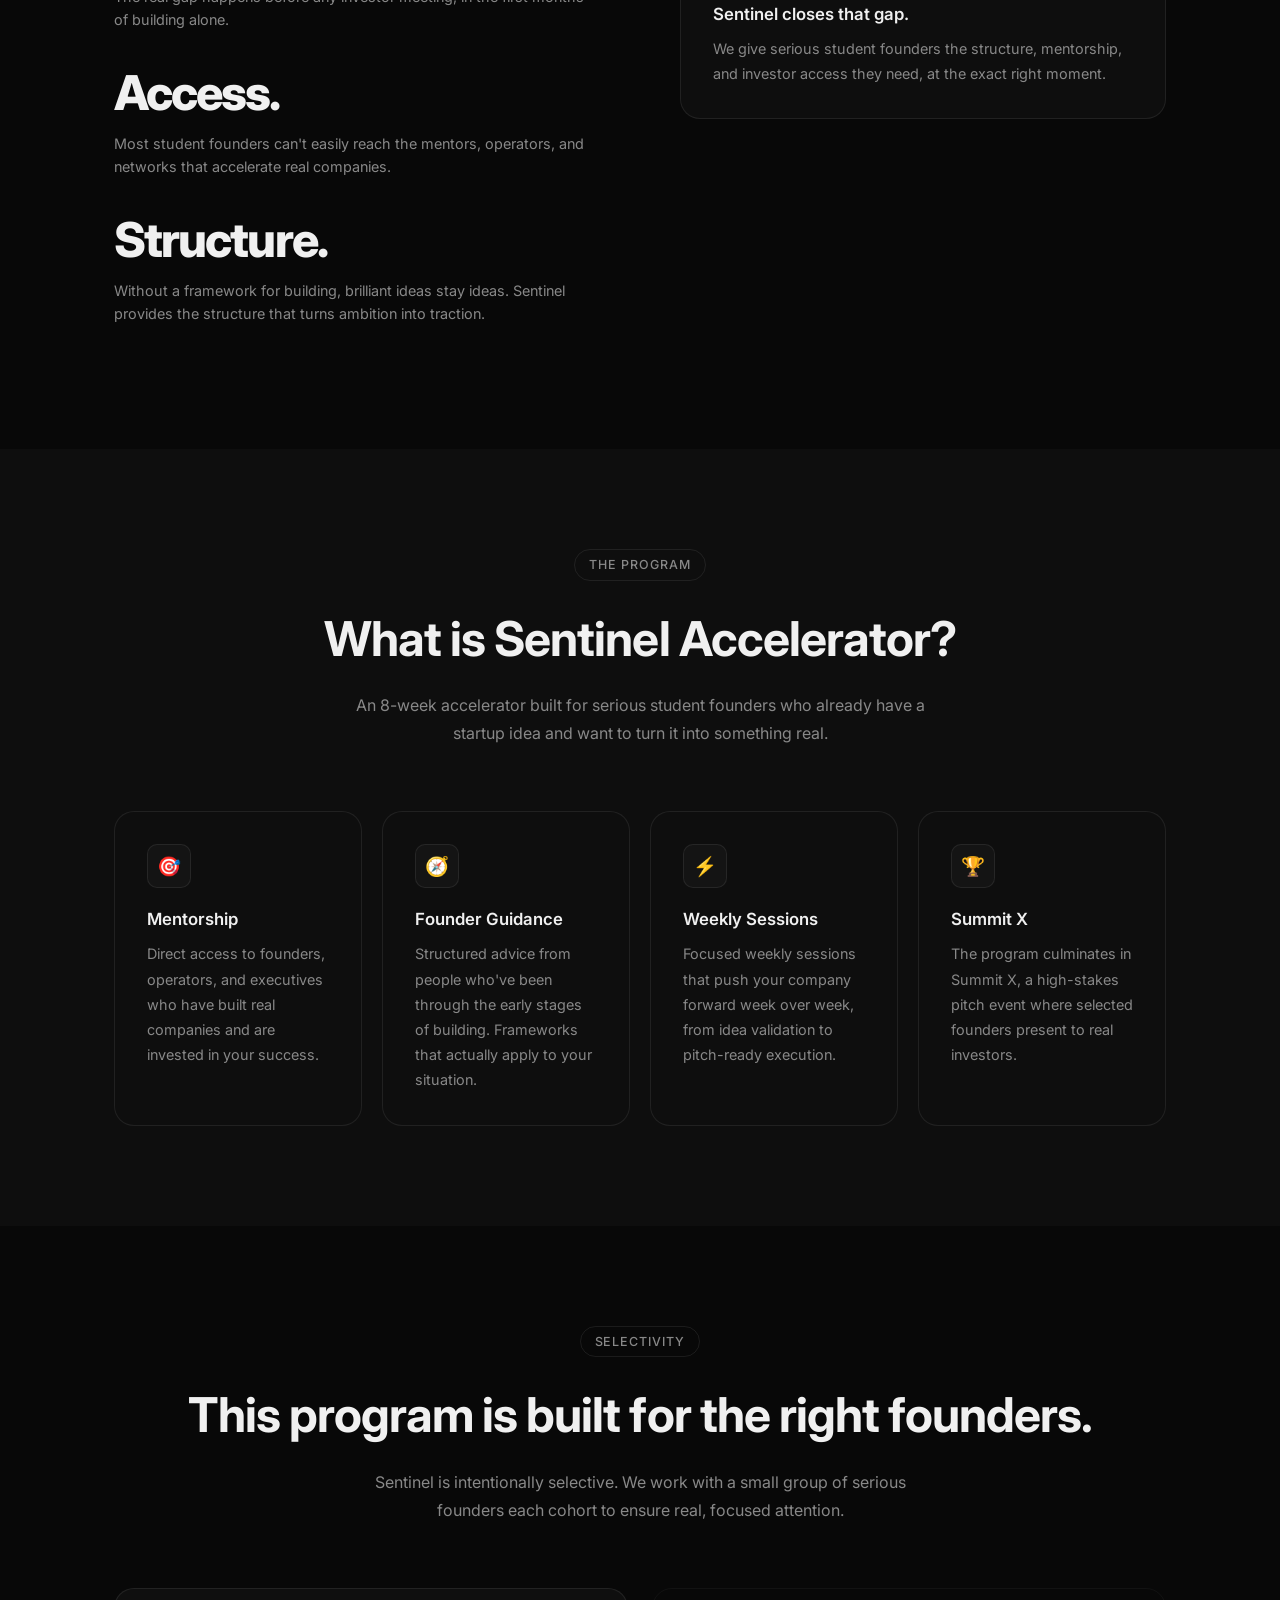
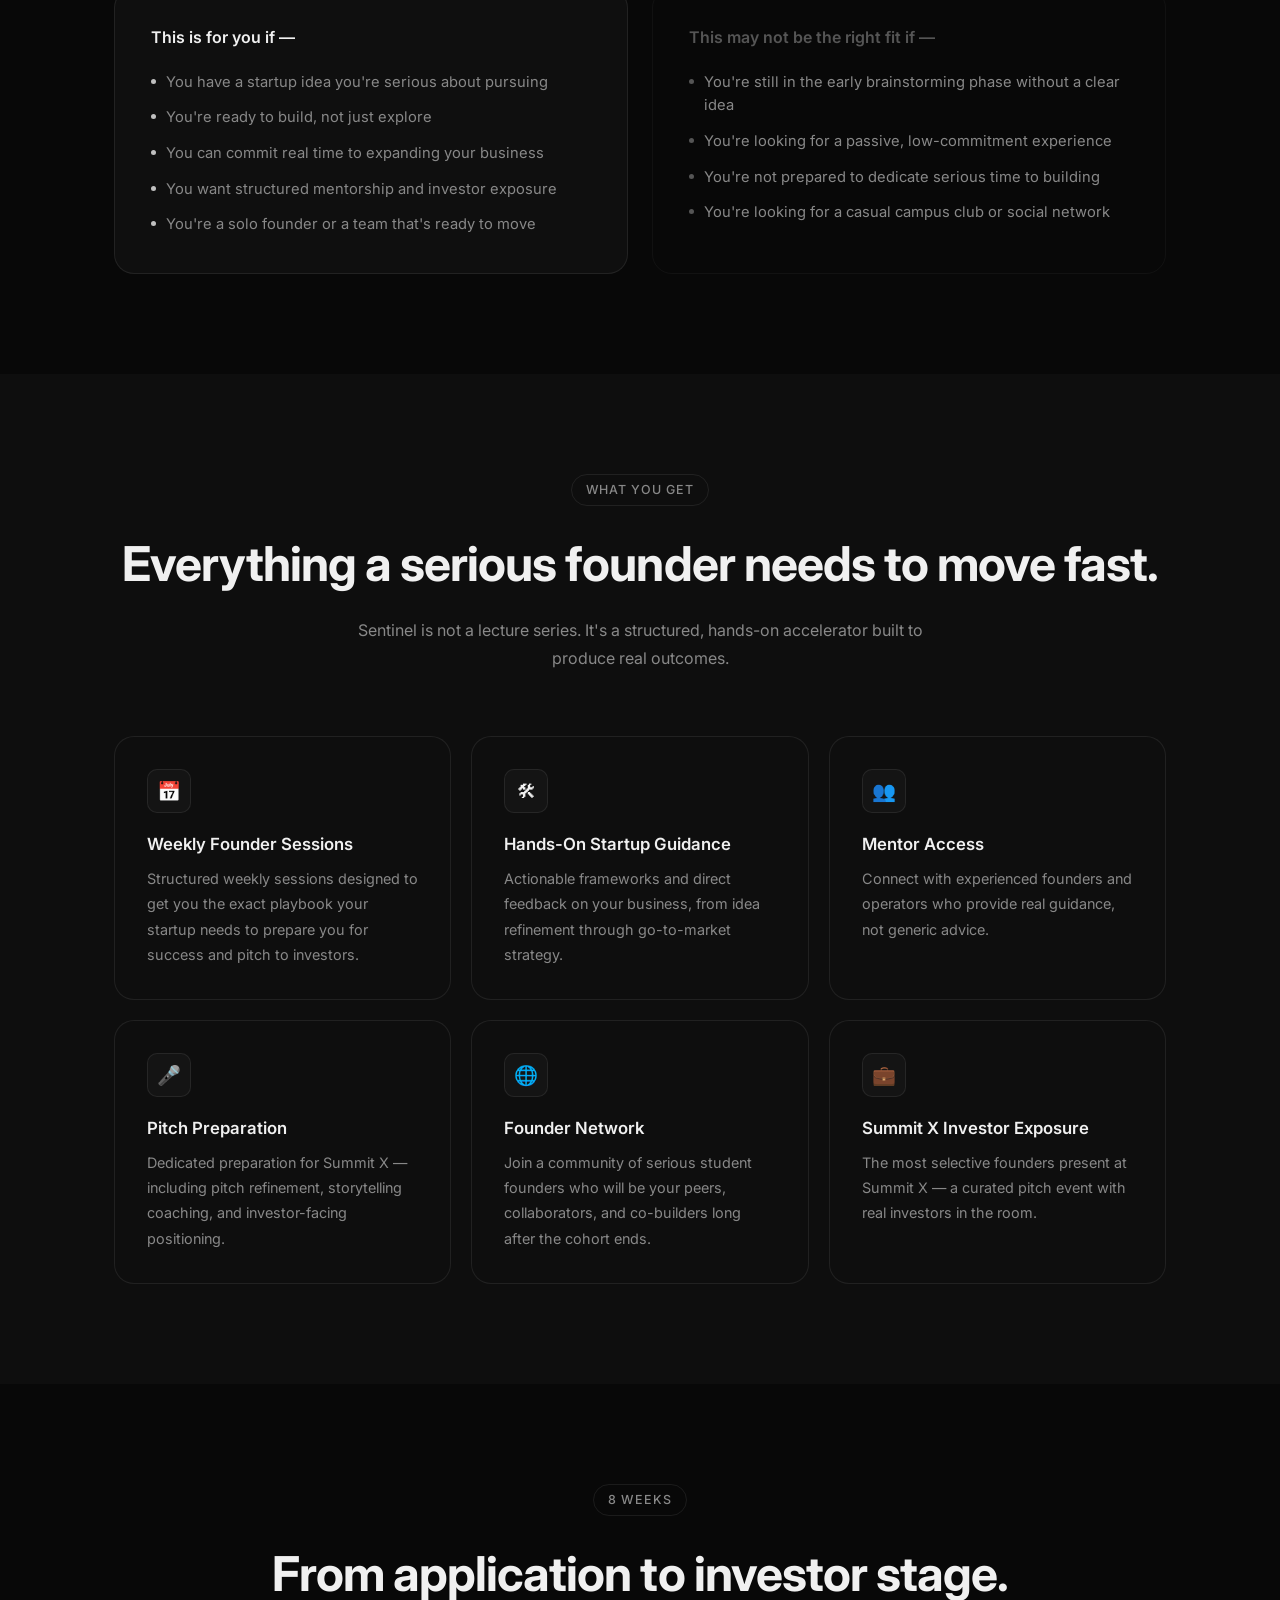
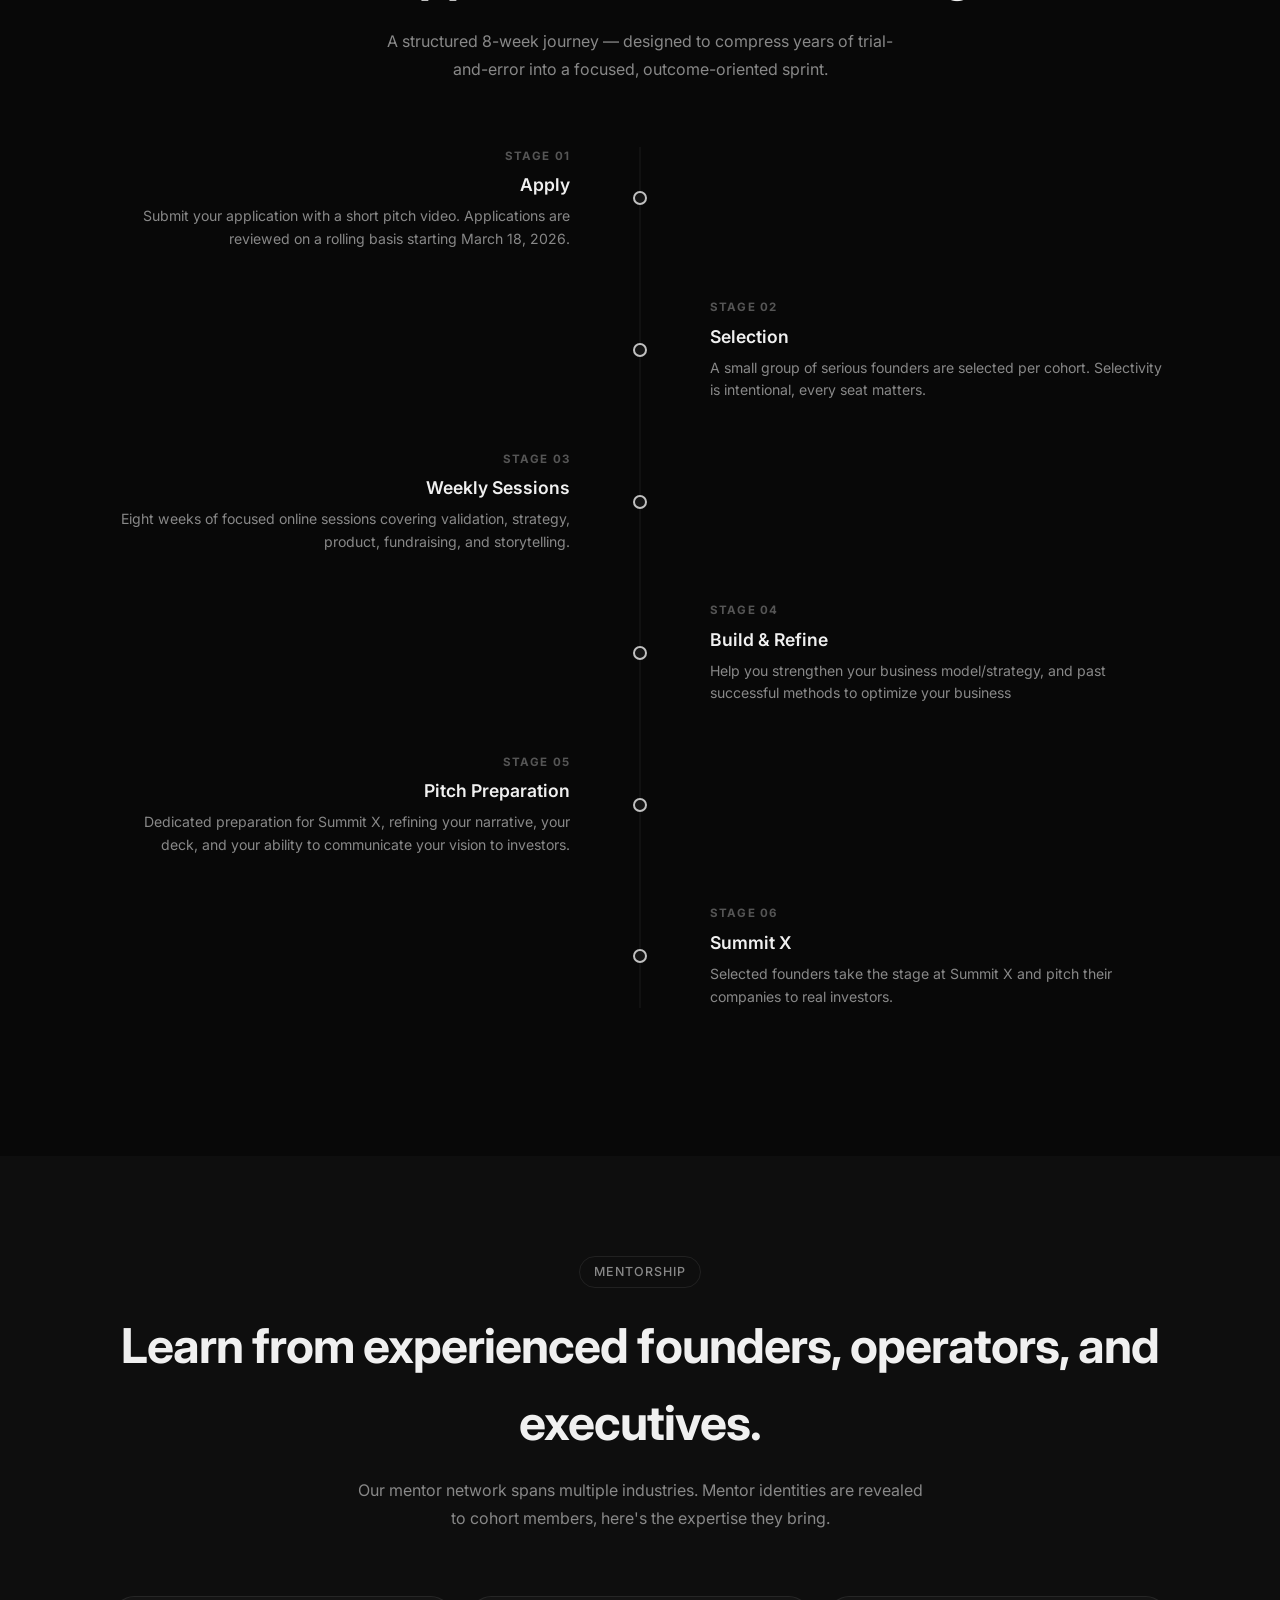
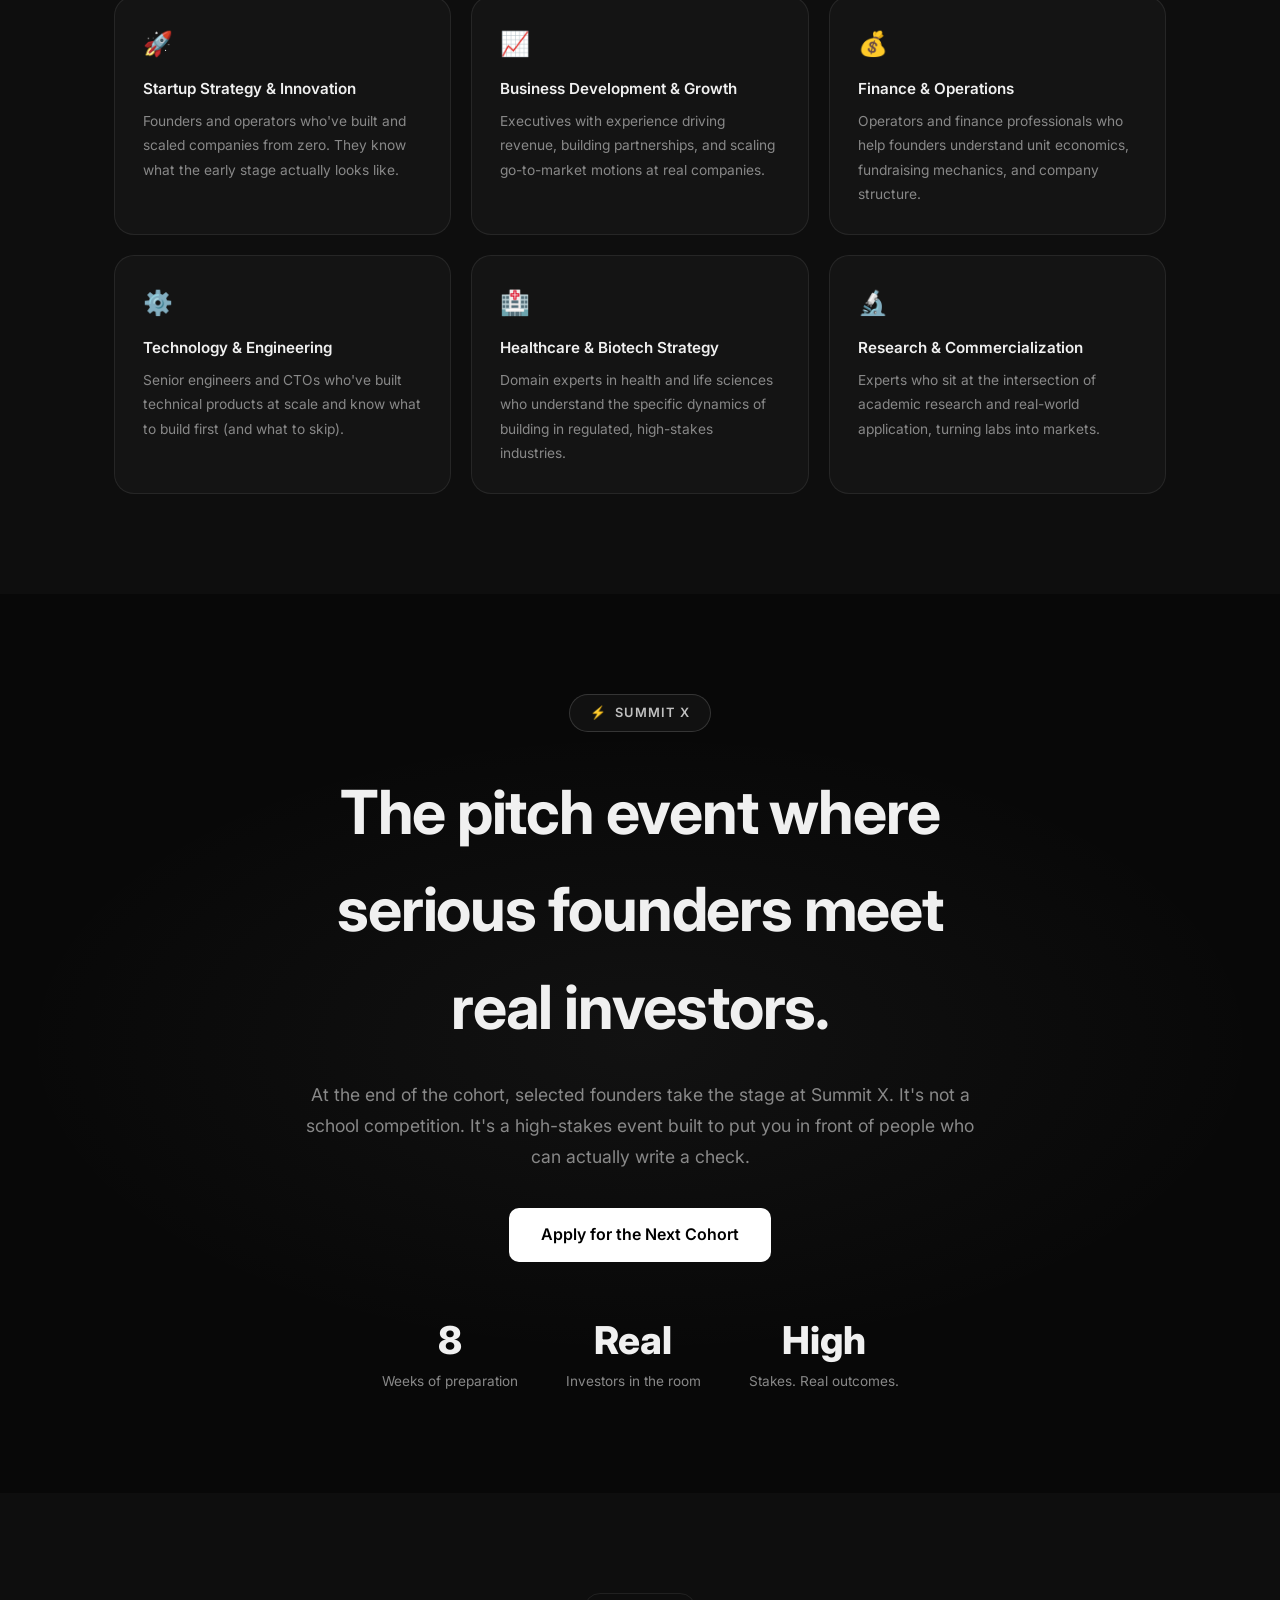
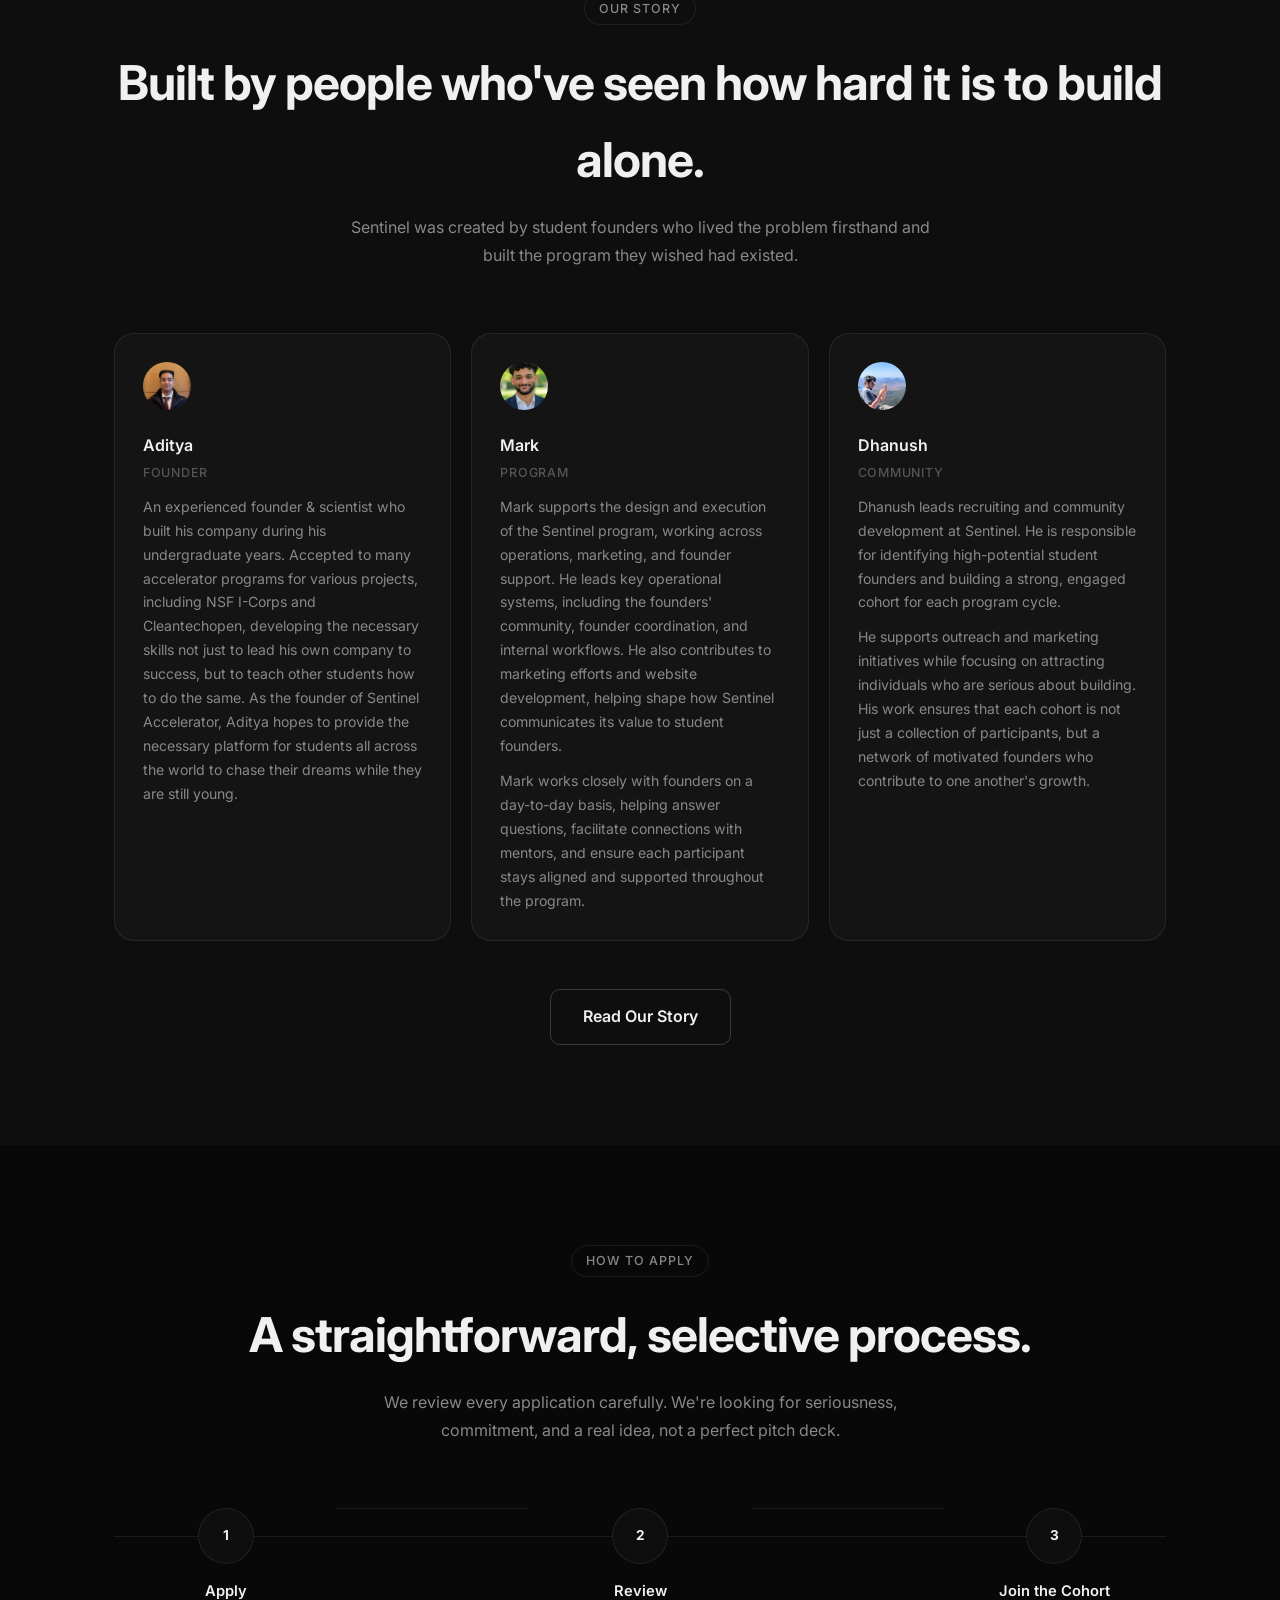
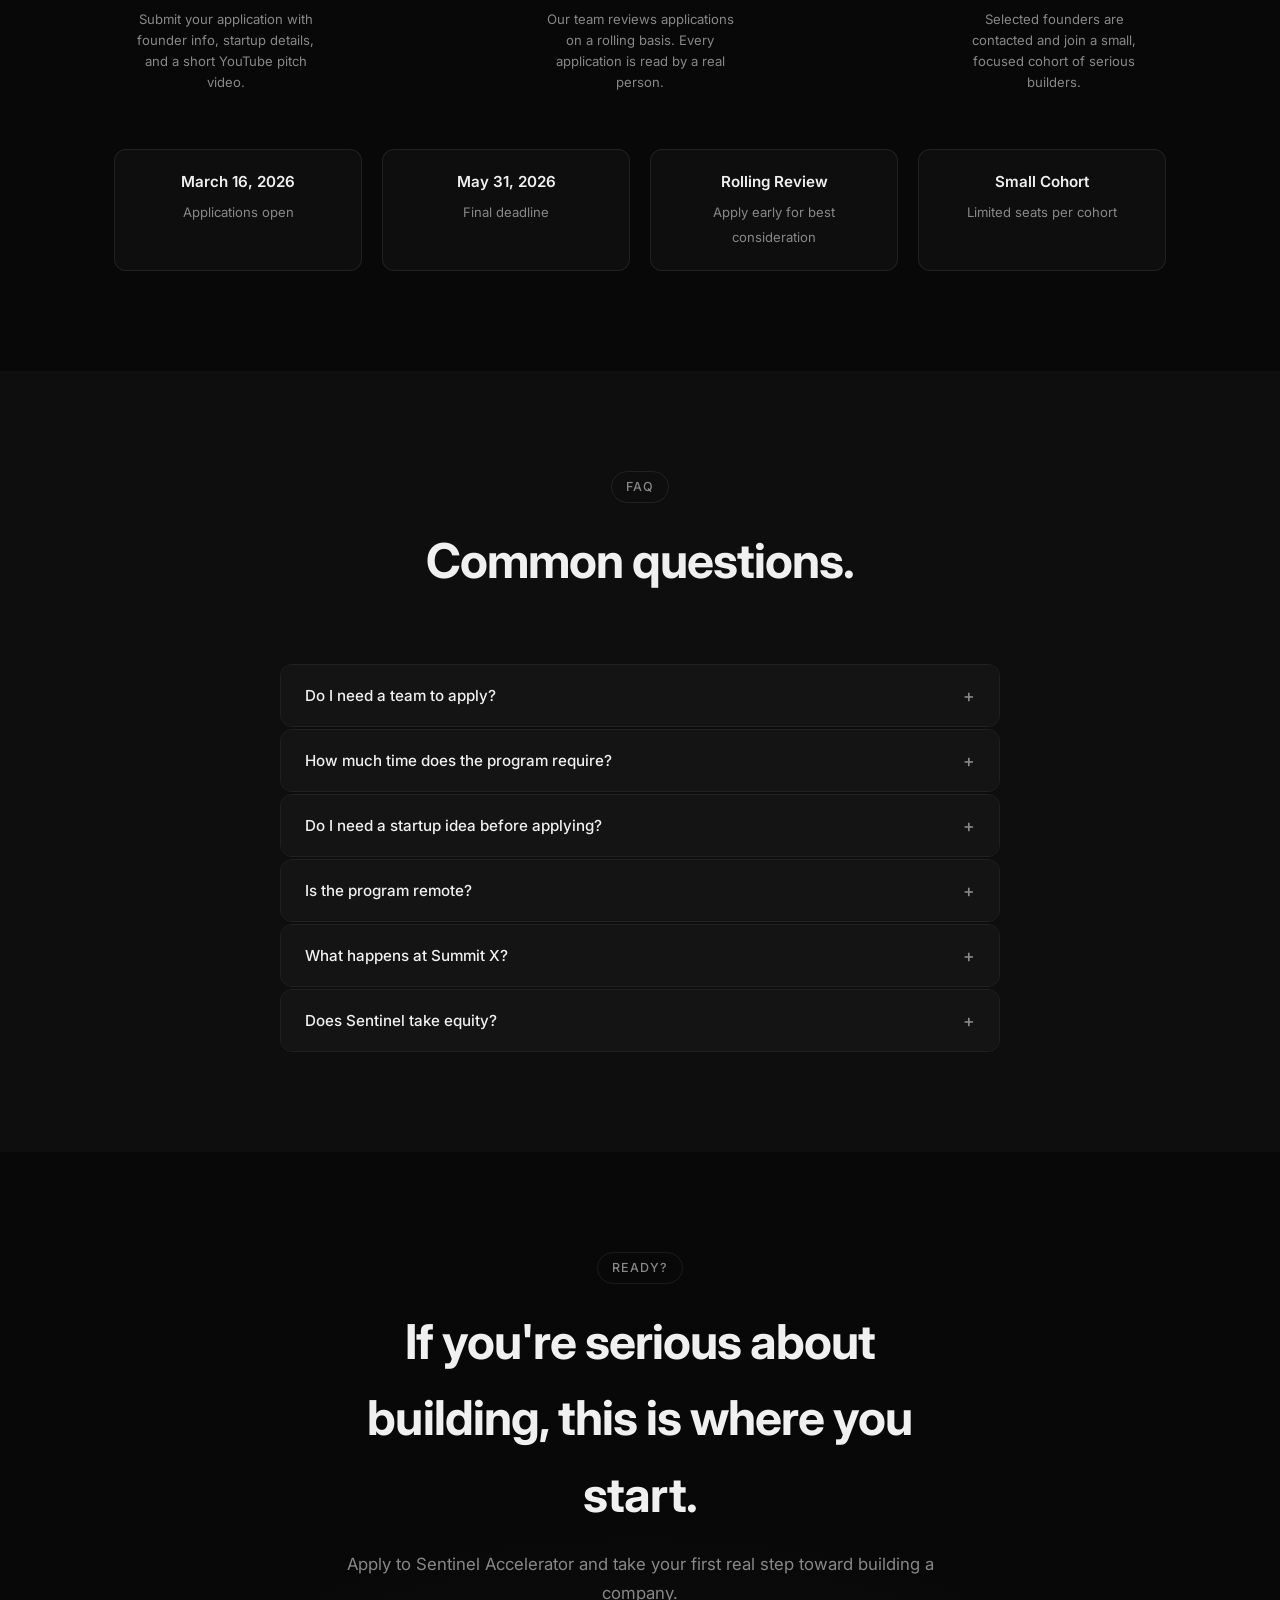
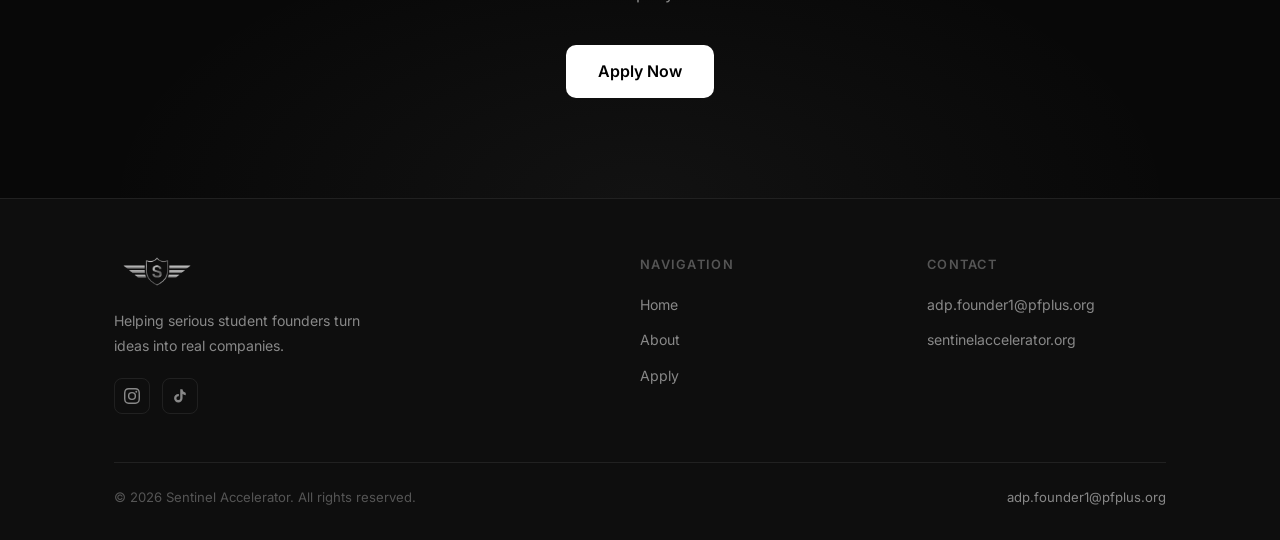
==== commit 68bfc886: "fixing our bio's" ====
--- a/index.html
+++ b/index.html
@@ -427,27 +427,35 @@
       </div>
       <div class="story-cards">
         <div class="story-card reveal reveal-delay-1">
-          <div class="story-initial">A</div>
+          <img src="aditya.jpg" style="width:48px;height:48px;border-radius:50%;object-fit:cover;margin-bottom:16px;" alt="Aditya" />
           <div class="story-name">Aditya</div>
           <div class="story-role">Founder</div>
-          <p class="story-text">Founded Sentinel after experiencing firsthand how difficult it was to build a startup in
-            college without the right support. After spending years building access to mentors and investors through
-            sheer perseverance, he created the program he wished had existed on day one.</p>
+          <p class="story-text">An experienced founder & scientist who built his company during his undergraduate years. Accepted to many 
+            accelerator programs for various projects, including NSF I-Corps and Cleantechopen, developing the necessary skills not just
+            to lead his own company to success, but to teach other students how to do the same. As the founder of Sentinel Accelerator, 
+            Aditya hopes to provide the necessary platform for students all across the world to chase their dreams while they are still 
+            young.</p>
         </div>
         <div class="story-card reveal reveal-delay-2">
-          <div class="story-initial">M</div>
+          <img src="mark.jpg" style="width:48px;height:48px;border-radius:50%;object-fit:cover;margin-bottom:16px;" alt="Mark" />
           <div class="story-name">Mark</div>
           <div class="story-role">Program</div>
-          <p class="story-text">Helps build the Sentinel program from the ground up and works closely with the founders
-            throughout the cohort experience, making sure every participant gets the real, focused support they came
-            for.</p>
+          <p class="story-text">Mark supports the design and execution of the Sentinel program, working across operations, marketing, and founder 
+            support. He leads key operational systems, including the founders' community, founder coordination, and internal 
+            workflows. He also contributes to marketing efforts and website development, helping shape how Sentinel communicates its value to 
+            student founders.</p>
+          <p class="story-text" style="margin-top: 11px;">Mark works closely with founders on a day-to-day basis, helping answer questions, facilitate connections 
+            with mentors, and ensure each participant stays aligned and supported throughout the program.</p>
         </div>
         <div class="story-card reveal reveal-delay-3">
-          <div class="story-initial">D</div>
-          <div class="story-name">Danush</div>
+          <img src="danush.jpg" style="width:48px;height:48px;border-radius:50%;object-fit:cover;margin-bottom:16px;" alt="Dhanush" />
+          <div class="story-name">Dhanush</div>
           <div class="story-role">Community</div>
-          <p class="story-text">Leads recruiting and helps grow the Sentinel founder community, identifying serious
-            builders and bringing together the kind of cohort that makes everyone around them better.</p>
+          <p class="story-text">Dhanush leads recruiting and community development at Sentinel. He is responsible for identifying high-potential 
+            student founders and building a strong, engaged cohort for each program cycle.</p>
+          <p class="story-text" style="margin-top: 11px;">He supports outreach and marketing initiatives while focusing on attracting individuals who are serious 
+            about building. His work ensures that each cohort is not just a collection of participants, but a network of motivated founders who 
+            contribute to one another's growth.</p>
         </div>
       </div>
       <div class="story-cta reveal reveal-delay-4">
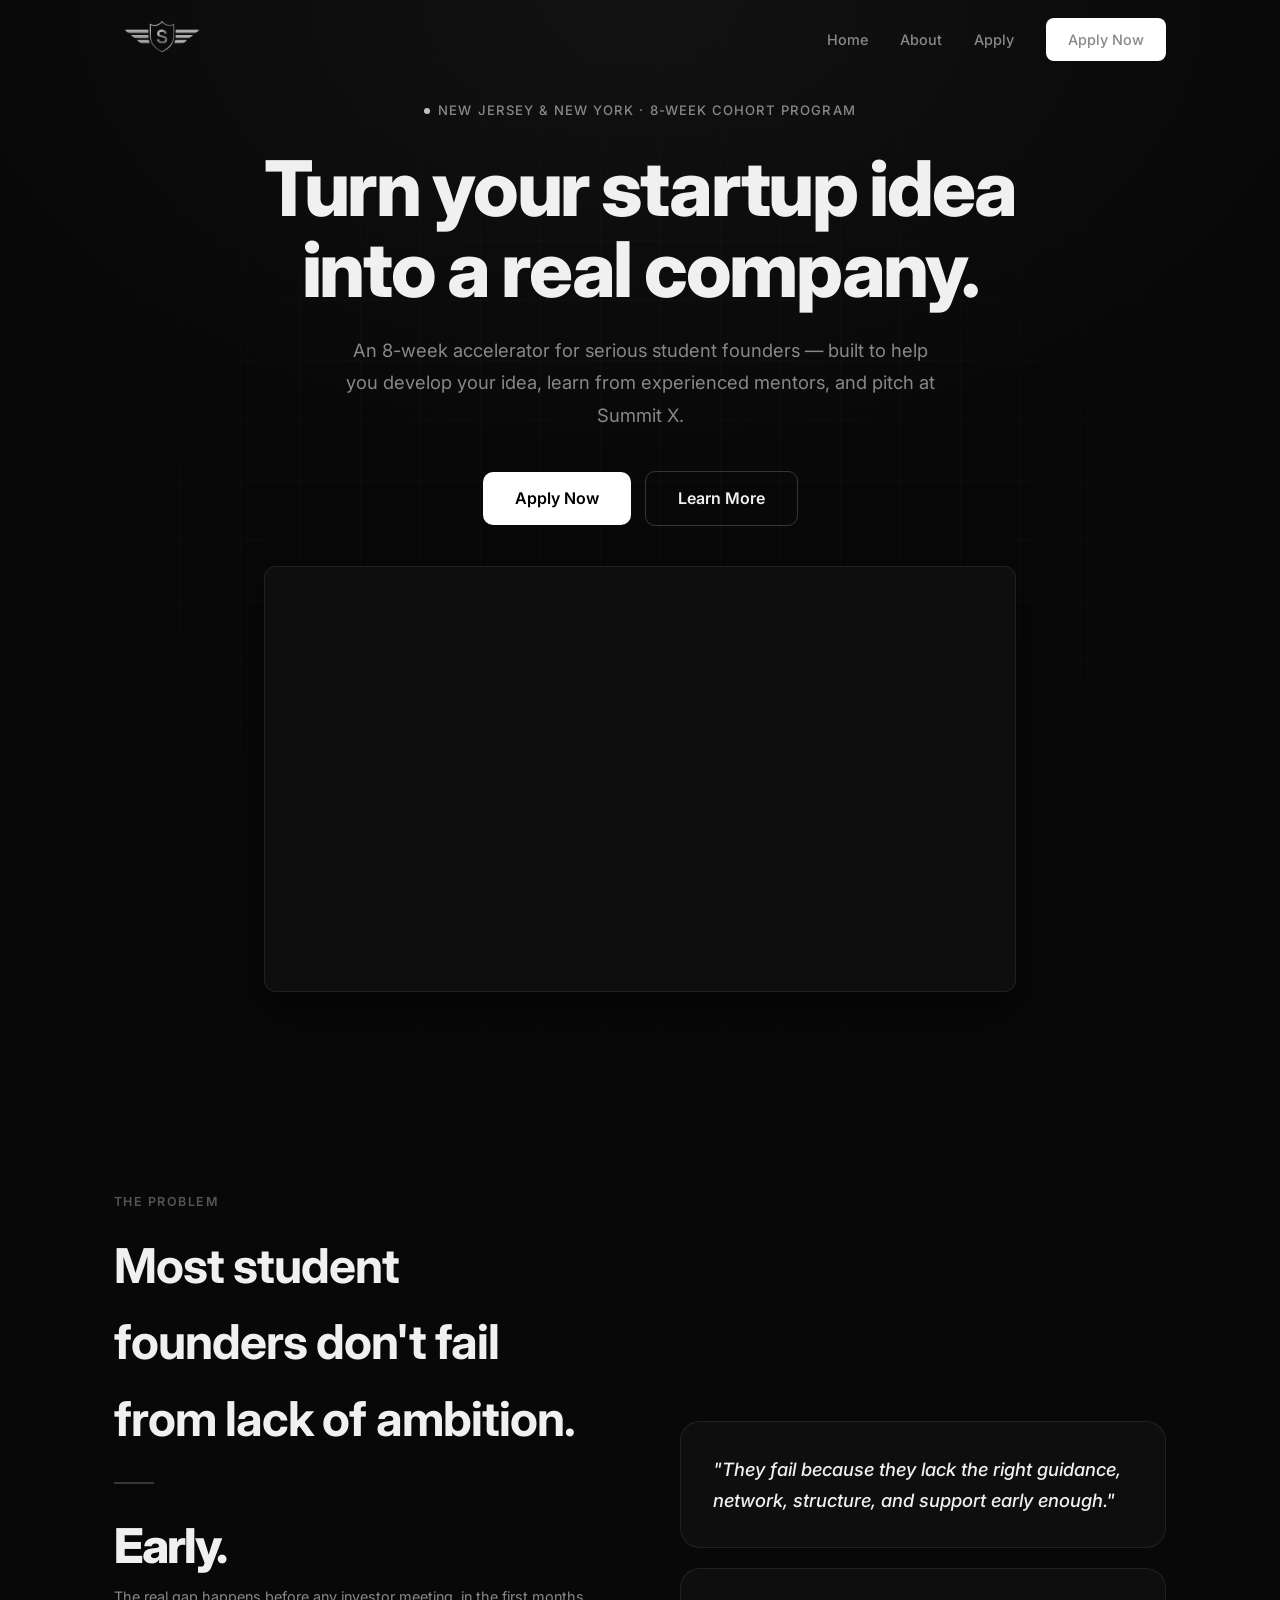
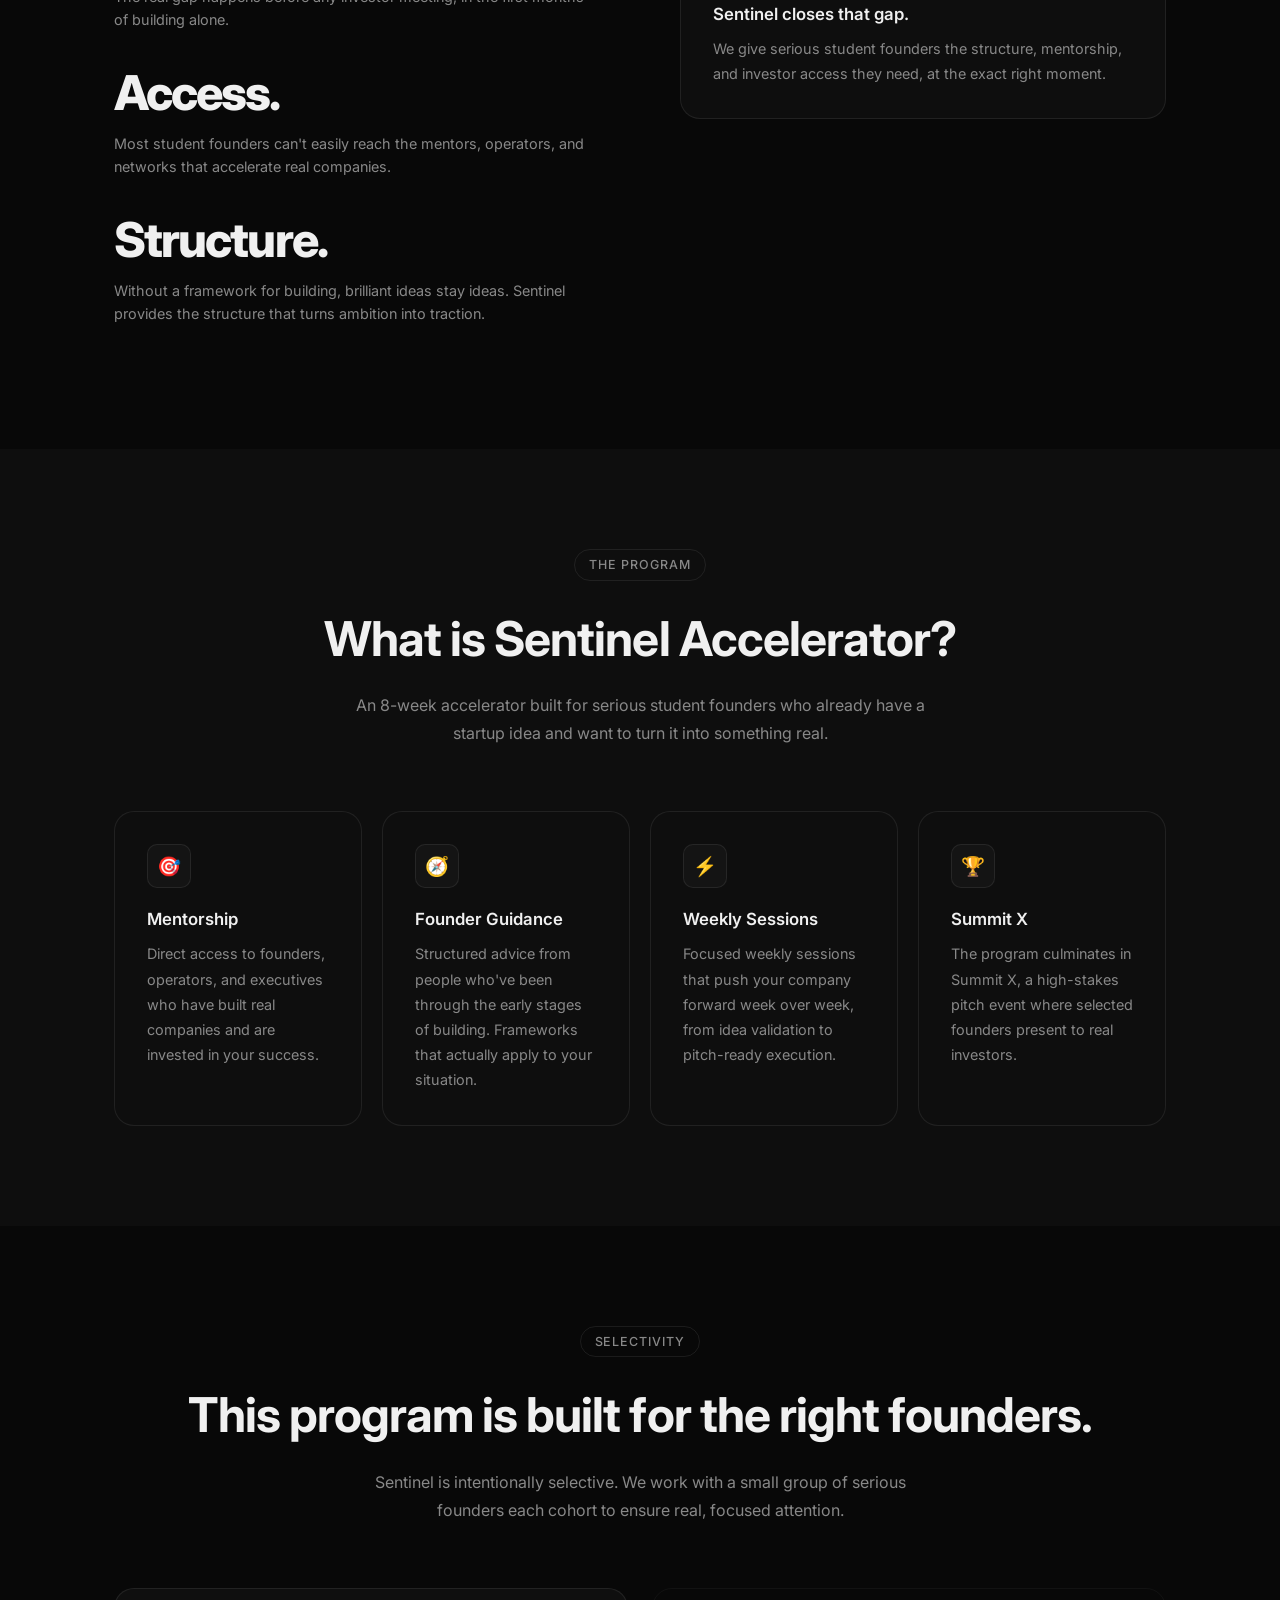
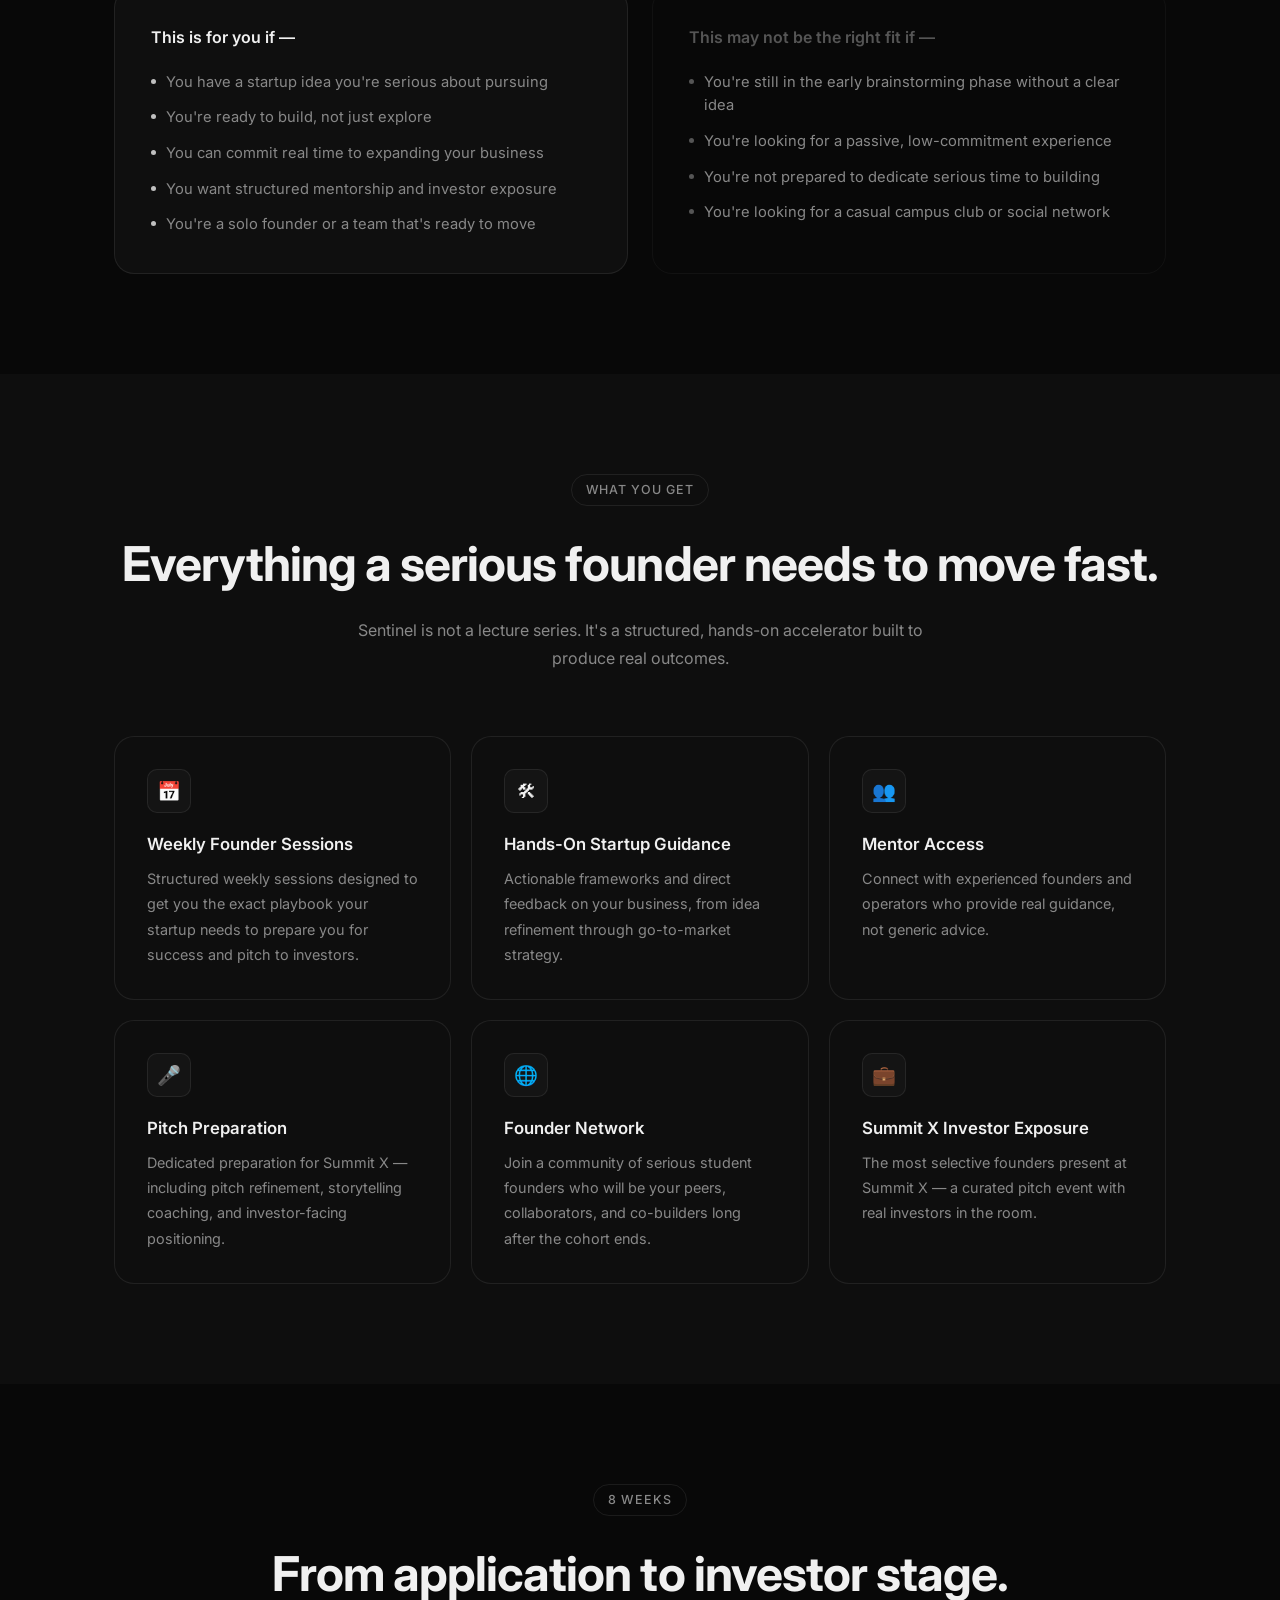
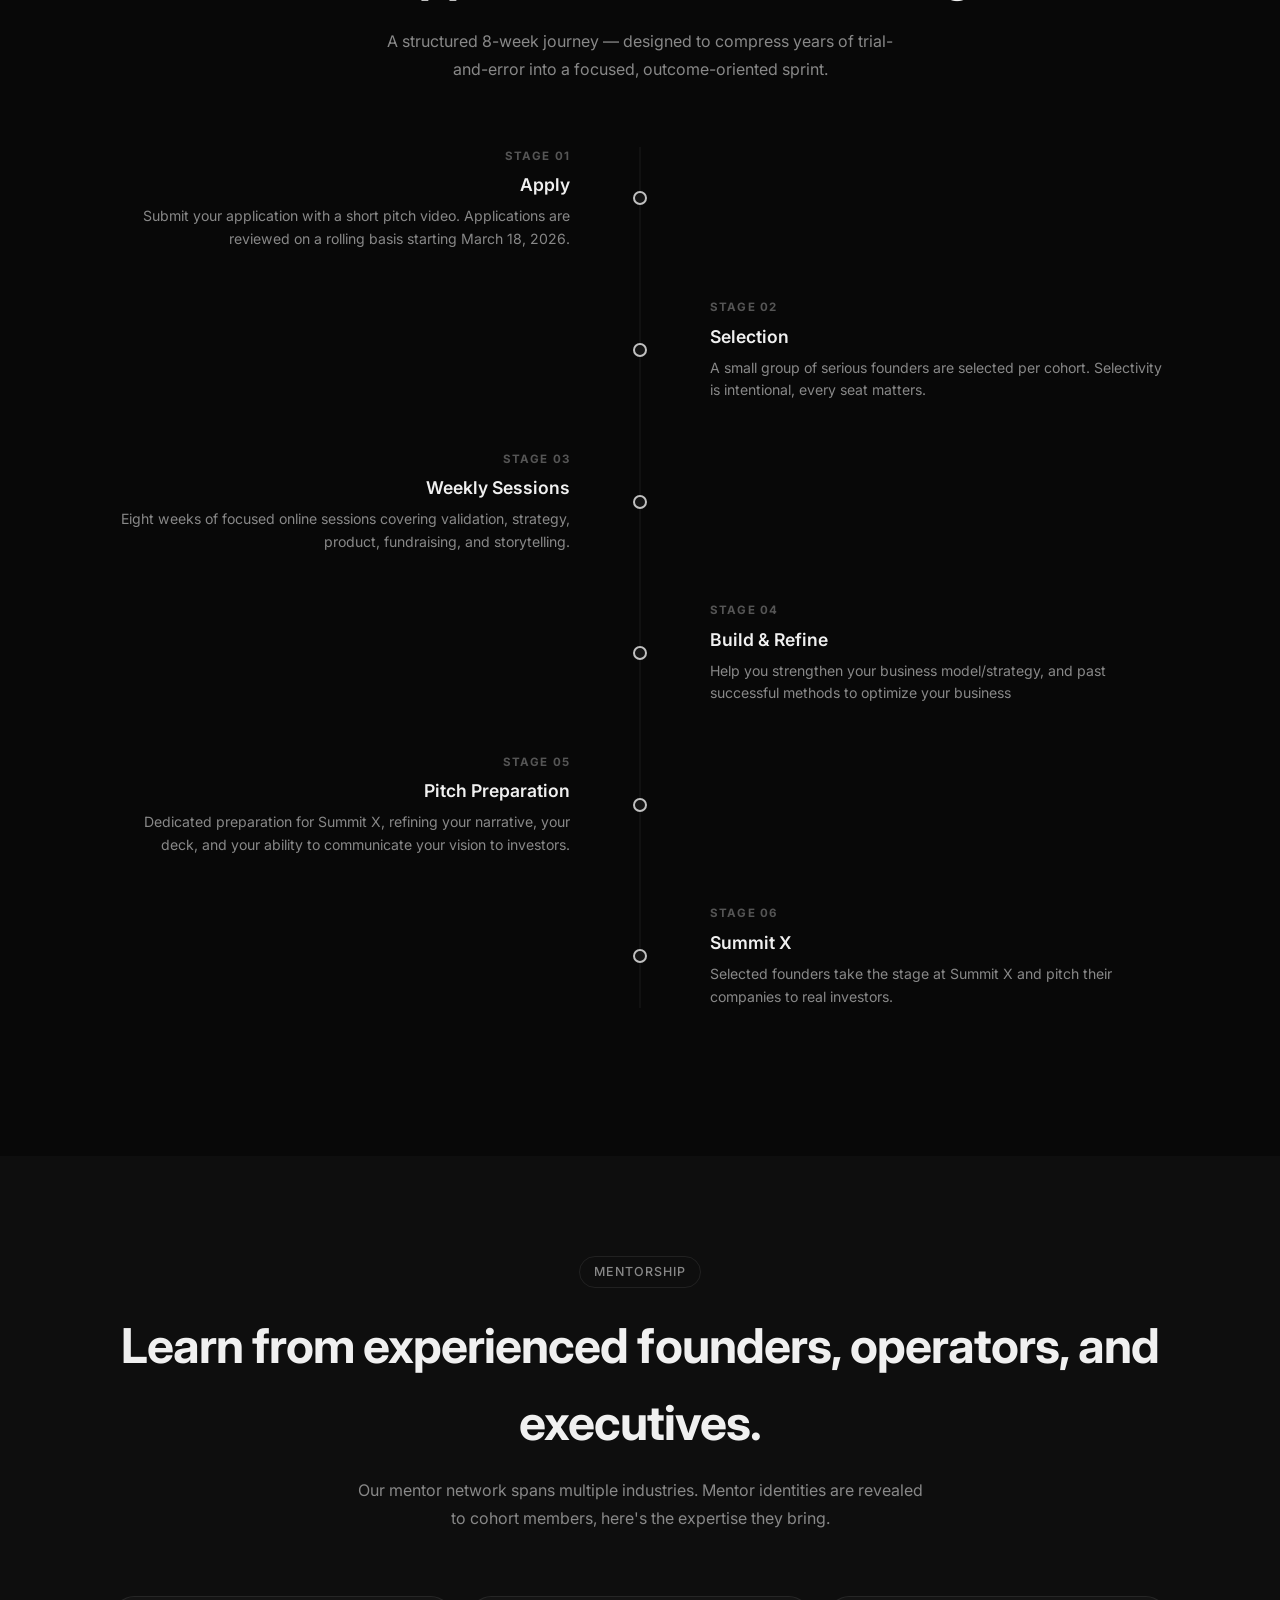
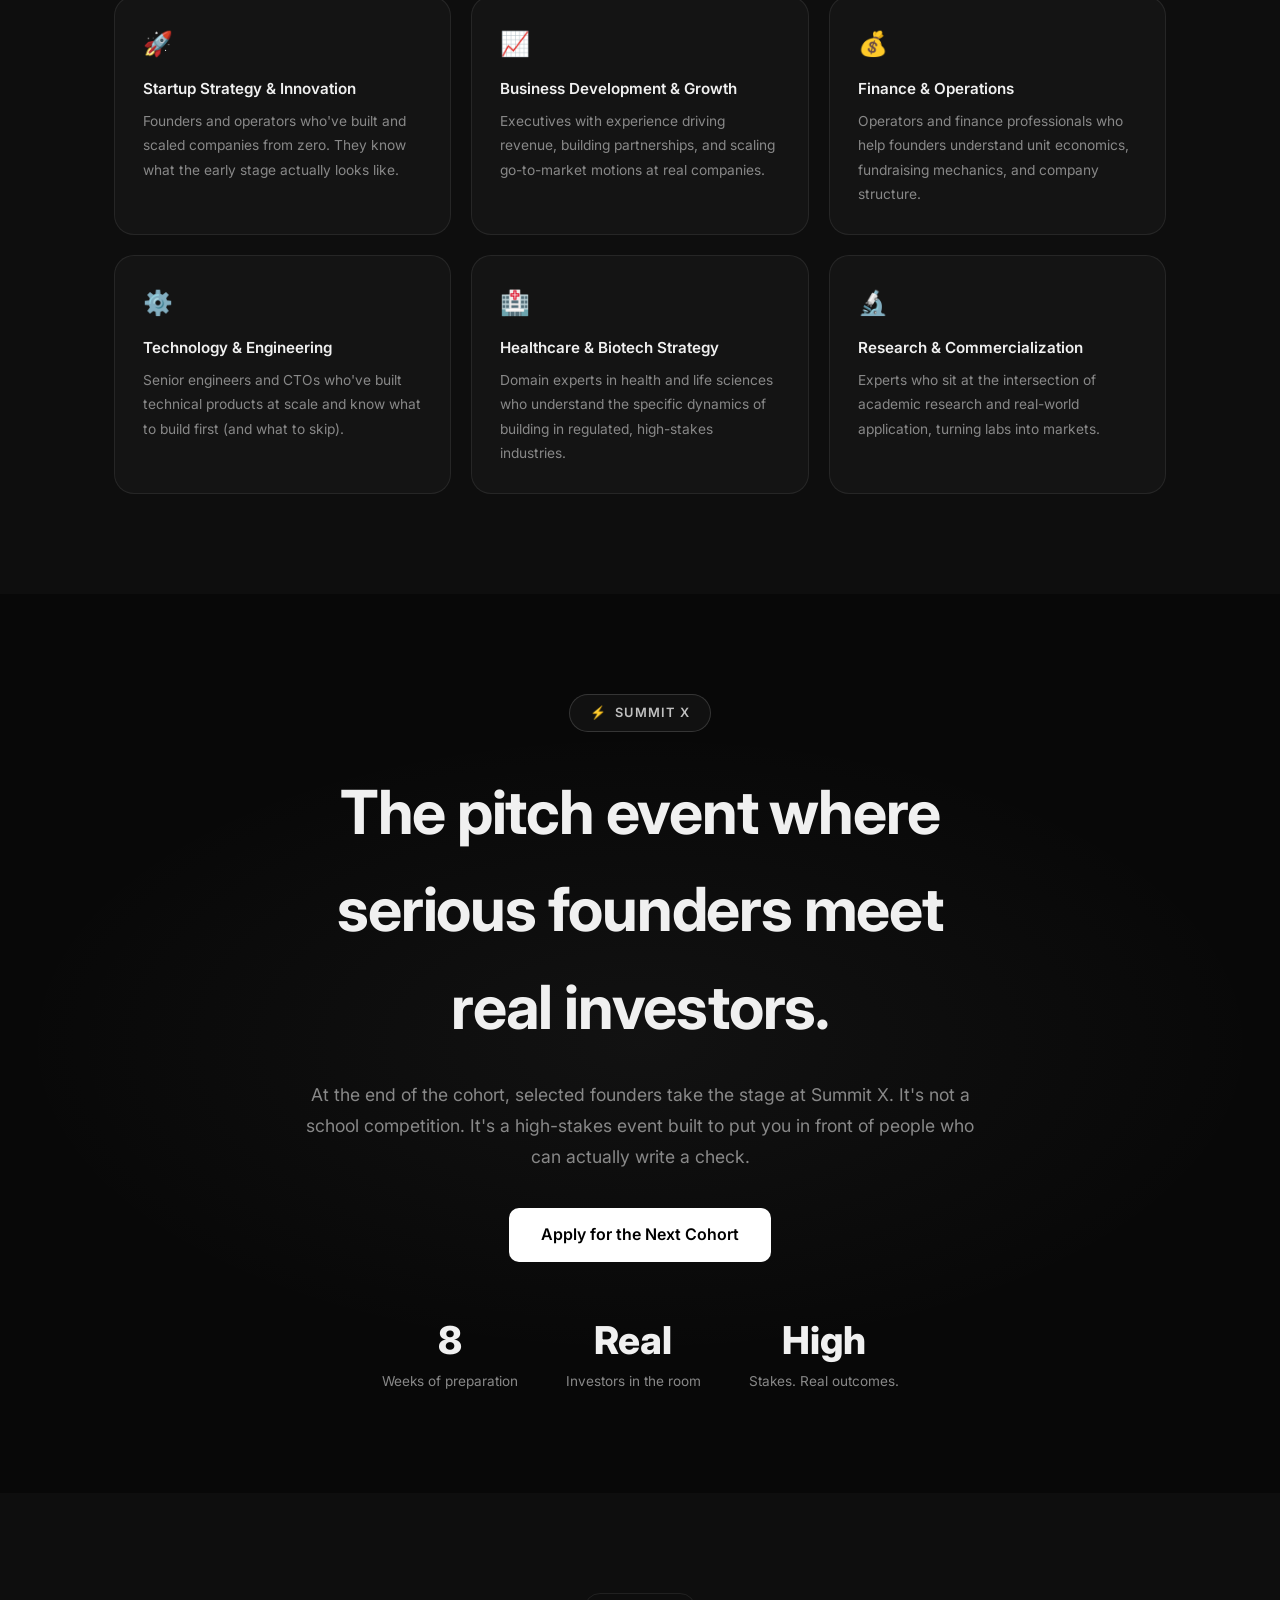
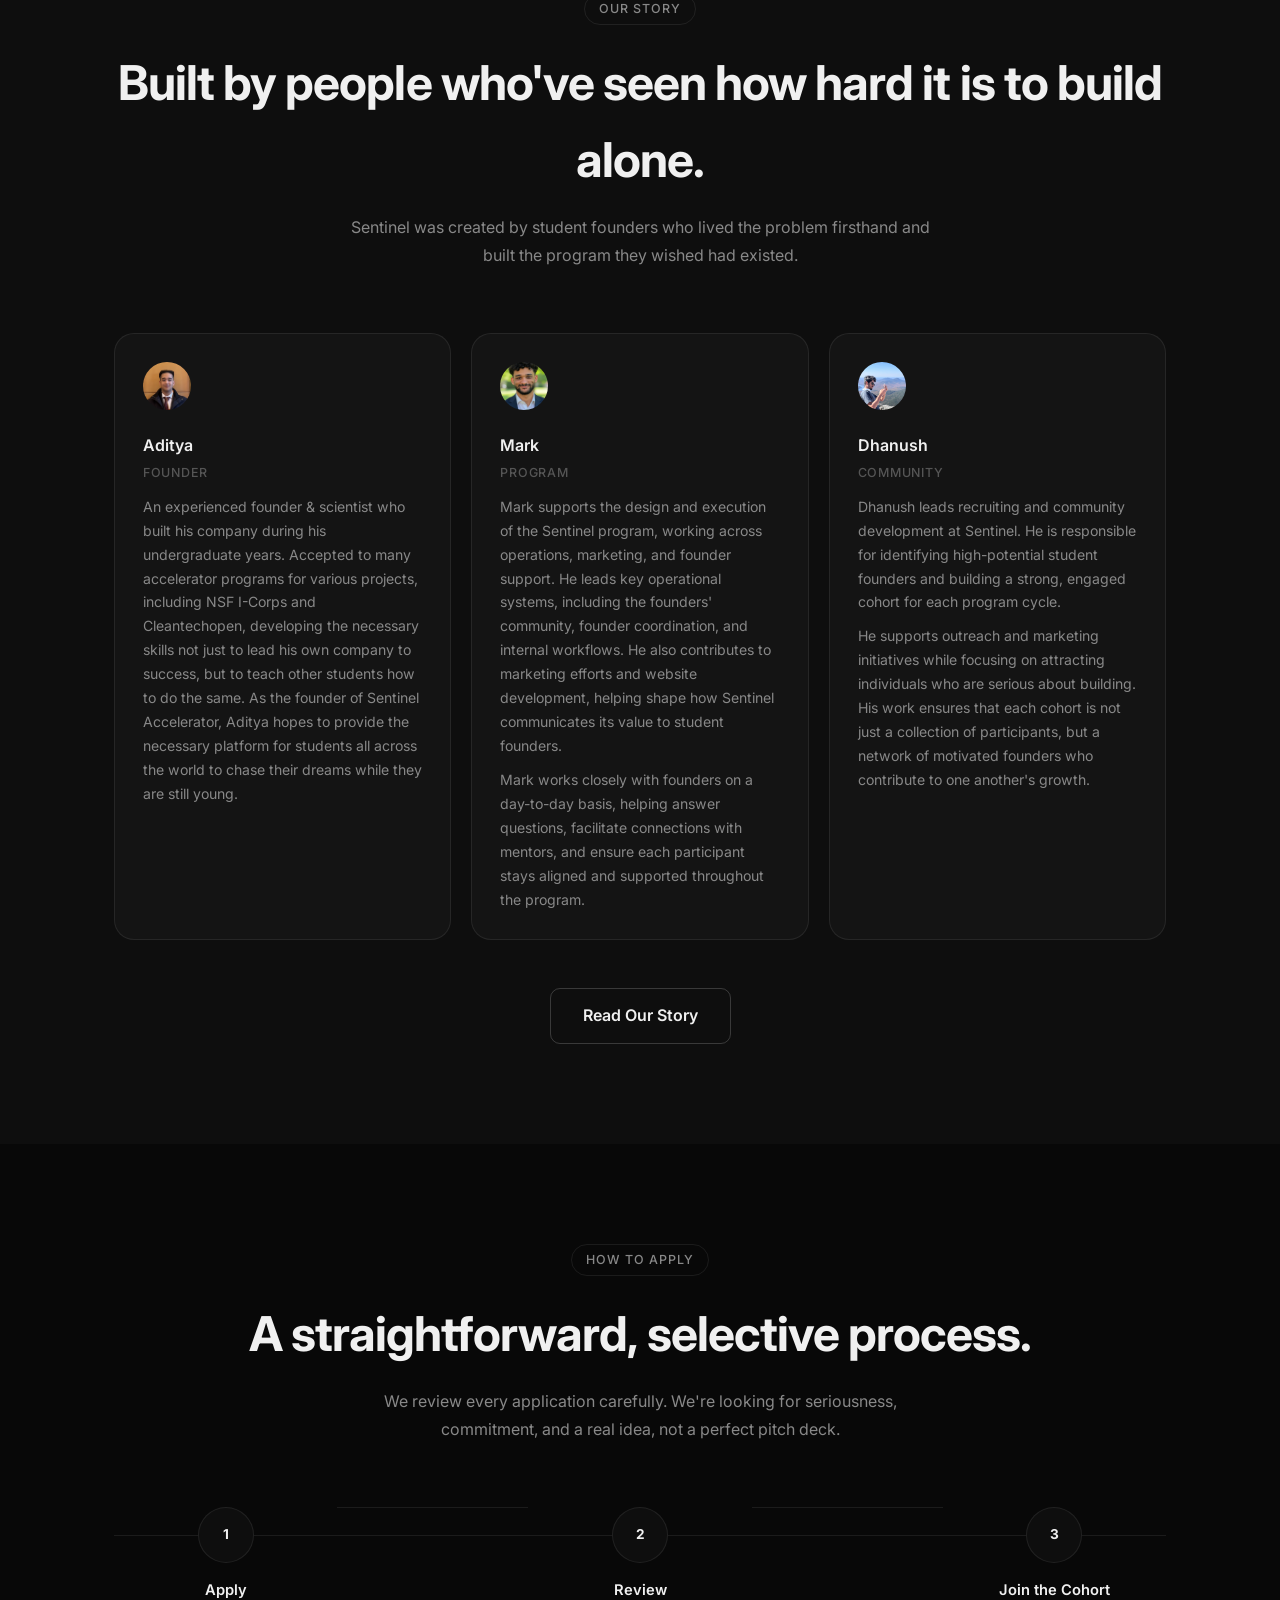
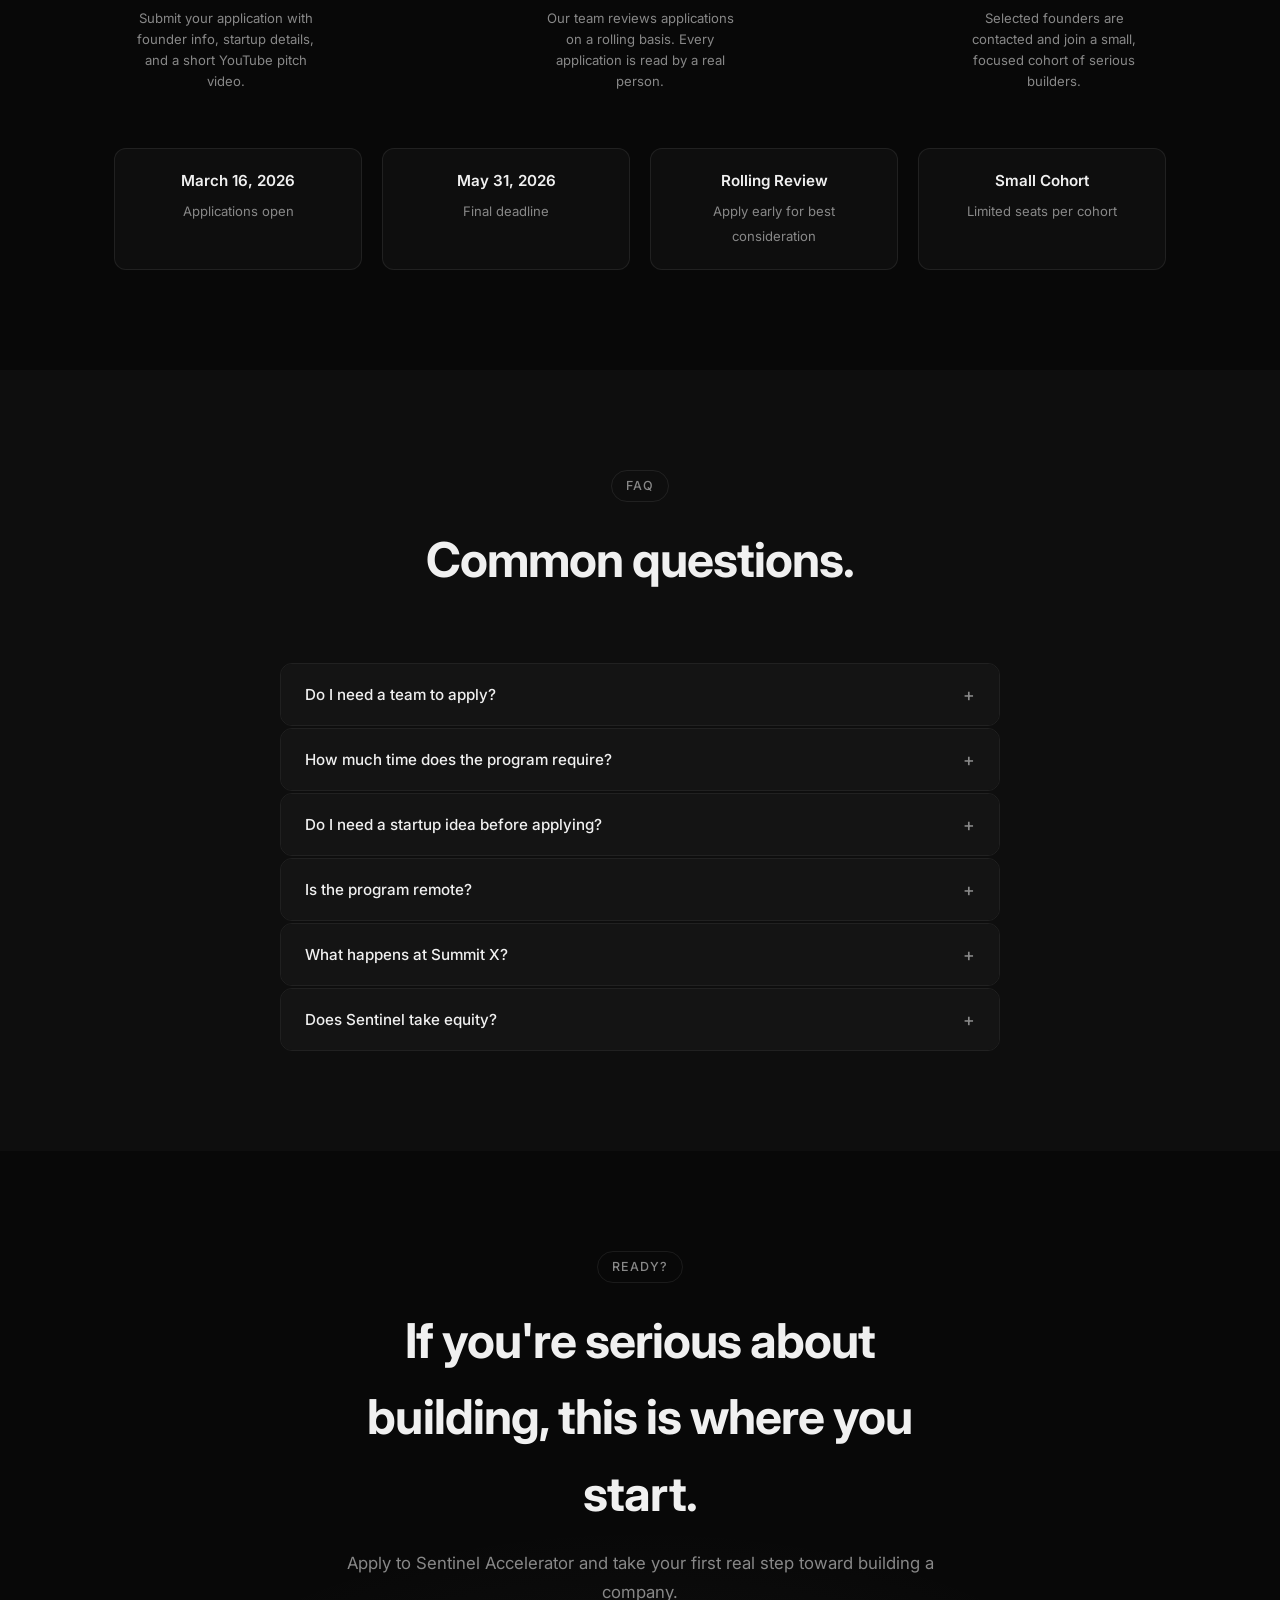
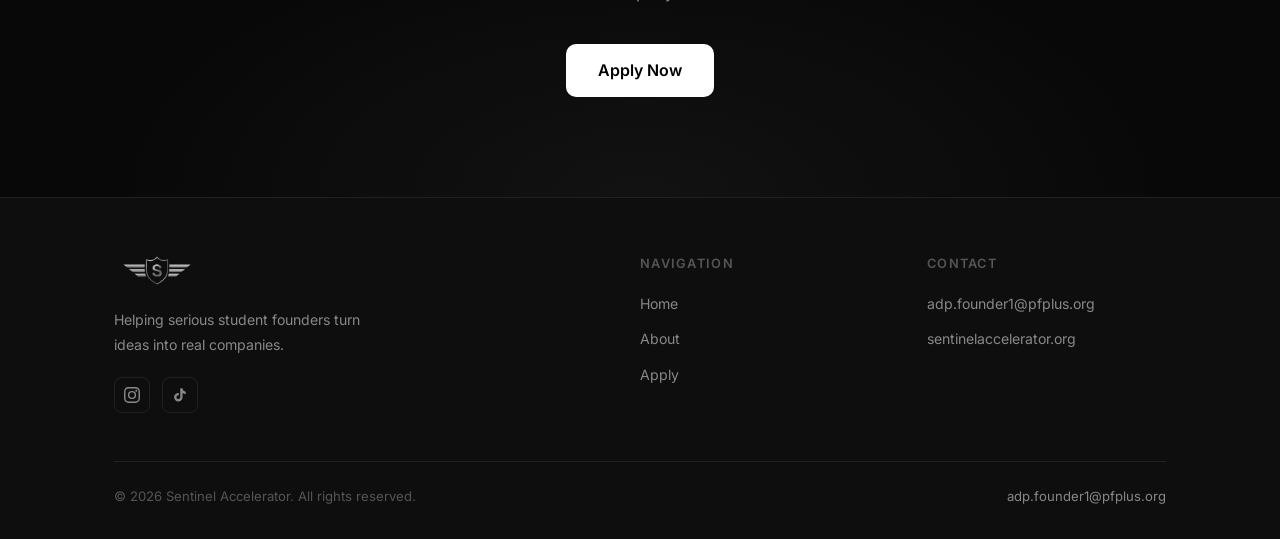
==== commit 08ad6c71: "fixing text size in bio" ====
--- a/index.html
+++ b/index.html
@@ -444,7 +444,7 @@
             support. He leads key operational systems, including the founders' community, founder coordination, and internal 
             workflows. He also contributes to marketing efforts and website development, helping shape how Sentinel communicates its value to 
             student founders.</p>
-          <p class="story-text" style="margin-top: 11px;">Mark works closely with founders on a day-to-day basis, helping answer questions, facilitate connections 
+          <p class="story-text" style="margin-top: 10px;">Mark works closely with founders on a day-to-day basis, helping answer questions, facilitate connections 
             with mentors, and ensure each participant stays aligned and supported throughout the program.</p>
         </div>
         <div class="story-card reveal reveal-delay-3">
@@ -453,7 +453,7 @@
           <div class="story-role">Community</div>
           <p class="story-text">Dhanush leads recruiting and community development at Sentinel. He is responsible for identifying high-potential 
             student founders and building a strong, engaged cohort for each program cycle.</p>
-          <p class="story-text" style="margin-top: 11px;">He supports outreach and marketing initiatives while focusing on attracting individuals who are serious 
+          <p class="story-text" style="margin-top: 10px;">He supports outreach and marketing initiatives while focusing on attracting individuals who are serious 
             about building. His work ensures that each cohort is not just a collection of participants, but a network of motivated founders who 
             contribute to one another's growth.</p>
         </div>
